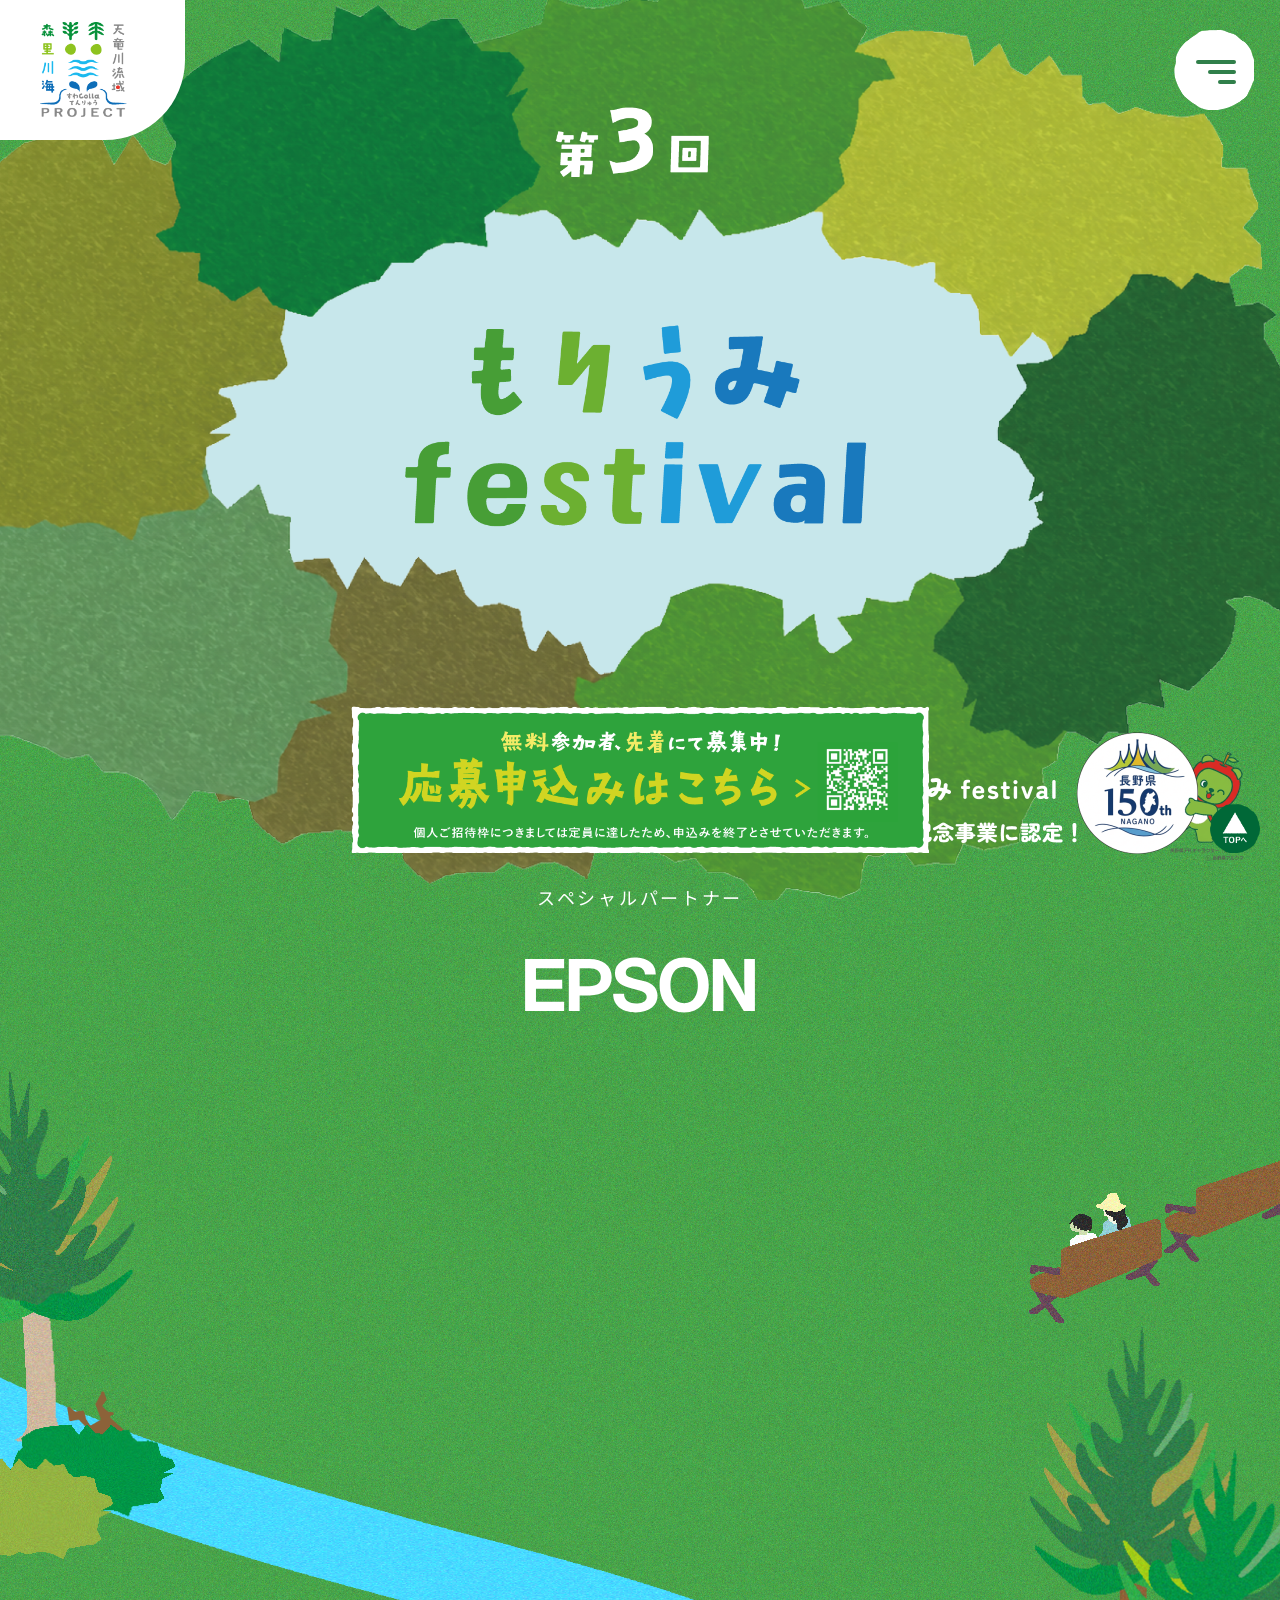
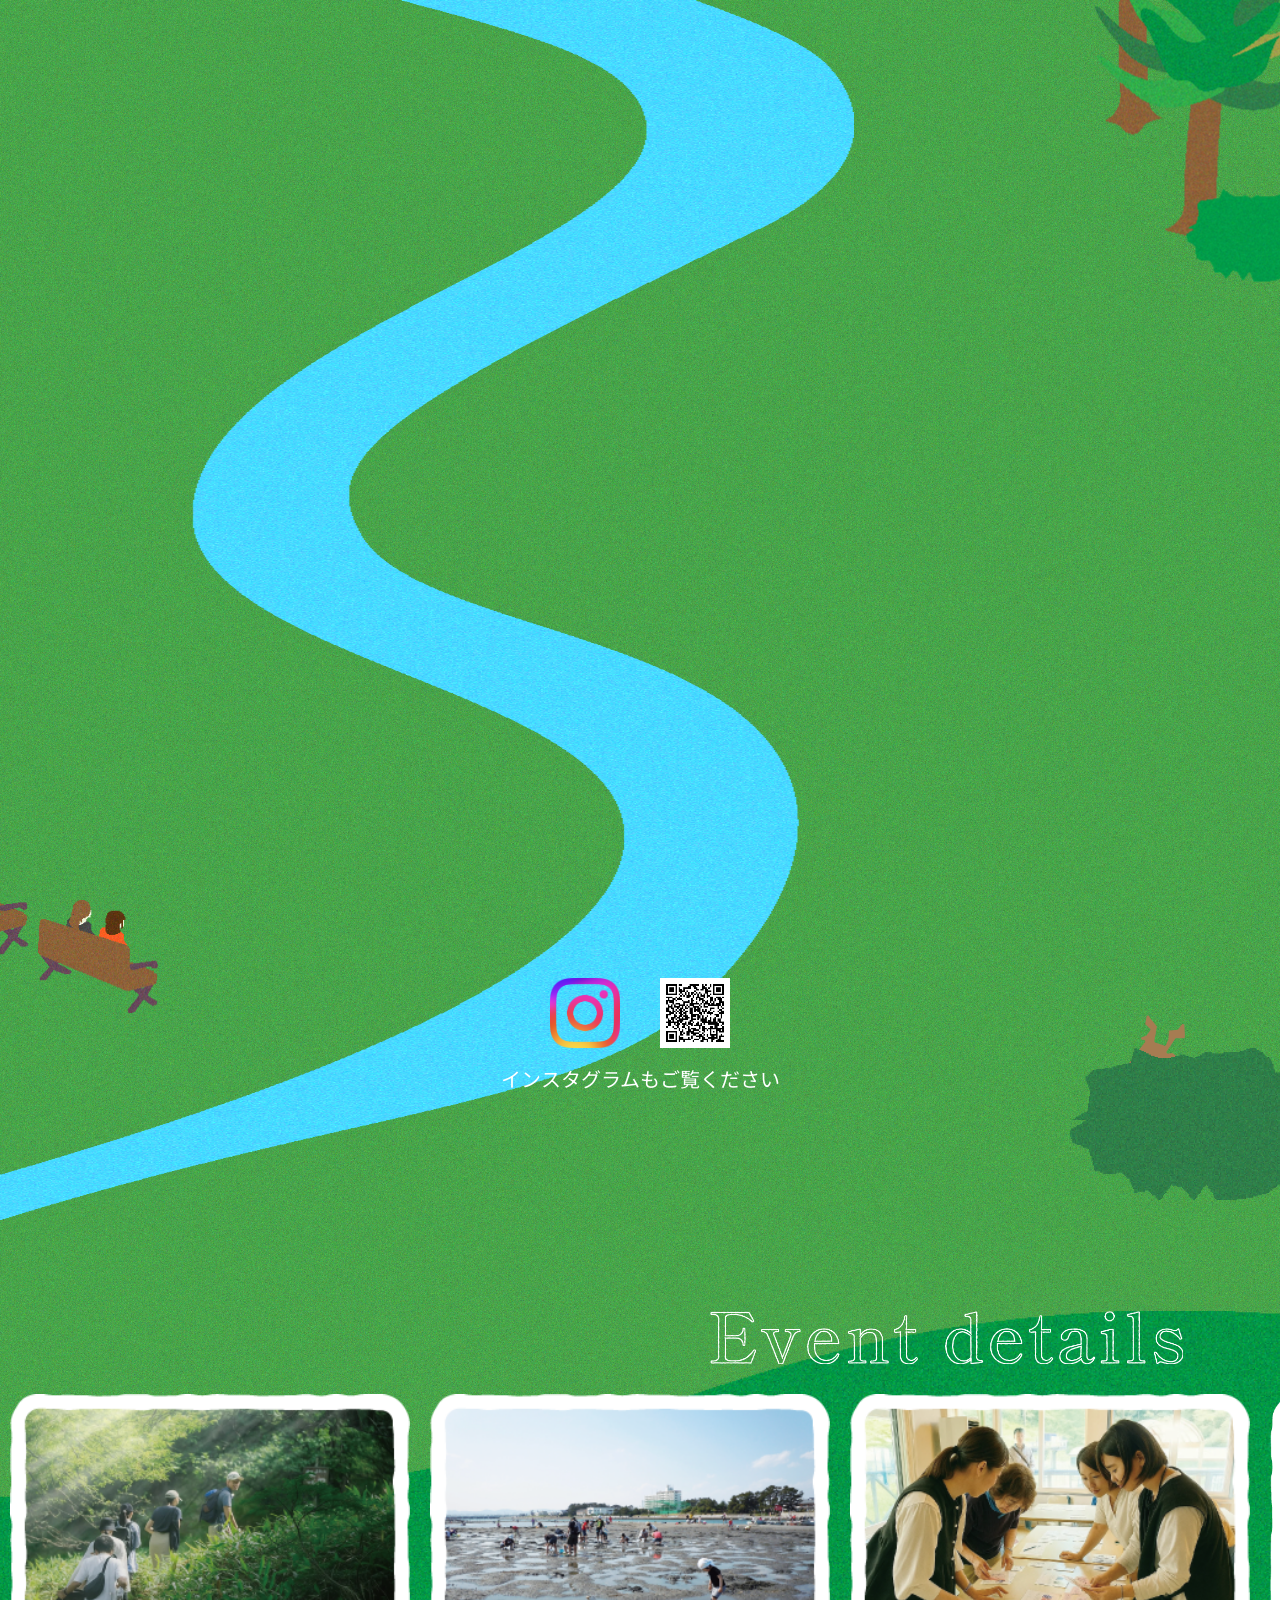
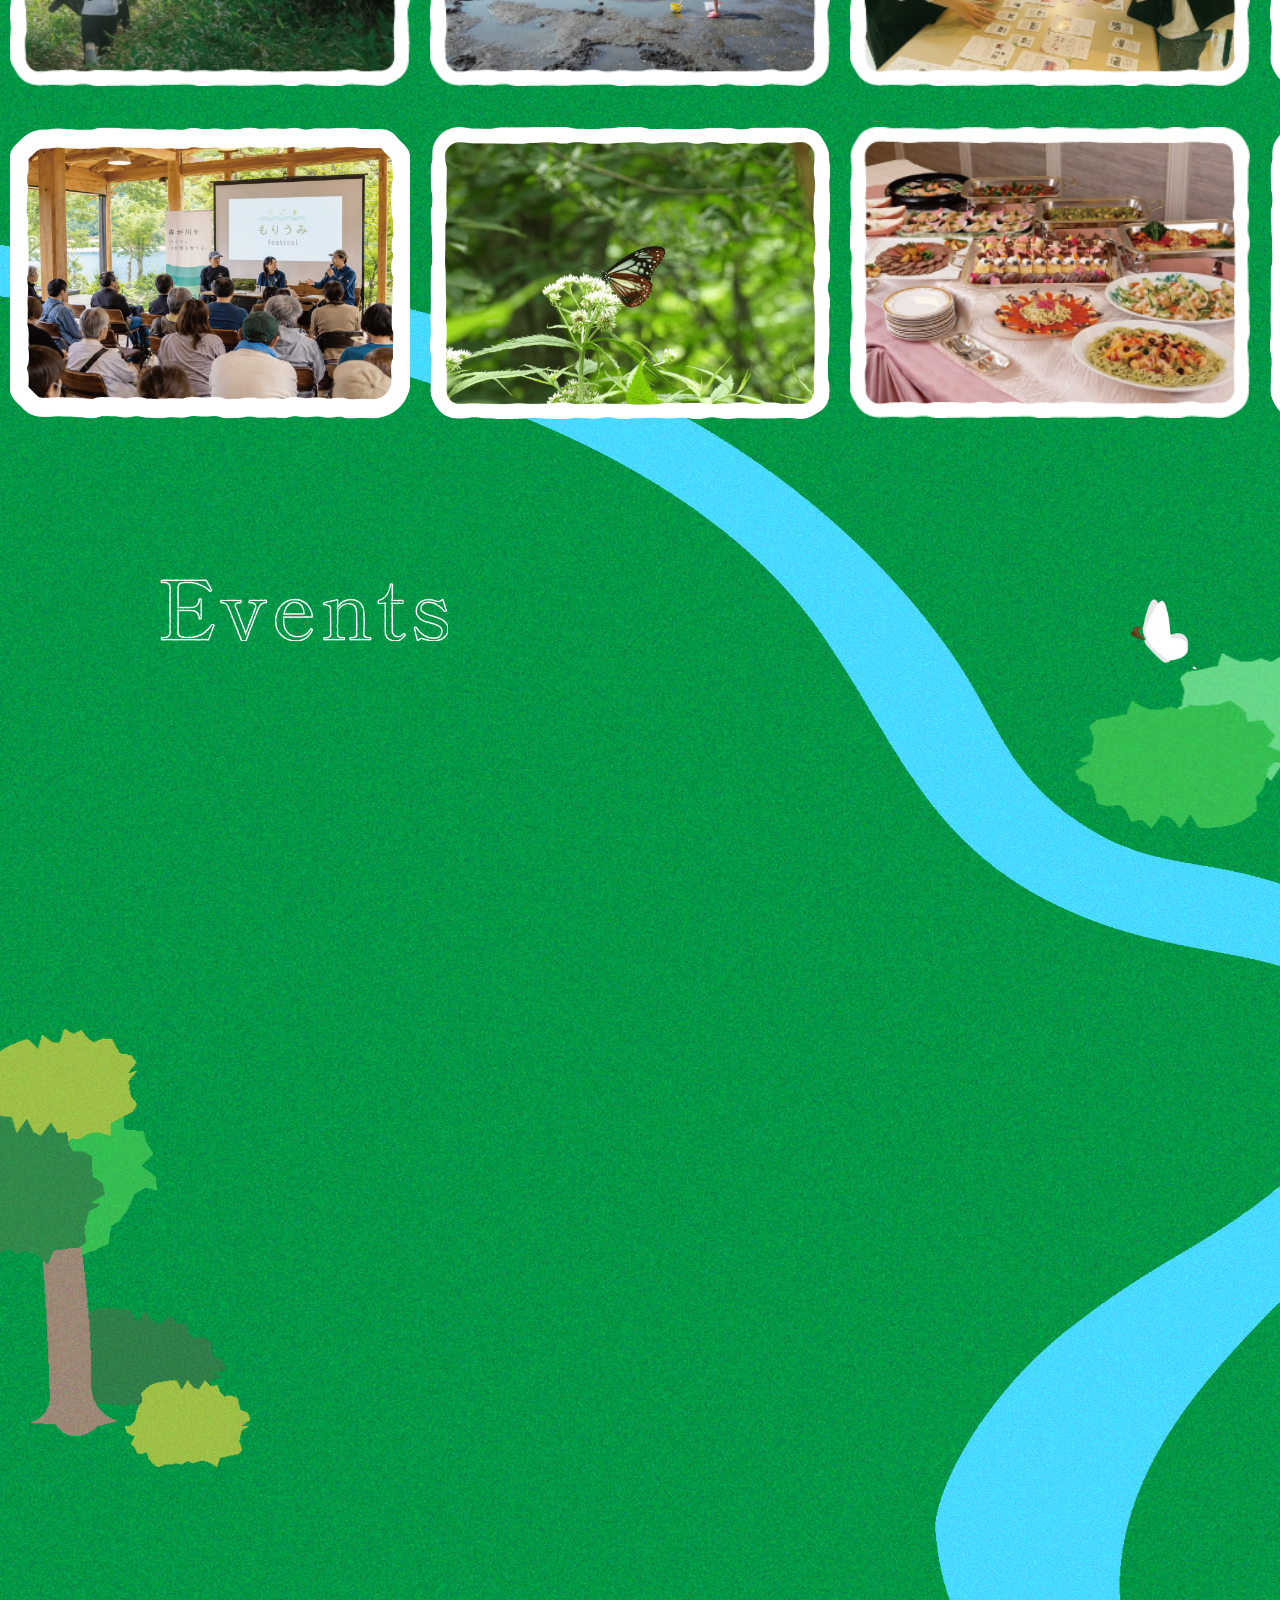
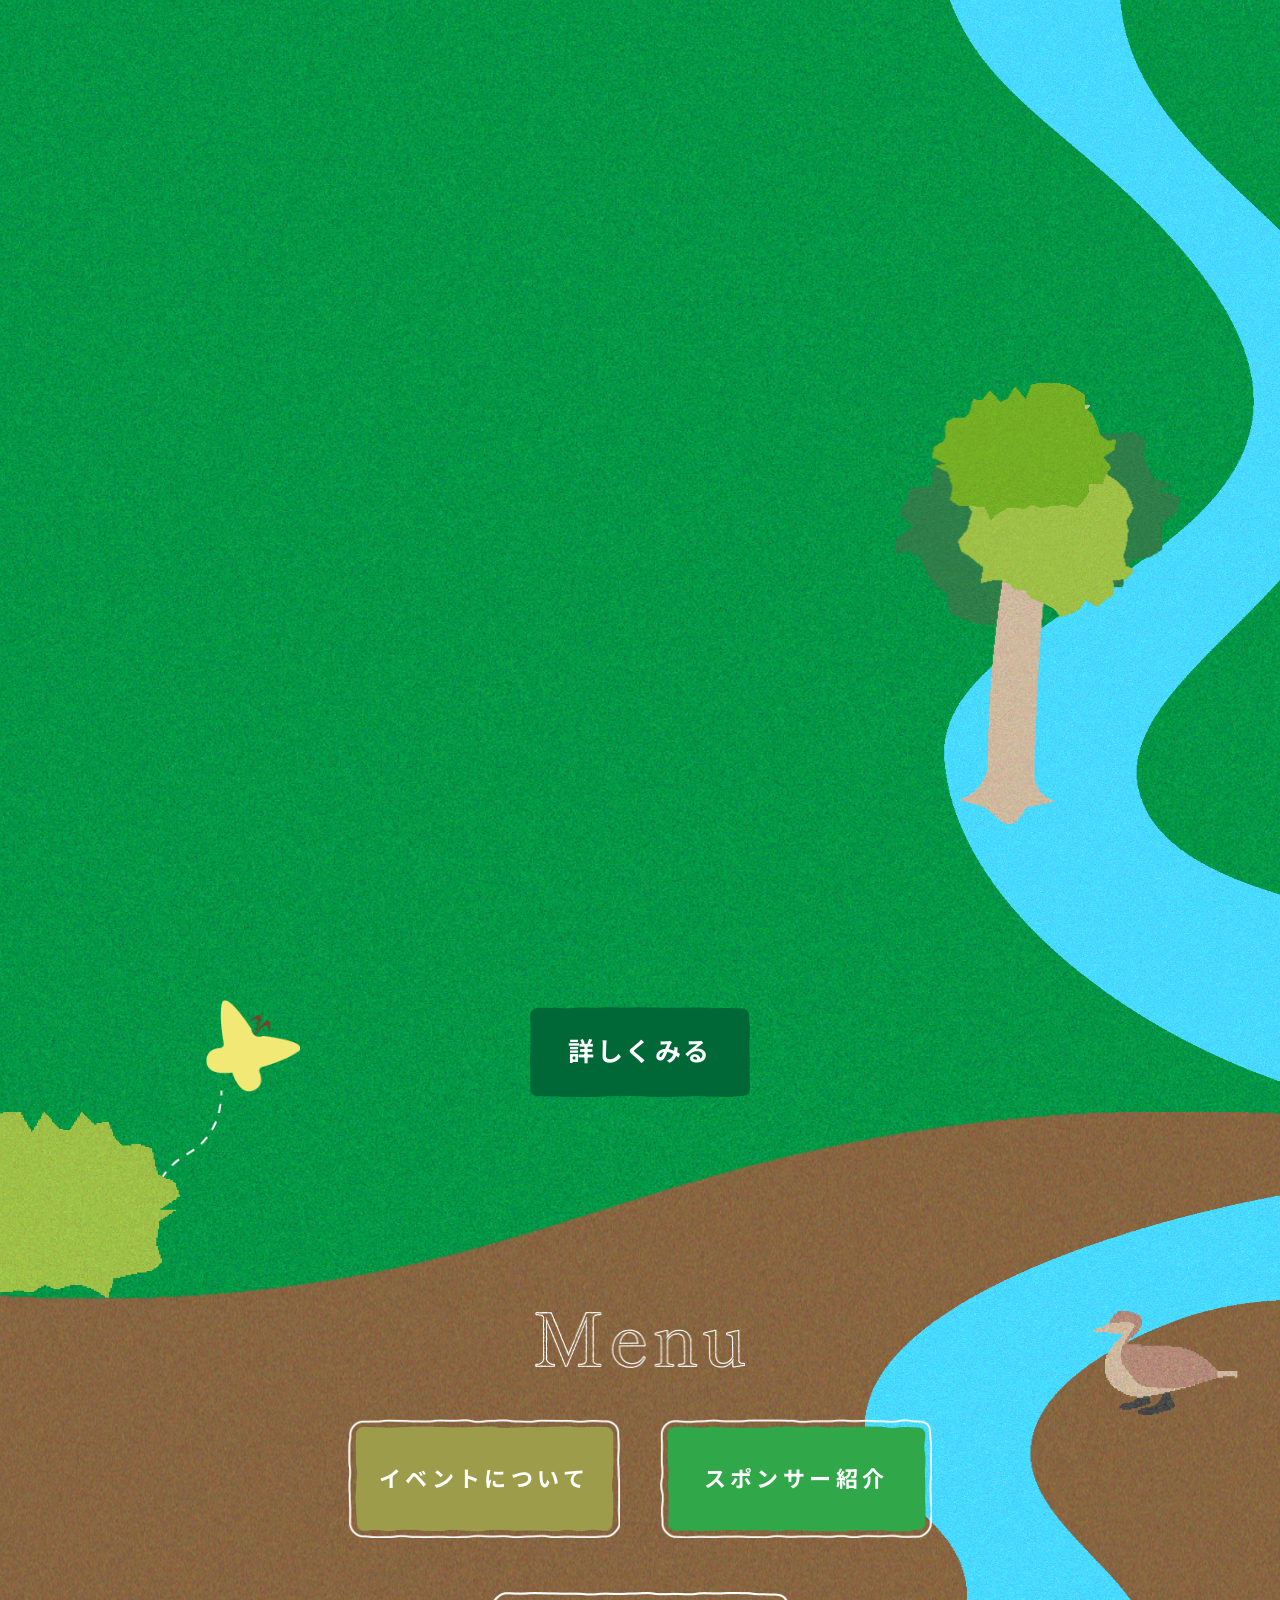
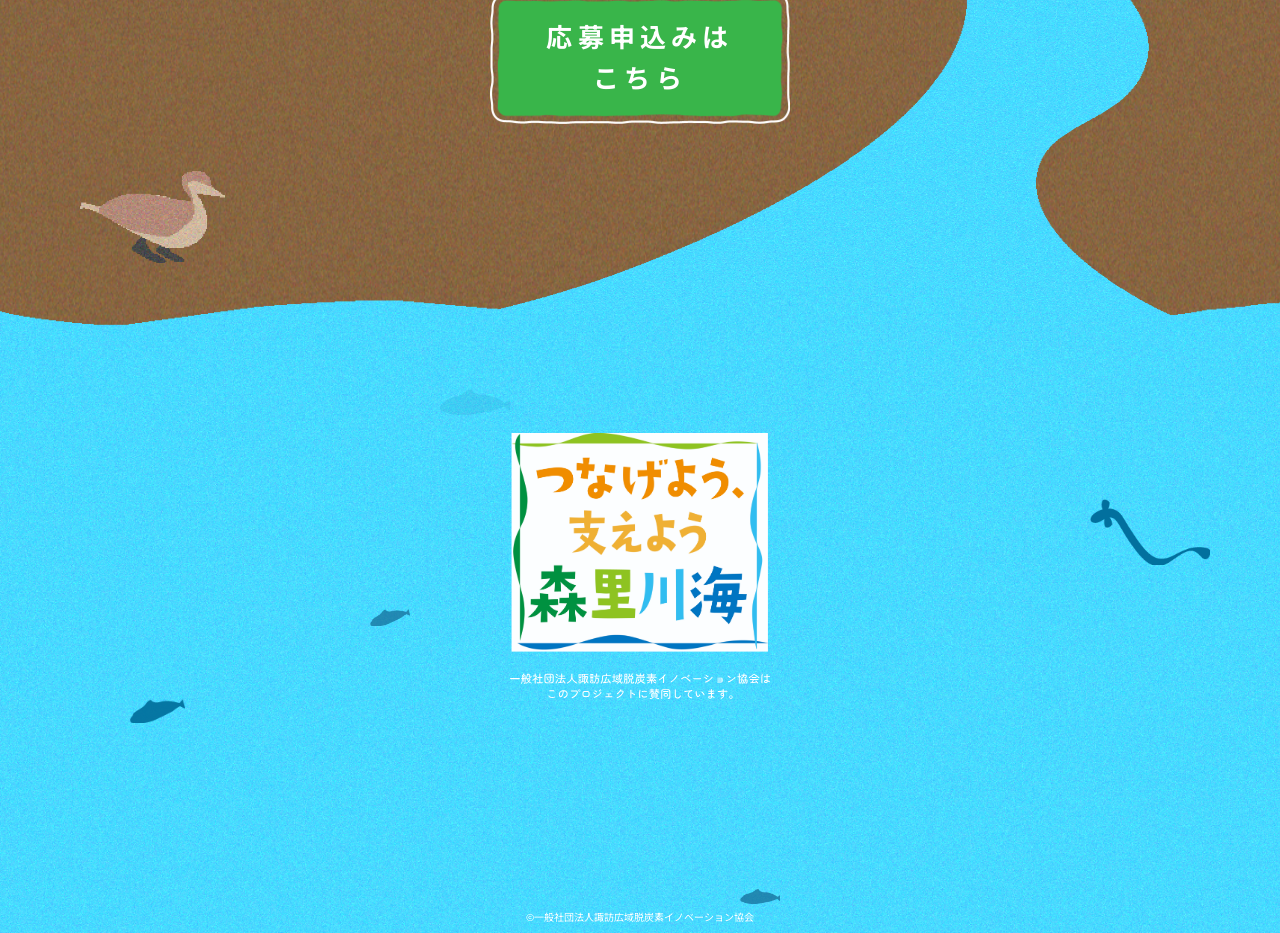
==== index.html @ 685cff35 "Add files via upload" ====
<!DOCTYPE html>
<html lang="ja">
  <head>
    <meta charset="UTF-8" />
    <meta name="viewport" content="width=device-width, initial-scale=1.0" />
    <link rel="icon" href="./img/top/favicon.png" type="image/png">
    <title>もりうみfestival｜森と海で遊び学ぶ2日間！</title>

    <meta
      name="description"
      content="私たちが日々接している天竜川には森を育んでくれている、里を守ってくれている、海を大切にしている誰かがいます。
森や里や川や海が実り豊で安全にふれあえる地域であり続けるために。
森の役割や海の恩恵、私たちがしらない森と海のあれこれを一緒にたのしく学んでみませんか？"
    />

    <meta name="keywords" content="天竜川流域,もりうみぐらし,森川里海" />

    <!-- css -->
    <link rel="stylesheet" href="./css/destyle.css" />
    <link rel="stylesheet" href="./css/common.css" />
    <link rel="stylesheet" href="./css/home_style.css" />

    <!-- aos -->
    <link href="https://unpkg.com/aos@2.3.1/dist/aos.css" rel="stylesheet" />

    <!-- google font -->
    <link rel="preconnect" href="https://fonts.googleapis.com" />
    <link rel="preconnect" href="https://fonts.gstatic.com" crossorigin />
    <link
      href="https://fonts.googleapis.com/css2?family=Noto+Sans+JP:wght@100..900&family=Open+Sans:ital,wght@0,300..800;1,300..800&display=swap"
      rel="stylesheet"
    />
  </head>

  <body>
    <!-- loading -->
    <div id="loading-screen" class="loading-overlay">
      <div class="col-md-4">
        <h3 class="loading__txt">loading...</h3>
        <div id="loading7" class="loading"></div>
      </div>
    </div>

    <!-- header -->
    <header class="header">
      <div class="header__wrapper">
        <a class="header-logo__link" href="index.html">
          <h1 class="header-logo">
            <img
              class="header-logo__img"
              src="./img/top/header-logo.png"
              alt="天竜川流域 森里川海プロジェクト"
            />
          </h1>
        </a>

        <button
          class="ham-btn"
          id="js-burger-menu"
          aria-label="メニューを開く"
          type="button"
        >
          <span class="bar bar-top"></span>
          <span class="bar bar-middle"></span>
          <span class="bar bar-bottom"></span>
        </button>

        <nav class="navigation">
          <ul class="navigation__list">
            <li class="navigation__list-item">
              <a class="navigation__link" href="index.html"> トップ </a>
            </li>

            <li class="navigation__list-item">
              <a class="navigation__link" href="event.html">
                イベントについて
              </a>
            </li>

            <li class="navigation__list-item">
              <a class="navigation__link" href="sponsor.html">
                スポンサー紹介
              </a>
            </li>

            <li class="navigation__list-item">
              <a
                class="navigation__link"
                href="https://peatix.com/event/5148029"
                target="_blank"
                rel="noopener noreferrer"
              >
                お申込み
              </a>
            </li>
          </ul>
        </nav>
      </div>
    </header>

    <main>
      <div class="green__bg">
        <!-- main visual -->
        <div class="main-visual">
          <div class="banner_150">
            <img src="./img/top/banner_150.png" alt="長野県150周年記念事業" />
          </div>
        </div>

        <!-- sponsor -->
        <h3 class="partner">スペシャルパートナー</h3>

        <div class="sponsor">
          <div class="sponsor-logo">
            <img
              class="sponsor-logo__img"
              src="./img/sponsor/epson-logo_white.svg"
              alt="EPSON"
            />
          </div>
        </div>

        <!-- overview -->
        <section class="top-overview">
          <!-- 背景装飾 -->
          <img
            class="top-overview__bg-left1-1"
            src="./img/top/image0-left.png"
            alt=""
          />

          <img
            class="top-overview__bg-left1"
            src="./img/top/image1-left.png"
            alt=""
          />

          <img
            class="top-overview__bg-left2"
            src="./img/top/image4-left-benth.png"
            alt=""
          />

          <img
            class="top-overview__bg-right-bench"
            src="./img/top/image2-right-bench.png"
            alt=""
          />

          <img
            class="top-overview__right-grass1"
            src="./img/top/image5-right.png"
            alt=""
          />

          <img
            class="top-overview__right-grass"
            src="./img/top/image6_overview-right.png"
            alt=""
          />

          <img
            class="top-overview__bg-right-tree"
            src="./img/top/image3-right.png"
            alt=""
          />

          <!-- overviewの内容 -->
          <div class="top-overview__wrapper" data-aos="fade-up">
            <img
              class="top-overview__title--img"
              src="./img/top/overview.png"
              alt=""
            />

            <img
              class="top-overview__subtitle--img1"
              src="./img/top/morigurashi-festival.png"
              alt="もりうみfestival"
            />

            <img
              class="top-overview__subtitle--img2"
              src="./img/top/overvier-copy.png"
              alt="森と海で遊び学ぶ2日間。"
            />

            <h2 class="catch">
              <span>「みずうみ」</span>で学ぶ、<br />
              わたしたちの責任と役割
            </h2>

            <ul class="event_gaiyo">
              <li>
                <h3>1日目</h3>
                10月17<span>(土)</span>
                13:00 〜 20:00
              </li>

              <li>
                <h3>2日目</h3>
                10月18<span>(日)</span>
                8:30 〜 16:30
              </li>

              <li>
                <h3>場所</h3>
                長野県諏訪郡
                <span> (ホテル紅や・下諏訪町・いずみ湖・諏訪湖周辺 他) </span>
              </li>

              <li>
                <h3>対象</h3>
                10歳以上
              </li>
            </ul>

            <p>
              第3回もりうみfestivalは、天竜川のみなもとである「みずうみ」のある諏訪湖地域で開催します。<br />
              森林環境が海洋環境に与える影響を学び森流域のつながりとその意味を体験を通して考えます。<br />
              「もり」から始まる活動が「うみ」へつながることを知り、私たち一人ひとりの責任と役割を一緒に見つめてみませんか？
            </p>
          </div>
        </section>

        <!-- instagram -->
        <div class="instagram">
          <div class="instagram-mark">
            <a
              class="link-instagram"
              href="https://www.instagram.com/suwacollatenryu_project?igsh=MzRlODBiNWFlZA=="
              target="_blank"
              rel="noopener noreferrer"
            >
              <img
                class="instagram-logo"
                src="./img/top/Instagram_Glyph_Gradient.png"
                alt="公式Instagram"
              />
            </a>

            <img
              class="instagram-logo"
              src="./img/top/instagram_QR.png"
              alt="公式InstagramのQRコード"
            />
          </div>

          <p class="instagram-txt">インスタグラムもご覧ください</p>
        </div>
      </div>

      <div class="deep-green__bg">
        <!-- event details -->
        <section class="event-details">
          <h2 class="event-details__title">
            <img
              class="event-details__title-img"
              src="./img/top/event-datails.png"
              alt="EVENT DETAILS"
            />
          </h2>

          <div class="event-details__wrapper">
            <!-- スライダー上段 -->
            <ul class="event-details__top-row">
              <li class="event-details__slide-left">
                <img
                  class="event-details__img"
                  src="./img/top-event/image1.png"
                  alt=""
                />
              </li>

              <li class="event-details__slide-left">
                <img
                  class="event-details__img"
                  src="./img/top-event/image2.png"
                  alt=""
                />
              </li>

              <li class="event-details__slide-left">
                <img
                  class="event-details__img"
                  src="./img/top-event/image3.png"
                  alt=""
                />
              </li>

              <li class="event-details__slide-left">
                <img
                  class="event-details__img"
                  src="./img/top-event/image4.png"
                  alt=""
                />
              </li>

              <li class="event-details__slide-left">
                <img
                  class="event-details__img"
                  src="./img/top-event/image5.png"
                  alt=""
                />
              </li>

              <!-- ループ用 -->
              <li class="event-details__slide-left">
                <img
                  class="event-details__img"
                  src="./img/top-event/image1.png"
                  alt=""
                />
              </li>

              <li class="event-details__slide-left">
                <img
                  class="event-details__img"
                  src="./img/top-event/image2.png"
                  alt=""
                />
              </li>

              <li class="event-details__slide-left">
                <img
                  class="event-details__img"
                  src="./img/top-event/image3.png"
                  alt=""
                />
              </li>

              <li class="event-details__slide-left">
                <img
                  class="event-details__img"
                  src="./img/top-event/image4.png"
                  alt=""
                />
              </li>
            </ul>

            <!-- スライダー下段 -->
            <ul class="event-details__bottom-row">
              <li class="event-details__slide-right">
                <img
                  class="event-details__img"
                  src="./img/top-event/image6.png"
                  alt=""
                />
              </li>

              <li class="event-details__slide-right">
                <img
                  class="event-details__img"
                  src="./img/top-event/image7.png"
                  alt=""
                />
              </li>

              <li class="event-details__slide-right">
                <img
                  class="event-details__img"
                  src="./img/top-event/image8.png"
                  alt=""
                />
              </li>

              <li class="event-details__slide-right">
                <img
                  class="event-details__img"
                  src="./img/top-event/image9.png"
                  alt=""
                />
              </li>

              <li class="event-details__slide-right">
                <img
                  class="event-details__img"
                  src="./img/top-event/image10.png"
                  alt=""
                />
              </li>

              <!-- ループ用 -->
              <li class="event-details__slide-right">
                <img
                  class="event-details__img"
                  src="./img/top-event/image6.png"
                  alt=""
                />
              </li>

              <li class="event-details__slide-right">
                <img
                  class="event-details__img"
                  src="./img/top-event/image7.png"
                  alt=""
                />
              </li>

              <li class="event-details__slide-right">
                <img
                  class="event-details__img"
                  src="./img/top-event/image8.png"
                  alt=""
                />
              </li>

              <li class="event-details__slide-right">
                <img
                  class="event-details__img"
                  src="./img/top-event/image9.png"
                  alt=""
                />
              </li>
            </ul>
          </div>
        </section>

        <!-- event -->
        <section class="event">
          <!-- 背景装飾 -->
          <img
            class="event__top-Butterfly"
            src="./img/top/image7_event-rght.png"
            alt=""
          />

          <img
            class="event__bg-right"
            src="./img/top-event/event-bg-right-image8.png"
            alt=""
          />

          <img
            class="event__bg-left"
            src="./img/top/image9-event-left.png"
            alt=""
          />

          <img
            class="event__bg-right2"
            src="./img/top/image10-event-right.png"
            alt=""
          />

          <img
            class="event__bottom-butterfly"
            src="./img/top/image11_menu-left.png"
            alt=""
          />

          <div class="event__wrapper">
            <h2 class="event-title">
              <img src="./img/top-event/events.png" class="event-title__img"
              alt="EVENT" />
            </h2>

            <!-- 体験1 -->
            <div class="experience experience-left" data-aos="fade-left">
              <div class="experience__container">
                <h3 class="experience__container--heading">
                  <img
                    class="heading__underbar"
                    src="./img/top-event/taiken1.png"
                    alt="体験1"
                  />
                </h3>

                <h4 class="experience__container--title">森の伐倒体験</h4>

                <p class="experience__container--text">
                  下諏訪町いずみ湖の森で、実際の伐倒を体験。森林に触れながら、森の役割や自然環境について学びます。
                </p>
              </div>

              <img
                class="experience__img"
                src="./img/top-event/taikenn-img1.png"
                alt=""
              />
            </div>

            <!-- 体験2 -->
            <div class="experience experience-right" data-aos="fade-right">
              <div class="experience__container">
                <h3 class="experience__container--heading">
                  <img
                    class="heading__underbar"
                    src="./img/top-event/taiken2.png"
                    alt="体験2"
                  />
                </h3>

                <h4 class="experience__container--title">
                  諏訪湖アクティビティ
                </h4>

                <p class="experience__container--text">
                  諏訪湖でカヤックやヒシ刈りを体験。湖の環境に直接触れながら、自然環境と資源循環について学びます。
                </p>
              </div>

              <img
                class="experience__img"
                src="./img/top-event/image11.png"
                alt=""
              />
            </div>

            <!-- 体験3 -->
            <div class="experience experience-left" data-aos="fade-left">
              <div class="experience__container">
                <h3 class="experience__container--heading">
                  <img
                    class="heading__underbar"
                    src="./img/top-event/taiken3.png"
                    alt="体験3"
                  />
                </h3>

                <h4 class="experience__container--title">
                  諏訪湖・釜口水門視察ツアー
                </h4>

                <p class="experience__container--text">
                  諏訪湖を遊覧し、釜口水門を巡るバスツアーを実施。諏訪湖と天竜川のつながりや資源循環について学びます。
                </p>
              </div>

              <img
                class="experience__img"
                src="./img/top-event/image12.png"
                alt=""
              />
            </div>

            <!-- 体験4 -->
            <div class="experience experience-right" data-aos="fade-right">
              <div class="experience__container">
                <h3 class="experience__container--heading">
                  <img
                    class="heading__underbar"
                    src="./img/top-event/taiken4.png"
                    alt="体験4"
                  />
                </h3>

                <h4 class="experience__container--title">脱炭素カードゲーム</h4>

                <p class="experience__container--text">
                  カードゲームを通して脱炭素について楽しく学ぶ体験型プログラム。参加者同士で考えながら、持続可能な未来への理解を深めます。
                </p>
              </div>

              <img
                class="experience__img"
                src="./img/top-event/taikenn-img4.png"
                alt=""
              />
            </div>

            <!-- 体験5 -->
            <div class="experience experience-left" data-aos="fade-left">
              <div class="experience__container">
                <h3 class="experience__container--heading">
                  <img
                    class="heading__underbar"
                    src="./img/top-event/taiken5.png"
                    alt="体験5"
                  />
                </h3>

                <h4 class="experience__container--title">
                  WaterScopeフォーラム
                </h4>

                <p class="experience__container--text">
                  「気候変動と治水」「フェーズフリー」「流域循環共生圏」をテーマに、これからの地域と水環境について考えるフォーラムです。
                </p>
              </div>

              <img
                class="experience__img"
                src="./img/top-event/image6.png"
                alt=""
              />
            </div>

            <a href="event.html" class="experience__btn">
              <span class="experience__btn-text"> 詳しくみる </span>
            </a>
          </div>
        </section>
      </div>

      <!-- menu -->
      <div class="brown__bg">
        <section class="menu">
          <div class="menu__wrapper">
            <!-- 背景装飾 -->
            <img
              class="menu__bg-left2"
              src="./img/top/image12-event-bottom-left.png"
              alt=""
            />

            <img
              class="menu__bg-right"
              src="./img/top/image13-menu-right.png"
              alt=""
            />

            <img
              class="menu__bg-left"
              src="./img/top/image14-menu-left.png"
              alt=""
            />

            <h2 class="menu-title">
              <img
                class="menu-title__img"
                src="./img/top/menu.png"
                alt="MENU"
              />
            </h2>

            <ul class="menu-list">
              <li class="menu__list-item menu-event">
                <a href="event.html"> イベントについて </a>
              </li>

              <li class="menu__list-item menu-sponsor">
                <a href="sponsor.html"> スポンサー紹介 </a>
              </li>

              <li class="menu__list-item menu-contact">
                <a
                  href="https://peatix.com/event/5148029"
                  target="_blank"
                  rel="noopener noreferrer"
                >
                  応募申込みは<br />
                  こちら
                </a>
              </li>
            </ul>
          </div>
        </section>
      </div>
    </main>

    <!-- footer -->
    <footer class="footer">
      <div class="footer__wrapper">
        <button id="js-pageTop" class="return-btn" type="button">
          <img
            class="return-btn__img"
            src="./img/top/top-botan.png"
            alt="ページ上部へ戻る"
          />
        </button>

        <div class="footer-logo">
          <img
            class="footer-logo__img"
            src="./img/top/footer-logo.svg"
            alt="つなげよう、支えよう 森里川海"
          />
        </div>

        <a
          id="js-cta"
          class="footer-cta"
          href="https://peatix.com/event/5148029"
          target="_blank"
          rel="noopener noreferrer"
        >
          <img
            class="footer-cta__img"
            src="./img/top/cta-2_end.png"
            alt="お申し込みページへ"
          />
        </a>
      </div>

      <p class="copyright">
        &copy;一般社団法人諏訪広域脱炭素イノベーション協会
      </p>

      <div class="footer-fish">
        <img
          class="footer-fish__img14"
          src="./img/top/footer-fish14.png"
          alt=""
        />

        <img
          class="footer-fish__img15"
          src="./img/top/footer-fish15.png"
          alt=""
        />

        <img
          class="footer-fish__img16"
          src="./img/top/footer-fish16.png"
          alt=""
        />

        <img
          class="footer-fish__img17"
          src="./img/top/footer-fish17.png"
          alt=""
        />

        <img
          class="footer-fish__img18"
          src="./img/top/footer-fish18.png"
          alt=""
        />
      </div>
    </footer>

    <!-- aos-CDN -->
    <script src="https://unpkg.com/aos@2.3.1/dist/aos.js"></script>

    <!-- jquery-CDN -->
    <script
      src="https://code.jquery.com/jquery-3.7.1.min.js"
      integrity="sha256-/JqT3SQfawRcv/BIHPThkBvs0OEvtFFmqPF/lYI/Cxo="
      crossorigin="anonymous"
    ></script>

    <!-- 自分のサイト用のJS -->
    <script src="./js/main.js"></script>
    <script src="./js/index.js"></script>

    <script>
      AOS.init({
        offset: 100,
        delay: 700,
        duration: 2000,
        easing: "ease-out",
        anchorPlacement: "bottom-top",
        once: false,
      });
    </script>
  </body>
</html>
---- css/destyle.css ----
/*! destyle.css v4.0.1 | MIT License | https://github.com/nicolas-cusan/destyle.css */

/* Reset box-model and set borders */
/* ============================================ */

*,
::before,
::after {
  box-sizing: border-box;
  border-style: solid;
  border-width: 0;
  min-width: 0;
}

/* Document */
/* ============================================ */

/**
 * 1. Correct the line height in all browsers.
 * 2. Prevent adjustments of font size after orientation changes in iOS.
 * 3. Remove gray overlay on links for iOS.
 */

html {
  line-height: 1.15; /* 1 */
  -webkit-text-size-adjust: 100%; /* 2 */
  -webkit-tap-highlight-color: transparent; /* 3*/
}

/* Sections */
/* ============================================ */

/**
 * Remove the margin in all browsers.
 */

body {
  margin: 0;
}

/**
 * Render the `main` element consistently in IE.
 */

main {
  display: block;
}

/* Vertical rhythm */
/* ============================================ */

p,
table,
blockquote,
address,
pre,
iframe,
form,
figure,
dl {
  margin: 0;
}

/* Headings */
/* ============================================ */

h1,
h2,
h3,
h4,
h5,
h6 {
  font-size: inherit;
  font-weight: inherit;
  margin: 0;
}

/* Lists (enumeration) */
/* ============================================ */

ul,
ol {
  margin: 0;
  padding: 0;
  list-style: none;
}

/* Lists (definition) */
/* ============================================ */

dt {
  font-weight: bold;
}

dd {
  margin-left: 0;
}

/* Grouping content */
/* ============================================ */

/**
 * 1. Add the correct box sizing in Firefox.
 * 2. Show the overflow in Edge and IE.
 */

hr {
  box-sizing: content-box; /* 1 */
  height: 0; /* 1 */
  overflow: visible; /* 2 */
  border-top-width: 1px;
  margin: 0;
  clear: both;
  color: inherit;
}

/**
 * 1. Correct the inheritance and scaling of font size in all browsers.
 * 2. Correct the odd `em` font sizing in all browsers.
 */

pre {
  font-family: monospace, monospace; /* 1 */
  font-size: inherit; /* 2 */
}

address {
  font-style: inherit;
}

/* Text-level semantics */
/* ============================================ */

/**
 * Remove the gray background on active links in IE 10.
 */

a {
  background-color: transparent;
  text-decoration: none;
  color: inherit;
}

/**
 * 1. Remove the bottom border in Chrome 57-
 * 2. Add the correct text decoration in Chrome, Edge, IE, Opera, and Safari.
 */

abbr[title] {
  text-decoration: underline dotted; /* 2 */
}

/**
 * Add the correct font weight in Chrome, Edge, and Safari.
 */

b,
strong {
  font-weight: bolder;
}

/**
 * 1. Correct the inheritance and scaling of font size in all browsers.
 * 2. Correct the odd `em` font sizing in all browsers.
 */

code,
kbd,
samp {
  font-family: monospace, monospace; /* 1 */
  font-size: inherit; /* 2 */
}

/**
 * Add the correct font size in all browsers.
 */

small {
  font-size: 80%;
}

/**
 * Prevent `sub` and `sup` elements from affecting the line height in
 * all browsers.
 */

sub,
sup {
  font-size: 75%;
  line-height: 0;
  position: relative;
  vertical-align: baseline;
}

sub {
  bottom: -0.25em;
}

sup {
  top: -0.5em;
}

/* Replaced content */
/* ============================================ */

/**
 * Prevent vertical alignment issues.
 */

svg,
img,
embed,
object,
iframe {
  vertical-align: bottom;
}

/* Forms */
/* ============================================ */

/**
 * Reset form fields to make them styleable.
 * 1. Make form elements stylable across systems iOS especially.
 * 2. Inherit text-transform from parent.
 */

button,
input,
optgroup,
select,
textarea {
  -webkit-appearance: none; /* 1 */
  appearance: none;
  vertical-align: middle;
  color: inherit;
  font: inherit;
  background: transparent;
  padding: 0;
  margin: 0;
  border-radius: 0;
  text-align: inherit;
  text-transform: inherit; /* 2 */
}

/**
 * Correct cursors for clickable elements.
 */

button,
[type="button"],
[type="reset"],
[type="submit"] {
  cursor: pointer;
}

button:disabled,
[type="button"]:disabled,
[type="reset"]:disabled,
[type="submit"]:disabled {
  cursor: default;
}

/**
 * Improve outlines for Firefox and unify style with input elements & buttons.
 */

:-moz-focusring {
  outline: auto;
}

select:disabled {
  opacity: inherit;
}

/**
 * Remove padding
 */

option {
  padding: 0;
}

/**
 * Reset to invisible
 */

fieldset {
  margin: 0;
  padding: 0;
  min-width: 0;
}

legend {
  padding: 0;
}

/**
 * Add the correct vertical alignment in Chrome, Firefox, and Opera.
 */

progress {
  vertical-align: baseline;
}

/**
 * Remove the default vertical scrollbar in IE 10+.
 */

textarea {
  overflow: auto;
}

/**
 * Correct the cursor style of increment and decrement buttons in Chrome.
 */

[type="number"]::-webkit-inner-spin-button,
[type="number"]::-webkit-outer-spin-button {
  height: auto;
}

/**
 * Correct the outline style in Safari.
 */

[type="search"] {
  outline-offset: -2px; /* 1 */
}

/**
 * Remove the inner padding in Chrome and Safari on macOS.
 */

[type="search"]::-webkit-search-decoration {
  -webkit-appearance: none;
}

/**
 * 1. Correct the inability to style clickable types in iOS and Safari.
 * 2. Fix font inheritance.
 */

::-webkit-file-upload-button {
  -webkit-appearance: button; /* 1 */
  font: inherit; /* 2 */
}

/**
 * Fix appearance for Firefox
 */
[type="number"] {
  -moz-appearance: textfield;
}

/**
 * Clickable labels
 */

label[for] {
  cursor: pointer;
}

/* Interactive */
/* ============================================ */

/*
 * Add the correct display in Edge, IE 10+, and Firefox.
 */

details {
  display: block;
}

/*
 * Add the correct display in all browsers.
 */

summary {
  display: list-item;
}

/*
 * Remove outline for editable content.
 */

[contenteditable]:focus {
  outline: auto;
}

/* Tables */
/* ============================================ */

/**
1. Correct table border color inheritance in all Chrome and Safari.
*/

table {
  border-color: inherit; /* 1 */
  border-collapse: collapse;
}

caption {
  text-align: left;
}

td,
th {
  vertical-align: top;
  padding: 0;
}

th {
  text-align: left;
  font-weight: bold;
}
---- css/common.css ----
@charset "utf-8";

/* =====================================
全ページ基本のスタイル
=======================================*/

body {
  font-family: "Open Sans", "Noto Sans JP", sans-serif;
  font-size: 16px;
  color: #fff;
}
a {
  text-decoration: none;
}
a:hover {
  opacity: 0.7;
}
img {
  width: 50%;
}

@media (max-width: 767px) {
  body {
    font-size: 14px;
  }
}

/* ==================================================
header
====================================================*/
.header {
  width: 100%;
  position: fixed;
  z-index: 9999;
  padding-right: 26px;
}
.header__wrapper {
  height: 140px;
  display: flex;
  justify-content: space-between;
  align-items: center;
}

/* logo */
.header-logo {
  width: 185px;
  height: 100%;
  background-color: #fff;
  border-radius: 0 0 80px 0;
  padding: 22px 0 0 40px;
}
.header-logo__link {
  height: 100%;
}

.header-logo__img {
  width: 87px;
}
@media (max-width: 767px) {
  .header {
    padding-right: 15px;
  }

  .header__wrapper {
    height: 79px;
  }
  /* logo */
  .header-logo {
    width: 86px;
    border-radius: 0 0 40px 0;
    padding: 10px 0 0 10px;
  }

  .header-logo__img {
    width: 53px;
  }
}

/* ハンバーガーメニュー ボタン */
.ham-btn {
  width: 80px;
  height: 80px;
  background: url(../img/top/hamburger.png);
  background-size: cover;
  position: relative;
}

/* メニュー閉じている時の3本線 */
.ham-btn .bar {
  background: #307f4a;
  display: inline-block;
  transition: all 0.5s;
  position: absolute;
  height: 4px;
  right: 18px;
  border-radius: 2px;
}
.ham-btn .bar-top {
  width: 40px;
  top: 30px;
}
.ham-btn .bar-middle {
  width: 28px;
}
.ham-btn .bar-bottom {
  width: 18px;
  bottom: 26px;
}

/* activeクラスが付与されると線× */
.ham-btn.active .bar {
  background: #307f4a;
}
.ham-btn.active .bar-top {
  width: 30px;
  top: 35px;
  left: 35px;
  transform: translate(-32%, 3px) rotate(-45deg);
}
.ham-btn.active .bar-middle {
  opacity: 0;
}
.ham-btn.active .bar-bottom {
  width: 30px;
  top: 35px;
  left: 36px;
  transform: translate(-32%, 3px) rotate(45deg);
}
.ham-btn.active .bar::before {
  display: none;
}

/* navigation menuの挙動 */
.navigation {
  width: 205px;
  height: 450px;
  display: none;
  background: #006837;
  border-radius: 0 0 0 70px;
  position: fixed;
  top: 0;
  right: 0;
  padding-top: 125px;
  z-index: -1;
}
.navigation__list {
  text-align: left;
  padding-left: 30px;
}
.navigation__link {
  font-size: 17px;
  font-weight: 700;
  display: block;
  padding: 24px 0;
  transition: 0.8s;
}

@media (max-width: 767px) {
  /* ハンバーガーメニュー ボタン */
  .ham-btn {
    width: 50px;
    height: 50px;
  }
  /* メニュー閉じている時の3本線 */
  .ham-btn .bar {
    right: 10px;
  }
  .ham-btn .bar-top {
    width: 28px;
    top: 17px;
  }
  .ham-btn .bar-middle {
    width: 23px;
  }
  .ham-btn .bar-bottom {
    width: 16px;
    bottom: 13px;
  }
  /* activeクラスが付与されると線× */
  .ham-btn.active .bar-top {
    top: 21px;
    left: 20px;
  }
  .ham-btn.active .bar-bottom {
    top: 21px;
    left: 20px;
  }
  /* navigation menuの挙動 */
  .navigation {
    width: 184px;
  }
}

/* ==================================================
footer
====================================================*/
.footer {
  width: 100%;
  height: 700px;
  background: url(../img/top/bg_blue.png);
  background-repeat: no-repeat;
  background-size: cover;
  overflow: hidden;
  position: relative;
  margin: -200px auto 0;
}

.footer-logo {
  max-width: 260px;
  width: 100%;
  position: relative;
  bottom: -200px;
  left: 50%;
  transform: translateX(-50%);
  z-index: 1;
}
.footer-logo__img {
  width: 100%;
}

/* 申し込みページのリンク */
.footer-cta {
  max-width: 890px;
  width: 80%;
  position: fixed;
  bottom: 47px;
  left: 50%;
  transform: translateX(-50%);
  padding: 0 20px;
  z-index: 999;
}
.footer-cta__img {
  width: 68%;
  margin: 0 auto;
}

/* 戻るボタン */
.return-btn {
  width: 50px;
  position: fixed;
  right: 20px;
  bottom: 47px;
  z-index: 999;
}
.return-btn__img {
  width: 100%;
}

.copyright {
  font-size: 10px;
  position: absolute;
  left: 50%;
  bottom: 10px;
  transform: translateX(-50%);
}
.footer-fish {
  position: relative;
  margin-left: 130px;
}
.footer-fish__img14 {
  width: 70px;
  position: absolute;
  top: -110px;
  left: 30%;
  transform: translateX(-50%);
}
.footer-fish__img15 {
  width: 55px;
  position: absolute;
  top: 200px;
}
.footer-fish__img16,
.footer-fish__img17 {
  width: 40px;
}
.footer-fish__img16 {
  position: absolute;
  left: 240px;
  top: 110px;
}
.footer-fish__img17 {
  position: absolute;
  right: 500px;
  top: 390px;
}
.footer-fish__img18 {
  width: 120px;
  position: absolute;
  right: 70px;
  top: 0;
}

@media (max-width: 768px) {
  .footer {
    height: 500px;
  }
  .footer__wrapper {
    margin: 0 0 100px 0;
  }
  .footer-logo {
    width: 180px;
    bottom: -150px;
  }

.footer-cta {
    width: 100%;
  }
  .footer-cta__img {
    width: 100%;
  }
  .copyright {
    font-size: 8px;
  }
  .return-btn {
    width: 40px;
    right: 10px;
    bottom: 10px;
  }
  .footer-fish {
    margin-left: 20px;
  }
  .footer-fish__img14 {
    width: 11%;
    top: 30px;
    left: 15%;
  }
  .footer-fish__img15 {
    display: none;
  }
  .footer-fish__img16,
  .footer-fish__img17 {
    width: 40px;
  }
  .footer-fish__img16 {
    left: 75%;
    top: -150px;
  }
  .footer-fish__img17 {
    display: none;
  }
  .footer-fish__img18 {
    width: 90px;
    right: 30px;
    top: 19px;
  }
}

@media (max-width: 470px) {
  .footer-logo {
    width: 140px;
    bottom: -240px;
  }
  .footer-fish__img14 {
    width: 11%;
    top: 95px;
    left: 15%;
  }
  .footer-fish__img16 {
    left: 10%;
    top: -130px;
  }
  .footer-fish__img18 {
    width: 90px;
    right: 37px;
    top: -78px;
  }
}

/* ==================================================
SHARED PAGE COMPONENTS
TOP / EVENT / SPONSOR 共通
==================================================== */

/* EVENT TOP -------------------------------------------------- */
.event-top {
  max-width: 100%;
  padding-top: 140px;
}

.event-top__title {
  max-width: 440px;
  width: 100%;
  margin: 0 auto;
}

.event-top__title--img {
  width: 100%;
}

.event-top__subtitle {
  padding-top: 50px;
  margin-bottom: 100px;
  font-size: 30px;
  font-weight: bold;
  text-align: center;
}

/* SPECIAL PARTNER -------------------------------------------------- */
.partner {
  font-size: 18px;
  letter-spacing: 0.15em;
  text-align: center;
}

.sponsor {
  max-width: 1400px;
  width: 100%;
  display: flex;
  justify-content: center;
  gap: 50px;
  padding: 0 20px;
}

.sponsor-logo {
  max-width: 400px;
  display: flex;
  align-items: center;
  justify-content: center;
}

.sponsor-logo__img {
  width: 100%;
}

/* EVENT OVERVIEW -------------------------------------------------- */
.event_gaiyo {
  width: 100%;
  margin-bottom: 45px;
  padding: 45px;
  box-sizing: border-box;
  background-color: #7f8047;
  border-radius: 32px;
  color: #fff;
  font-size: 21px;
  font-weight: 500;
  line-height: 2;
  letter-spacing: 2px;
  text-align: left;
}

.event_gaiyo h3 {
  display: inline-block;
  padding: 3px 12px;
  margin-bottom: 20px;
  background-color: #f7f7ef;
  border-radius: 3px;
  color: #544c05;
  font-size: 21px;
  font-weight: 700;
  line-height: 1.6;
}

.event_gaiyo span {
  font-size: small;
}

/* MENU -------------------------------------------------- */
.menu__wrapper {
  width: 100%;
  position: relative;
  margin: 0 auto;
}

.menu-list {
  max-width: 680px;
  width: 100%;
  display: flex;
  flex-wrap: wrap;
  justify-content: center;
  gap: 40px;
  margin: 0 auto;
  text-align: center;
}

.menu__list-item {
  max-width: 300px;
  width: 40%;
  height: 130px;
  display: flex;
  flex-wrap: wrap;
  align-content: center;
  justify-content: center;
  color: #fff;
  font-size: 22px;
  font-weight: bold;
  letter-spacing: 0.2em;
}

.menu-event,
.menu-sponsor,
.menu-contact {
  background-repeat: no-repeat;
  background-position: center;
  background-size: contain;
}

.menu-event {
  background-image: url(../img/top/menu-botan-bg1.png);
}

.menu-sponsor {
  background-image: url(../img/top/menu-botan-bg2.png);
}

.menu-contact {
  width: 50%;
  height: 150px;
  background-image: url(../img/top/menu-botan-bg3.png);
  font-size: 26px;
  line-height: 1.6;
}

@media (max-width: 768px) {
  .event-top__title {
    width: 90%;
  }

  .event-top__subtitle {
    margin-bottom: 80px;
    font-size: 26px;
  }

  .partner {
    font-size: 14px;
  }

  .sponsor {
    gap: 10px;
  }

  .sponsor-logo {
    width: 250px;
  }

  .event_gaiyo {
    width: 100%;
    margin-bottom: 30px;
    padding: 0;
    background-color: transparent;
    font-size: 18px;
    line-height: 1.6;
    letter-spacing: 1px;
  }

  .event_gaiyo h3 {
    display: block;
    padding: 6px 12px;
    margin-top: 8px;
    margin-bottom: 8px;
    background-color: #7f8047;
    color: #fff;
    font-size: 18px;
    font-weight: 700;
    line-height: 1.6;
    letter-spacing: 3px;
  }

  .event_gaiyo p {
    line-height: 1.8;
  }

  .menu-list {
    column-gap: 40px;
    row-gap: 20px;
  }

  .menu-contact {
    height: 120px;
    font-size: 20px;
  }
}
---- css/home_style.css ----
@charset "utf-8";

/* ==================================================
BASE
==================================================== */
body {
  display: flex;
  flex-direction: column;
  position: relative;
  background-color: #06570d;
}


/* ==================================================
LOADING
==================================================== */
.loading-overlay {
  position: fixed;
  inset: 0;
  display: flex;
  align-items: center;
  justify-content: center;
  background-color: #06570d;
  z-index: 1000;
  transition: opacity 1s ease;
}

.col-md-4 {
  min-height: 10em;
  position: relative;
  padding: 0;
  text-align: center;
  transform: translateZ(1px);
}

.loading__txt {
  position: absolute;
  left: 50%;
  bottom: 0;
  font-size: 20px;
  color: #31a031;
  text-transform: uppercase;
  transform: translateX(-50%);
}

.loading {
  position: absolute;
  top: 50%;
  left: 50%;
  background: #b5e2fa;
  transform: translate(-50%, -50%);
  transform-origin: center;
}

#loading7 {
  width: 0;
  height: 0;
  top: 60%;
  border: 0 solid rgba(15, 163, 177, 0.5);
  border-radius: 2em;
  transform: translate(-50%, -50%) rotateX(60deg);
  transform-origin: center;
  transform-style: preserve-3d;
  animation: loading7ripple 2s infinite;
}

#loading7::before,
#loading7::after {
  content: "";
  position: absolute;
  left: 50%;
}

#loading7::before {
  top: 50%;
  width: 0.1em;
  height: 0.1em;
  background: #b5e2fa;
  border: 0 solid rgba(15, 163, 177, 0.5);
  border-radius: 2em;
  transform: translate(-50%, -50%);
  animation: loading7ripple2 2s infinite;
}

#loading7::after {
  top: 0;
  width: 0.5em;
  height: 0.5em;
  opacity: 0;
  background: #b5e2fa;
  border-radius: 1em;
  transform: rotateX(-60deg) translate(-50%, 3em) rotateZ(45deg);
  animation: loading7drop 2s infinite;
}


/* ==================================================
LOADING ANIMATION
==================================================== */
@keyframes loading7drop {
  0% {
    opacity: 0;
    transform: rotateX(-60deg) translate(-50%, -4em) rotateZ(45deg);
    animation-timing-function: cubic-bezier(0.55, 0.055, 0.675, 0.19);
  }

  15% {
    opacity: 1;
  }

  35% {
    opacity: 1;
    transform: rotateX(-60deg) translate(-50%, -0.5em) rotateZ(45deg);
  }

  36%,
  100% {
    opacity: 0;
    transform: rotateX(-60deg) translate(-50%, -0.5em) rotateZ(45deg);
  }
}

@keyframes loading7ripple {
  0%,
  35% {
    width: 0;
    height: 0;
    border-width: 0;
  }

  65% {
    background: rgba(15, 163, 177, 0.5);
    border-width: 0.3em;
  }

  85%,
  100% {
    width: 3.5em;
    height: 3.5em;
    background: rgba(5, 83, 90, 0);
    border-width: 0;
  }
}

@keyframes loading7ripple2 {
  0%,
  45% {
    width: 0;
    height: 0;
    border-width: 0;
  }

  70% {
    background: #b5e2fa;
    border-width: 0.5em;
  }

  90%,
  100% {
    width: 2em;
    height: 2em;
    background: rgba(5, 83, 90, 0);
    border-width: 0;
  }
}


/* ==================================================
MAIN VISUAL
==================================================== */
.green__bg {
  width: 100%;
  overflow: hidden;
  background:
    url(../img/top/bg_river_new1.png) no-repeat 137% 975px / 190% 67%,
    url(../img/top/bg_green1-new.png) repeat center / cover;
}


/* ==================================================
SPONSOR - HOME OVERRIDE
==================================================== */
.partner {
  position: relative;
  margin: -12px auto 24px;
  z-index: 100;
}

.sponsor {
  margin: 0 auto 200px;
}

/* ==================================================
OVERVIEW
==================================================== */
.top-overview {
  width: 100%;
  position: relative;
  display: flex;
  justify-content: center;
  padding: 0 20px;
  margin: 0 auto;
  text-align: center;
}


/* Decoration
-------------------------------------------------- */
.top-overview__bg-left1 {
  width: 250px;
  position: absolute;
  top: -166px;
  left: -75px;
}

.top-overview__bg-left1-1 {
  width: 150px;
  position: absolute;
  top: 154px;
  left: -9px;
  transition: all 1s ease;
}

.top-overview__bg-left2 {
  width: 250px;
  position: absolute;
  left: -92px;
  bottom: -95px;
}

.top-overview__bg-right-bench {
  max-width: 268px;
  position: absolute;
  top: -79px;
  right: -17px;
}

.top-overview__bg-right-tree {
  width: 300px;
  position: absolute;
  top: 90px;
  right: -50px;
}

.top-overview__right-grass {
  width: 250px;
  position: absolute;
  right: -40px;
  bottom: -282px;
}

.top-overview__right-grass1 {
  width: 150px;
  position: absolute;
  right: 10px;
  bottom: -194px;
  transition: all 1s ease;
}


/* Content
-------------------------------------------------- */
.top-overview__wrapper {
  max-width: 900px;
  width: 100%;
  padding: 128px 88px;
  background: url(../img/top/overview_bg.png) no-repeat top / 100% 100%;
  font-size: 1.3rem;
  text-align: center;
}

.top-overview__wrapper p {
  line-height: 2.5;
  letter-spacing: 3px;
  text-align: left;
}

.top-overview__title--img {
  position: absolute;
  top: -30px;
  left: -17px;
  width: 50%;
}

.top-overview__subtitle--img1,
.top-overview__subtitle--img2 {
  margin-bottom: 20px;
  width: 85%;
}


/* Instagram
-------------------------------------------------- */
.instagram {
  position: relative;
  padding: 20px 0;
  margin: 40px 0 500px;
  text-align: center;
}

.instagram-mark {
  display: flex;
  justify-content: center;
  gap: 40px;
  margin-bottom: 20px;
}

.instagram-logo {
  width: 70px;
}

.instagram-txt {
  font-size: 20px;
}


/* ==================================================
EVENT DETAILS
==================================================== */
.deep-green__bg {
  width: 100%;
  padding-bottom: 500px;
  margin-top: -300px;
  background:
    url(../img/top/pc_river_2_0.png) no-repeat 74% 500px / 200% 2500px,
    url(../img/top/bg_green2.png) repeat top / cover;
}

.event-details__title {
  max-width: 570px;
  width: 100%;
  display: block;
  margin-left: auto;
}

.event-details__title-img {
  width: 90%;
  padding-right: 40px;
  margin-bottom: 30px;
}

.event-details__wrapper {
  width: 100%;
  overflow: hidden;
}

.event-details__top-row,
.event-details__bottom-row {
  display: flex;
  width: calc(2 * (400px * 6 + 10px * 12));
}

.event-details__top-row {
  margin-bottom: 40px;
  animation: scroll-left 50s infinite linear 0.5s;
}

.event-details__bottom-row {
  animation: scroll-right 50s infinite linear 0.5s both;
}

.event-details__slide-left,
.event-details__slide-right {
  width: 400px;
  margin: 0 10px;
}

.event-details__img {
  width: 100%;
}

@keyframes scroll-left {
  from {
    transform: translateX(0);
  }

  to {
    transform: translateX(calc(-1 * (400px * 6 + 10px * 12)));
  }
}

@keyframes scroll-right {
  from {
    transform: translateX(calc(-1 * (400px * 6 + 10px * 12)));
  }

  to {
    transform: translateX(0);
  }
}


/* ==================================================
EVENT
==================================================== */
.event {
  width: 100%;
  position: relative;
  overflow: hidden;
}


/* Decoration
-------------------------------------------------- */
.event__top-Butterfly {
  width: 150px;
  position: absolute;
  top: 180px;
  right: 0;
  transition: transform 2s ease;
}

.float {
  top: 80px;
  right: 100px;
  animation: float 2s infinite ease-in-out;
}

.event__bg-right {
  width: 300px;
  position: absolute;
  top: 233px;
  right: -95px;
}

.event__bg-left {
  width: 350px;
  position: absolute;
  top: 610px;
  left: -100px;
}

.event__bg-right2 {
  width: 285px;
  position: absolute;
  right: 100px;
  bottom: 353px;
}

.event__bottom-butterfly {
  width: 150px;
  position: absolute;
  bottom: -150px;
  left: 50px;
  transition: transform 2s ease;
}

.moved {
  transform: translate(100px, -100px);
}

.butterfly {
  bottom: -50px;
  left: 150px;
  animation: yellow-float 2s infinite ease-in-out;
}

@keyframes float {
  0%,
  100% {
    transform: translateY(0);
  }

  50% {
    transform: translateY(-10px);
  }
}

@keyframes yellow-float {
  0%,
  100% {
    transform: translateY(0);
  }

  50% {
    transform: translateY(-10px);
  }
}


/* Content
-------------------------------------------------- */
.event__wrapper {
  max-width: 1000px;
  padding: 0 20px;
  margin: 160px auto 80px;
}

.event-title {
  margin-bottom: 30px;
}

.event-title__img {
  width: 30%;
}

.experience-left,
.experience-right {
  display: flex;
  justify-content: center;
  align-items: flex-start;
}

.experience-left {
  flex-direction: row-reverse;
  margin-bottom: 100px;
}

.experience-right {
  flex-direction: row;
  margin-bottom: 70px;
}

.experience__img {
  width: 45%;
  height: auto;
  display: block;
  object-fit: contain;
  object-position: center;
}

.experience__container {
  width: 60%;
  padding: 0 40px;
}

.experience__container--title {
  margin: 20px auto 20px 0;
  color: #fff;
  font-size: 28px;
  font-weight: bold;
  letter-spacing: 0.15em;
}

.experience__container--text {
  color: #fff;
  font-size: 20px;
  line-height: 1.6;
  letter-spacing: 0.15em;
}

.experience__btn {
  max-width: 220px;
  width: 80%;
  height: 90px;
  display: flex;
  flex-wrap: wrap;
  align-content: center;
  justify-content: center;
  margin: 0 auto;
  background: url(../img/top-event/botan-kuwasiku.png) no-repeat center / contain;
  color: #fff;
  font-size: 26px;
  font-weight: bold;
  letter-spacing: 0.1em;
}


/* ==================================================
MENU
==================================================== */
.brown__bg {
  width: 100%;
  height: 100%;
  margin-top: -565px;
  overflow: hidden;
  background:
    url(../img/top/pc_river_3_0.png) no-repeat 372px 62px / 97% 800px,
    url(../img/top/menu-bg_brown.png) no-repeat top / cover;
}

.menu__wrapper {
  padding: 200px 20px 300px;
}

.menu__bg-right {
  width: 145px;
  position: absolute;
  top: 199px;
  right: 42px;
}

.menu__bg-left2 {
  width: 270px;
  position: absolute;
  top: 0;
  left: -90px;
}

.menu__bg-left {
  width: 145px;
  position: absolute;
  left: 80px;
  bottom: 170px;
}

.menu-title {
  width: 210px;
  height: 55px;
  display: block;
  margin: 0 auto 46px;
}

.menu-title__img {
  width: 100%;
}


/* ==================================================
RESPONSIVE
Tablet / Smartphone
768px以下
==================================================== */
@media (max-width: 768px) {

  /* Main Visual
  ------------------------------------------------ */
  .green__bg {
    background:
      url(../img/top/sp_river_1_0.png) no-repeat center 520px / 130% auto,
      url(../img/top/bg_green1-new.png) repeat center / cover;
  }

  .main-visual {
    height: 80svh;
    margin-top: -60px;
  }

/* Sponsor
  ------------------------------------------------ */
  .sponsor {
    margin-bottom: 164px;
  }


  /* Overview
  ------------------------------------------------ */
  .top-overview__bg-left1,
  .top-overview__bg-left1-1 {
    display: none;
  }

  .top-overview__bg-left2 {
    width: 200px;
    top: -176px;
  }

  .top-overview__bg-right-bench {
    width: 190px;
    top: -73px;
    right: -70px;
  }

  .top-overview__bg-right-tree {
    width: 160px;
  }

  .top-overview__right-grass {
    width: 150px;
    right: -40px;
    bottom: -350px;
  }

  .top-overview__right-grass1 {
    width: 100px;
    right: -16px;
    bottom: -320px;
  }

  .top-overview__wrapper {
    max-width: 700px;
    padding: 88px 32px;
    text-align: center;
    
  }

  .top-overview__wrapper p {
    line-height: 1.8;
    font-size: 18px;
  }

  .top-overview__title--img {
    width: 65%;
  }

.top-overview__subtitle--img1,
  .top-overview__subtitle--img2 {
 
  }

/* Event Details
  ------------------------------------------------ */
  .deep-green__bg {
    background:
      url(../img/top/sp_river_2_0.png) no-repeat 81% 500px / 200% 78%,
      url(../img/top/sp_bg_darkgreen.png) repeat top / cover;
  }

  .event-details__title {
    width: 80%;
    padding: 0 20px;
    margin: 0 auto;
    text-align: center;
  }

  .event-details__title-img {
    padding-right: 0;
  }

  .event-details__top-row,
  .event-details__bottom-row {
    width: calc(2 * (200px * 6 + 10px * 12));
  }

  .event-details__slide-left,
  .event-details__slide-right {
    width: 200px;
  }

  @keyframes scroll-left {
    from {
      transform: translateX(0);
    }

    to {
      transform: translateX(calc(-1 * (200px * 6 + 10px * 12)));
    }
  }

  @keyframes scroll-right {
    from {
      transform: translateX(calc(-1 * (200px * 6 + 10px * 12)));
    }

    to {
      transform: translateX(0);
    }
  }


  /* Event
  ------------------------------------------------ */
  .event__bg-left {
    display: none;
  }

  .event__bg-right {
    width: 200px;
    top: 130px;
    right: -100px;
  }

  .event__top-Butterfly {
    width: 80px;
    right: -80px;
    transition-duration: 3s;
  }

  .float {
    top: 80px;
    right: 20px;
  }

  .event__bottom-butterfly {
    width: 70px;
    left: -65px;
  }

  .butterfly {
    left: 35px;
  }

  .event__wrapper {
    position: relative;
    padding-bottom: 50px;
    margin: 160px 20px 80px;
    background: url(../img/top-event/event-sp_bg.png) no-repeat top / 100% 100%;
    z-index: 1;
  }


  .event-title__img {
    width: 65%;
  }

  .experience-left,
  .experience-right {
    display: grid;
    grid-template-columns: 1fr;
    grid-template-areas:
      "heading"
      "title"
      "image"
      "text";
  }

  .experience__container {
    display: contents;
  }

  .experience__container--heading {
    grid-area: heading;
    max-width: 200px;
    width: 50%;
    margin: 0 auto;
    text-align: center;
  }

  .heading__underbar {
    width: 100%;
    padding-bottom: 10px;
    border-bottom: 2px solid #fff;
  }

  .experience__container--title {
    grid-area: title;
    width: 100%;
    margin: 20px 0;
    font-size: 22px;
    letter-spacing: 0.2em;
    text-align: center;
  }

  .experience__img {
    grid-area: image;
    width: 100%;
    height: auto;
    display: block;
  }

  .experience__container--text {
    grid-area: text;
    width: 100%;
    margin-top: 20px;
    font-size: 18px;
  }

  .experience__btn {
    max-width: 180px;
    font-size: 18px;
  }


  /* Menu
  ------------------------------------------------ */
  .brown__bg {
    background:
      url(../img/top/sp_river_3_0.png) no-repeat 211px 62px / 91% 972px,
      url(../img/top/menu-bg_brown.png) no-repeat top / cover;
  }

  .menu__bg-right {
    display: none;
  }

  .menu__bg-left {
    width: 100px;
    left: 24px;
  }

  .menu__bg-left2 {
    width: 150px;
    top: 80px;
    left: -50px;
  }

  .menu__list-item {
    font-size: 18px;
    letter-spacing: 0.05em;
  }
}


/* ==================================================
RESPONSIVE
Small Smartphone
480px以下
==================================================== */
@media (max-width: 480px) {

  /* Main Visual
  ------------------------------------------------ */
  .green__bg {
    background-position: center 460px, center;
    background-size: 135% auto, cover;
  }


  /* Overview
  ------------------------------------------------ */
  .top-overview__bg-right-bench {
    display: none;
  }

/* Menu
  ------------------------------------------------ */
  .menu-title {
    width: 36%;
    height: auto;
    display: flex;
    justify-content: center;
    margin: 0 auto 50px;
  }

  .menu-list {
    row-gap: 0;
  }

  .menu__list-item {
    height: 80px;
    margin-bottom: 20px;
    font-size: 12px;
  }

  .menu-contact {
    font-size: 18px;
  }
}

/* ==================================================
HOME COMMON CONTENT
旧 style.css からTOPページ固有分を統合
==================================================== */
.catch {
  padding: 30px;
  color: #fff;
  font-size: 1.8rem;
  font-weight: 800;
  line-height: 1.6;
  letter-spacing: 2px;
}

.main-visual {
  width: 100vw;
  height: 100vh;
  position: relative;
  background: url(../img/top/yatsugatake.png) no-repeat center / cover;
}

.banner_150 {
  position: absolute;
  right: 30px;
  bottom: 30px;
  text-align: right;
}

@media (max-width: 768px) {
  .catch {
    font-size: 1.2rem;
    text-align: center;
  }

  .banner_150 {
    width: 90vw;
    max-width: none;
    right: auto;
    bottom: 20px;
    left: 50%;
    transform: translateX(-50%);
  }

  .banner_150 img {
    width: 100%;
    height: auto;
    display: block;
  }
}
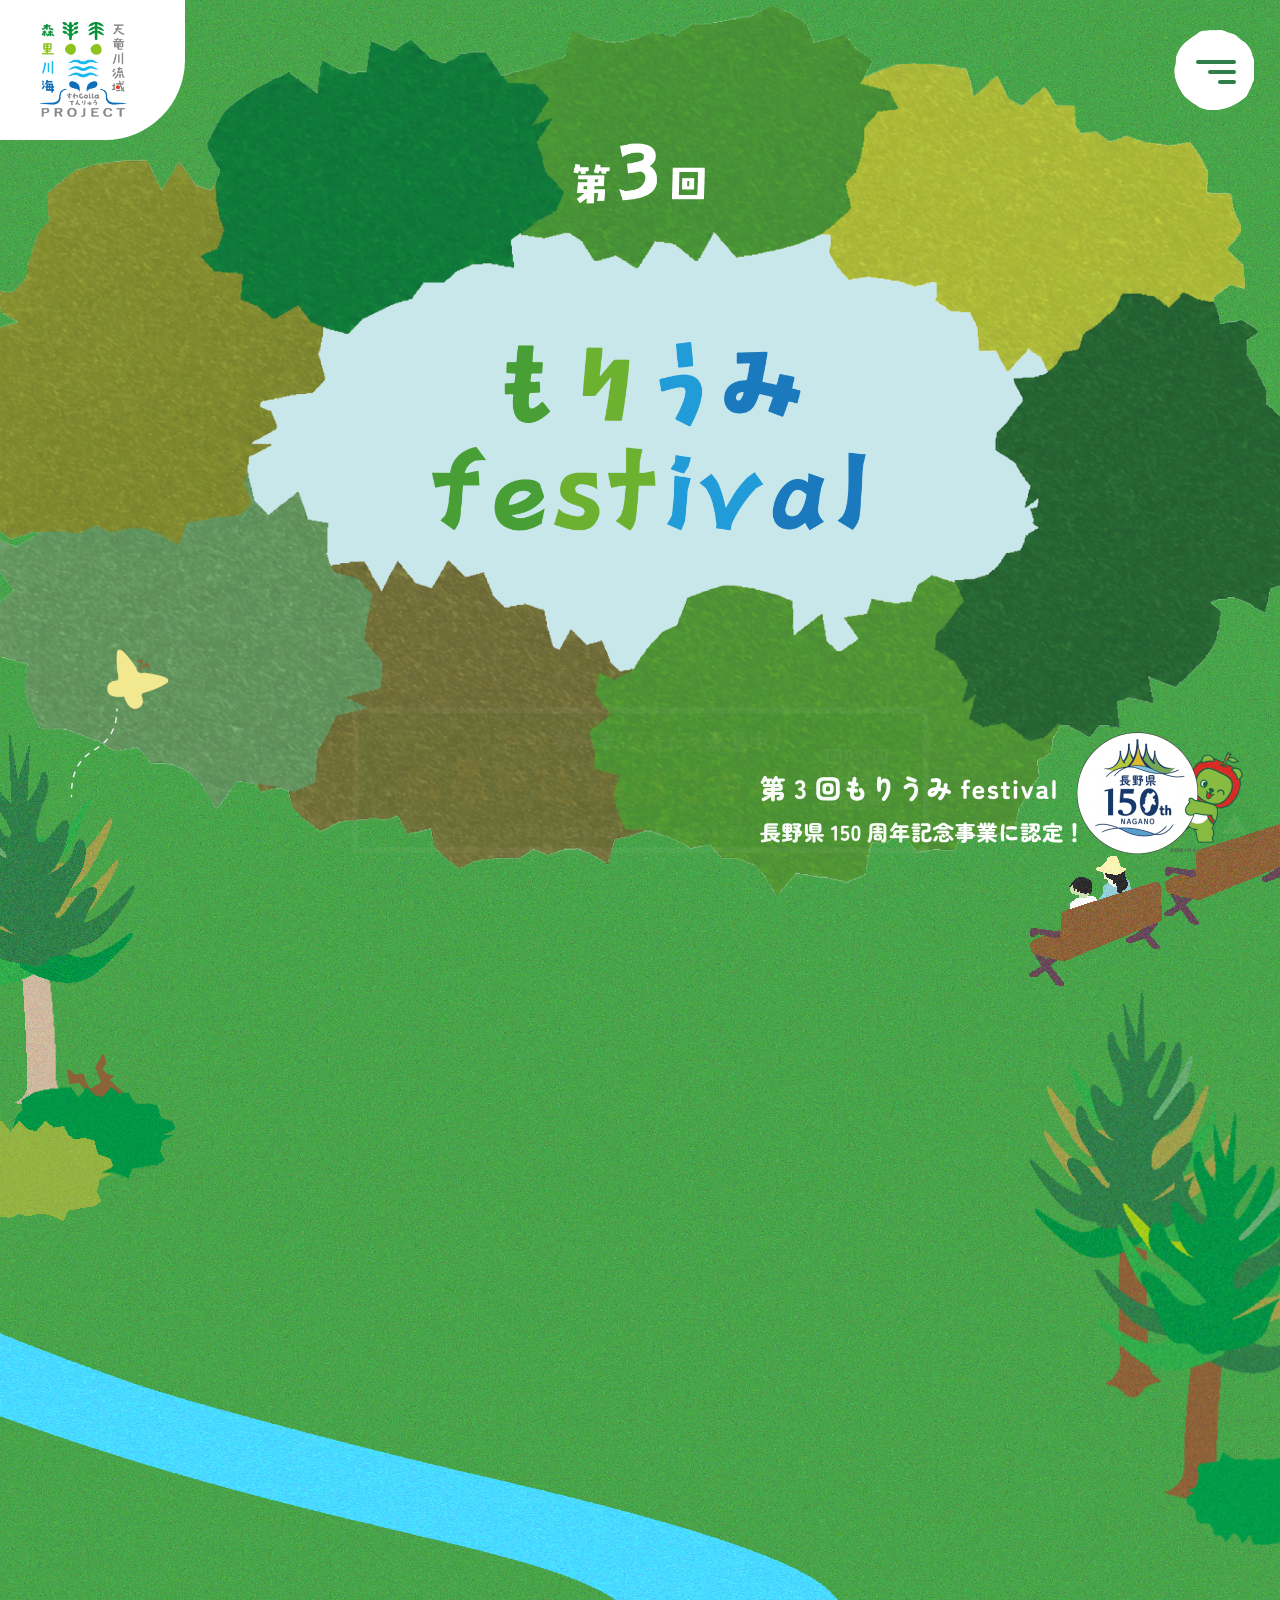
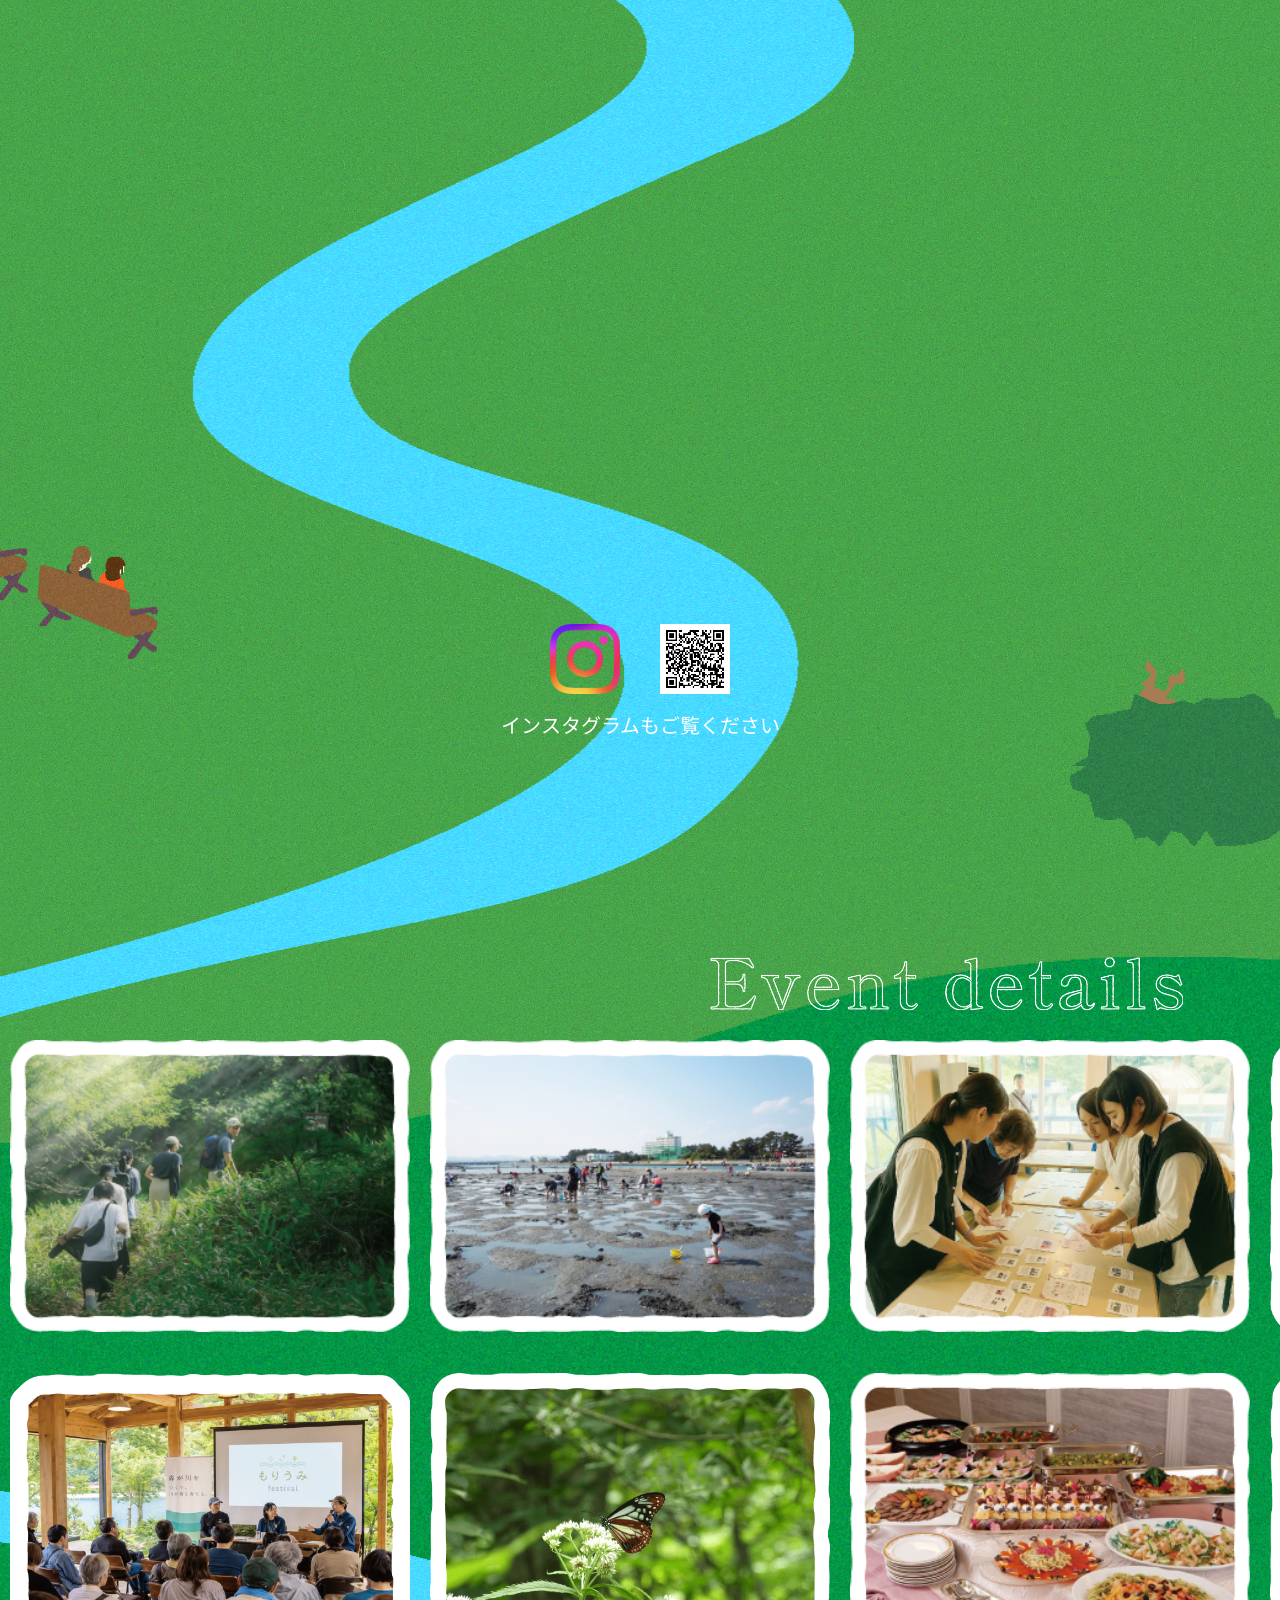
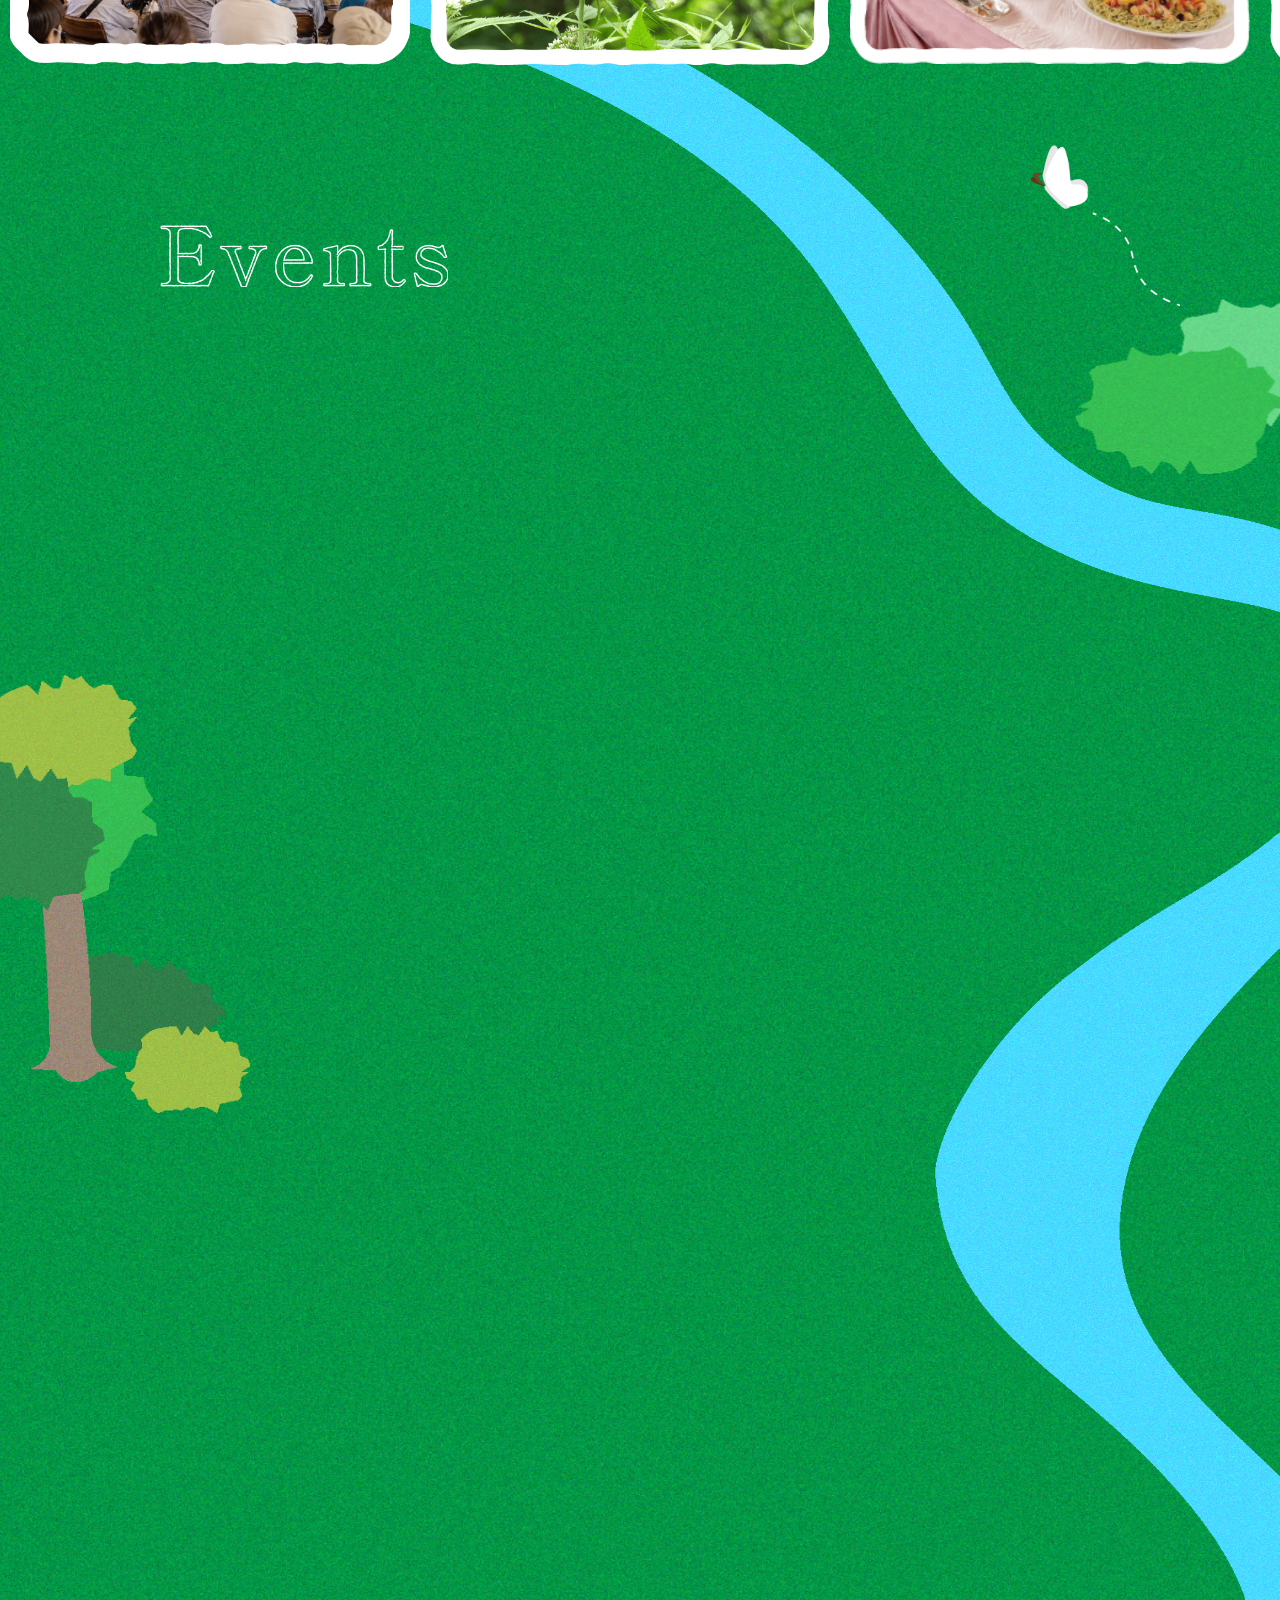
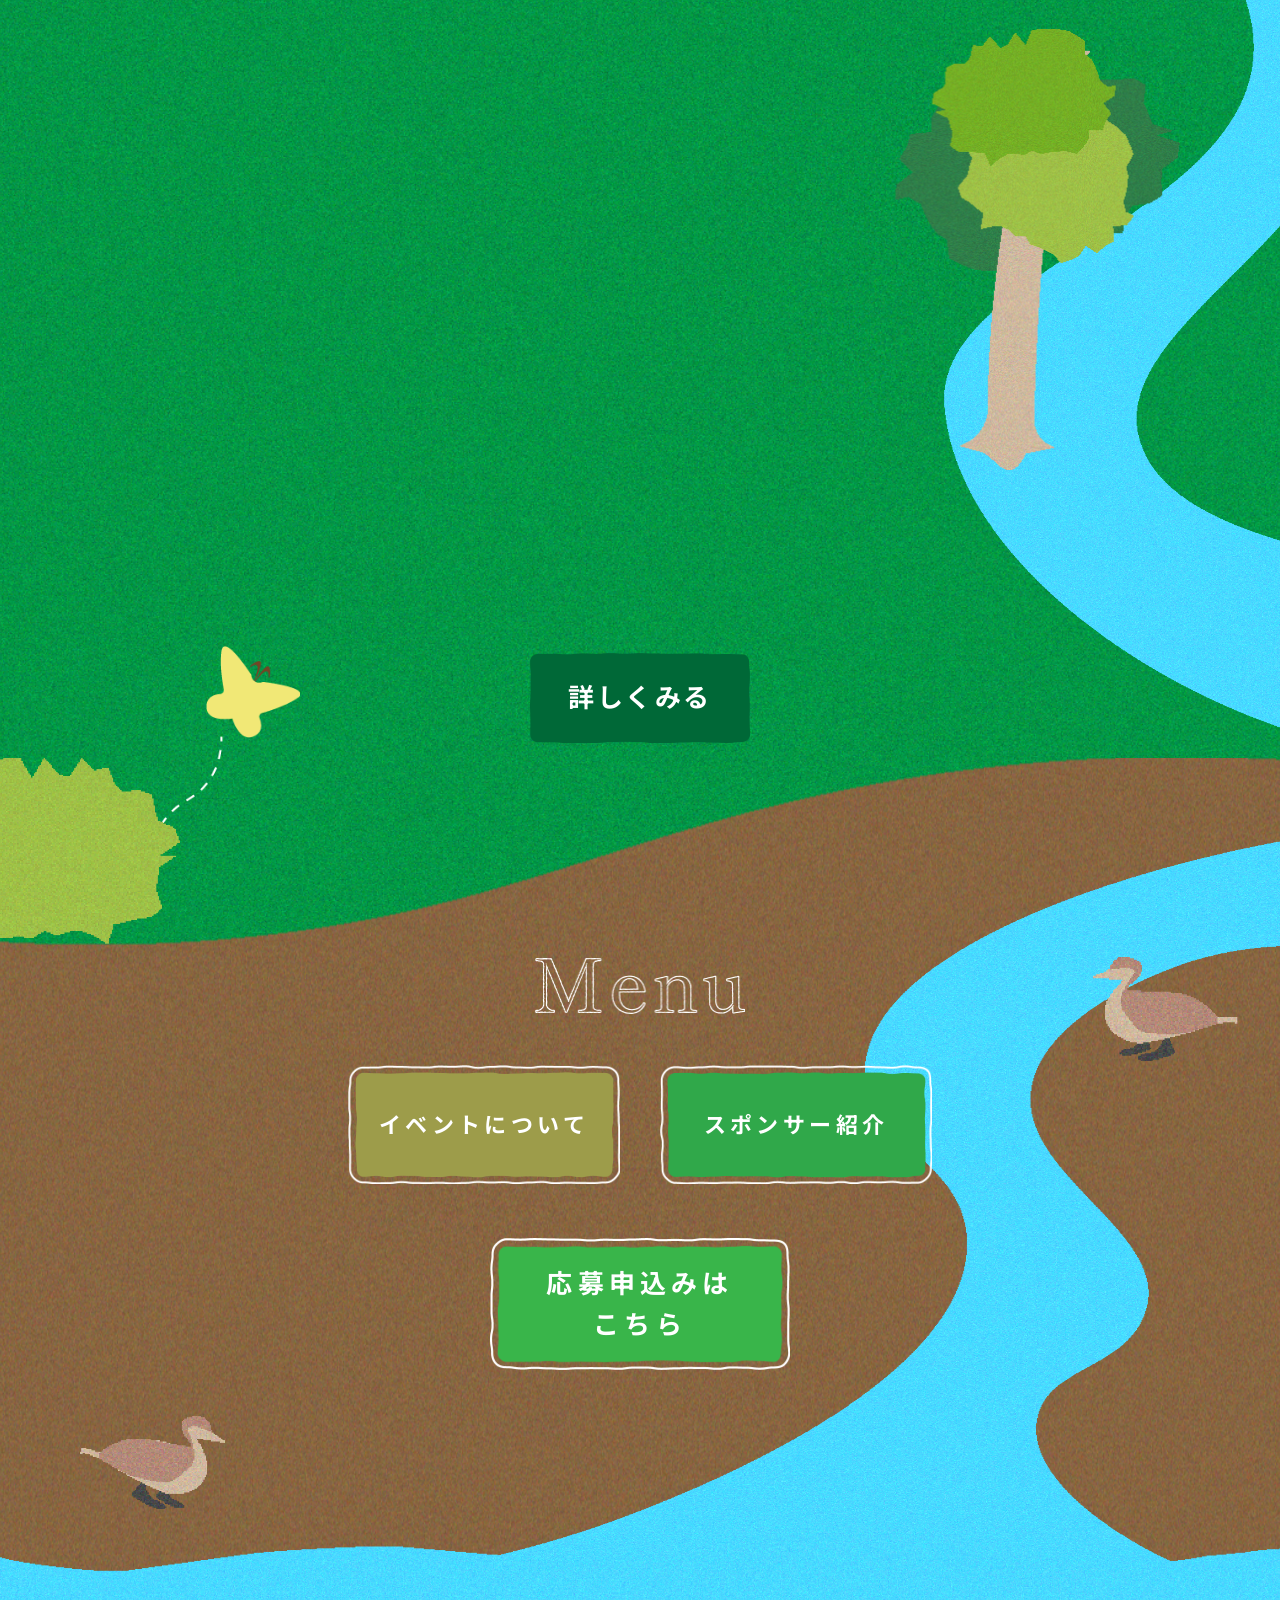
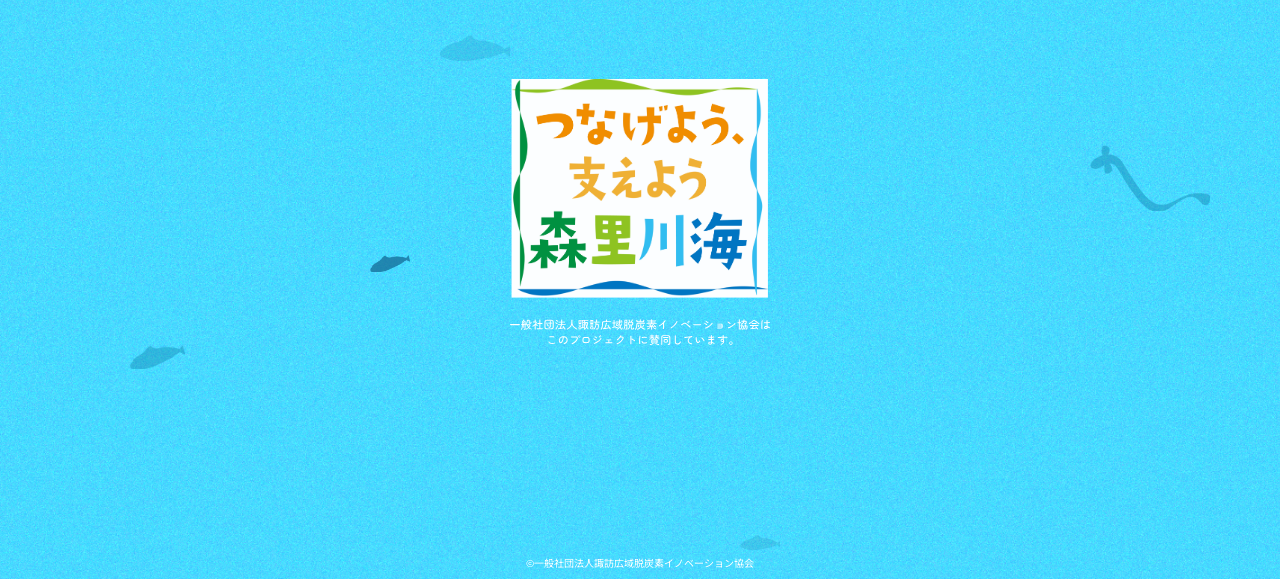
==== commit 2da52dc9: "Add files via upload" ====
--- a/index.html
+++ b/index.html
@@ -107,7 +107,7 @@
           </div>
         </div>
 
-        <!-- sponsor -->
+        <!-- sponsor
         <h3 class="partner">スペシャルパートナー</h3>
 
         <div class="sponsor">
@@ -118,7 +118,7 @@
               alt="EPSON"
             />
           </div>
-        </div>
+        </div>-->
 
         <!-- overview -->
         <section class="top-overview">
--- a/css/home_style.css
+++ b/css/home_style.css
@@ -277,15 +277,21 @@
 
 .top-overview__title--img {
   position: absolute;
-  top: -30px;
-  left: -17px;
+  top: 0px;
+  left: 0px;
   width: 50%;
 }
 
-.top-overview__subtitle--img1,
-.top-overview__subtitle--img2 {
+.top-overview__subtitle--img1
+ {
   margin-bottom: 20px;
   width: 85%;
+}
+
+.top-overview__subtitle--img2
+{
+  margin-bottom: 20px;
+  width: 65%;
 }
 
 
@@ -685,6 +691,7 @@
 
 .top-overview__subtitle--img1,
   .top-overview__subtitle--img2 {
+    width:90%;
  
   }
 
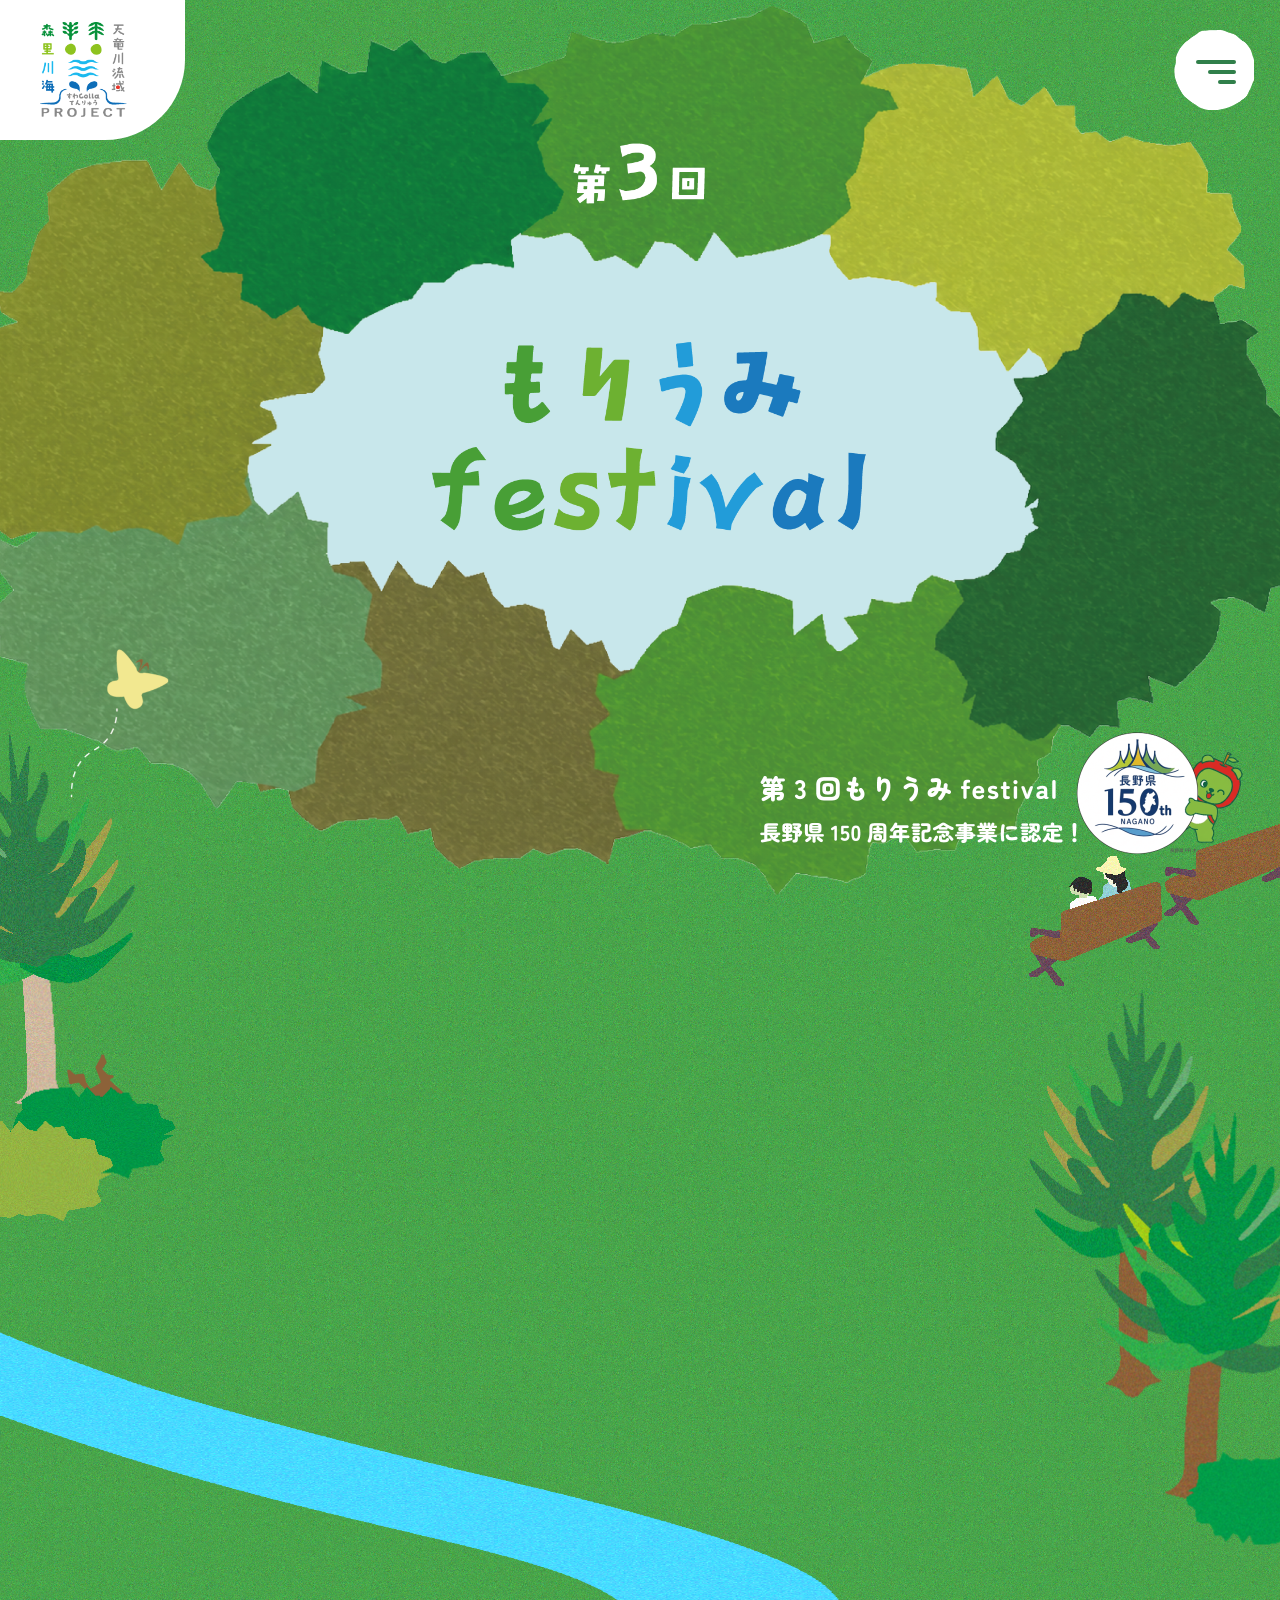
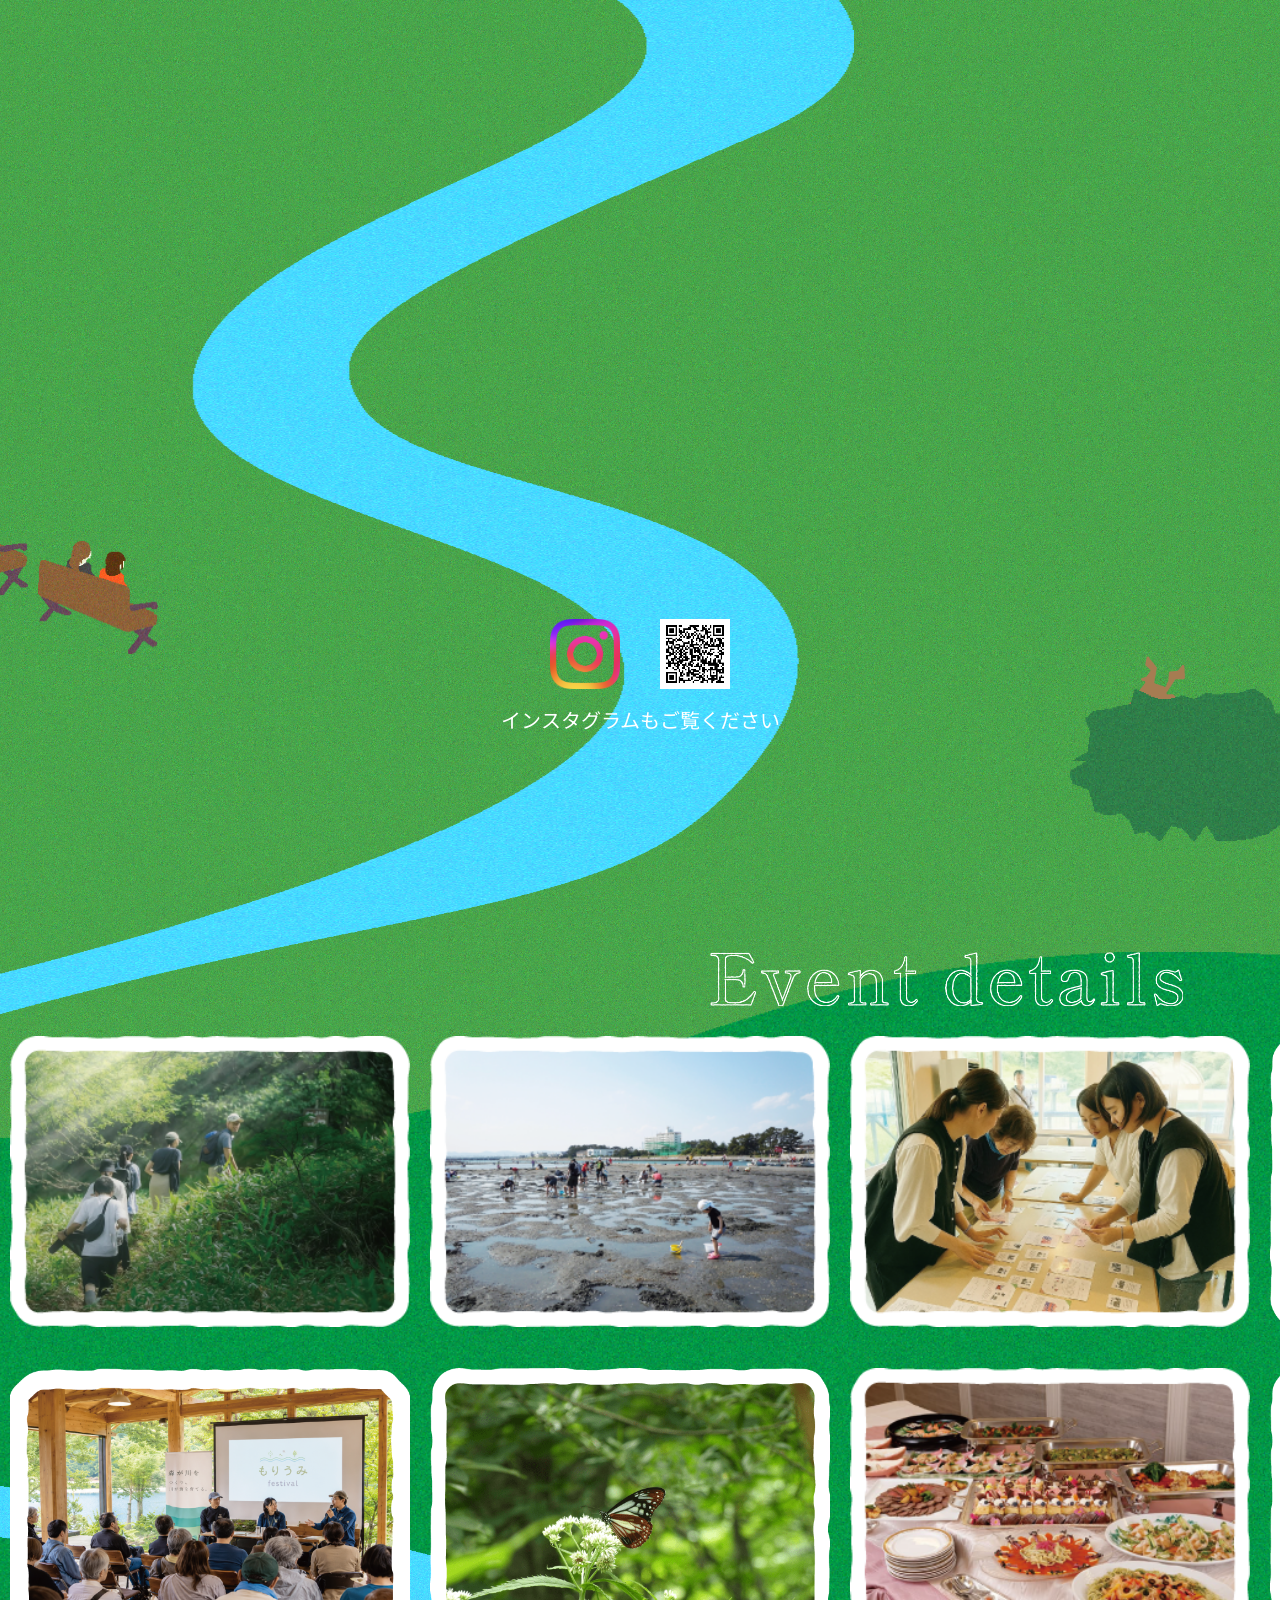
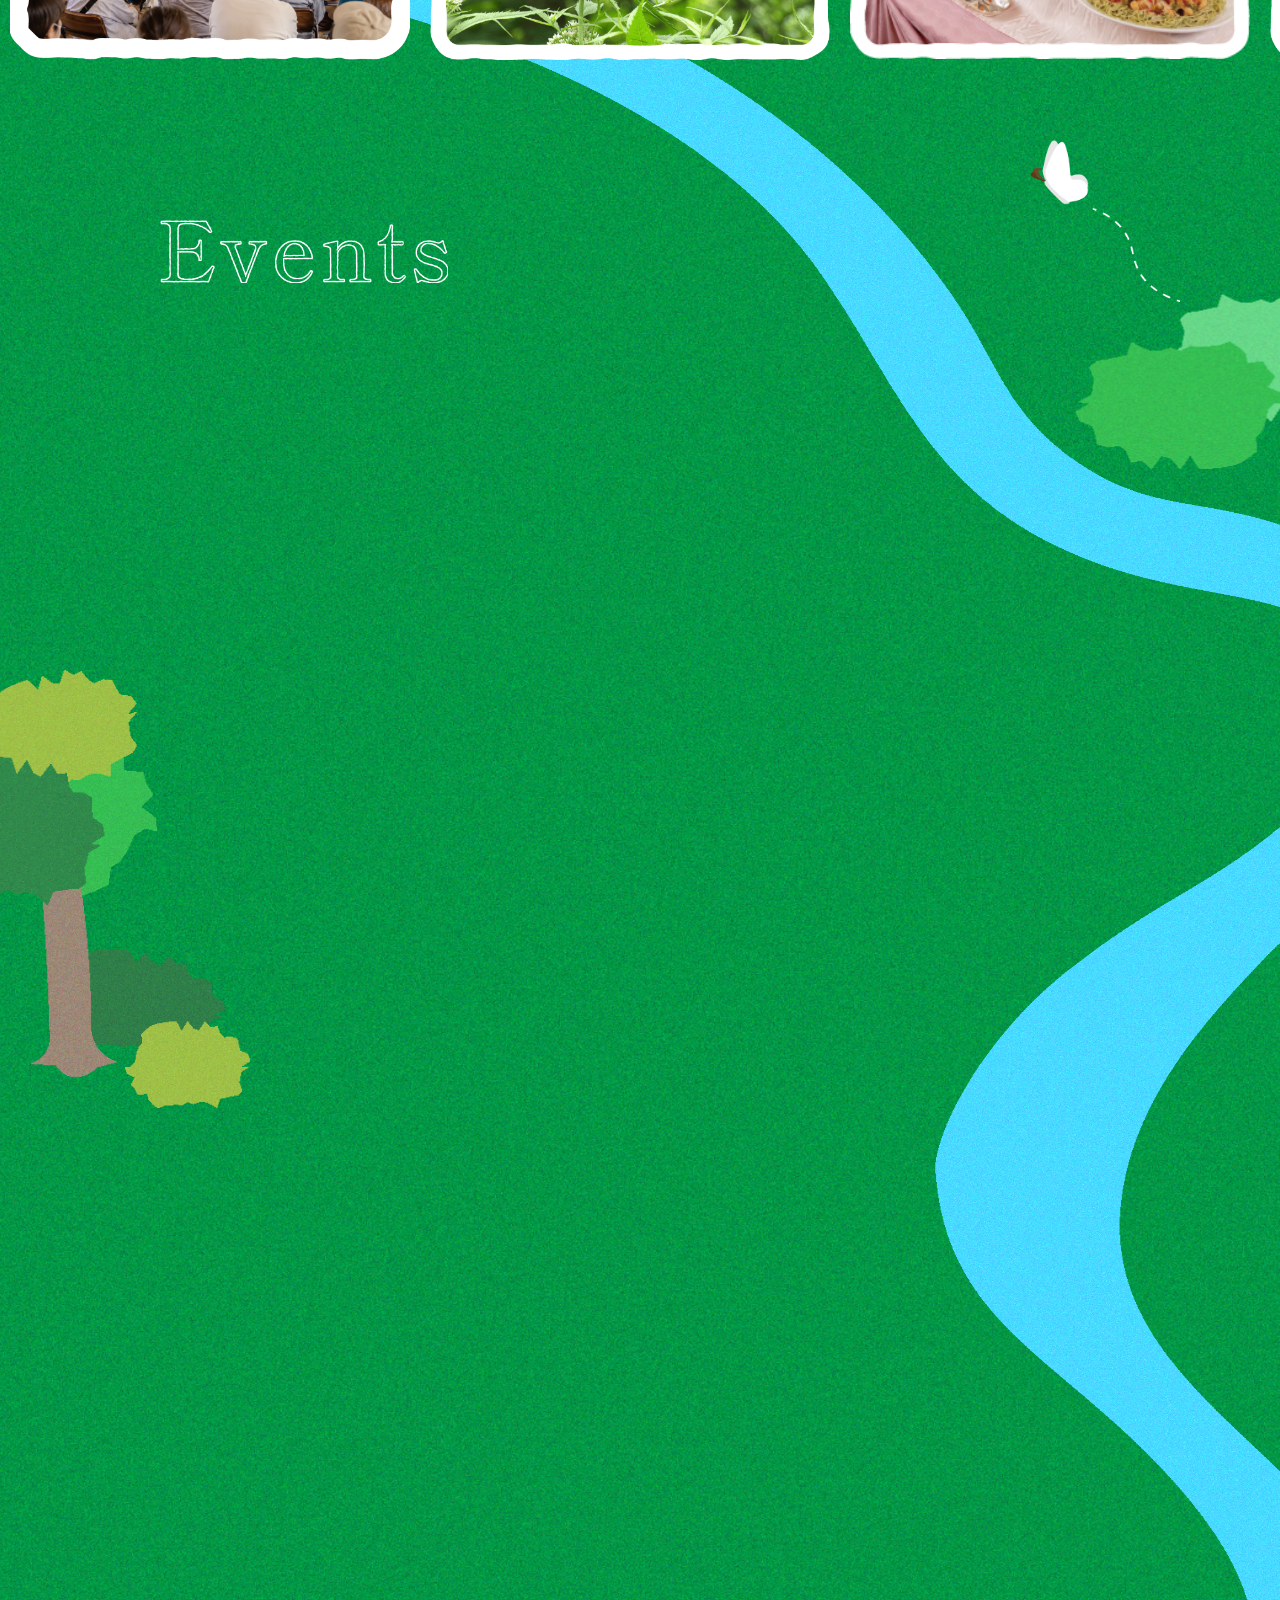
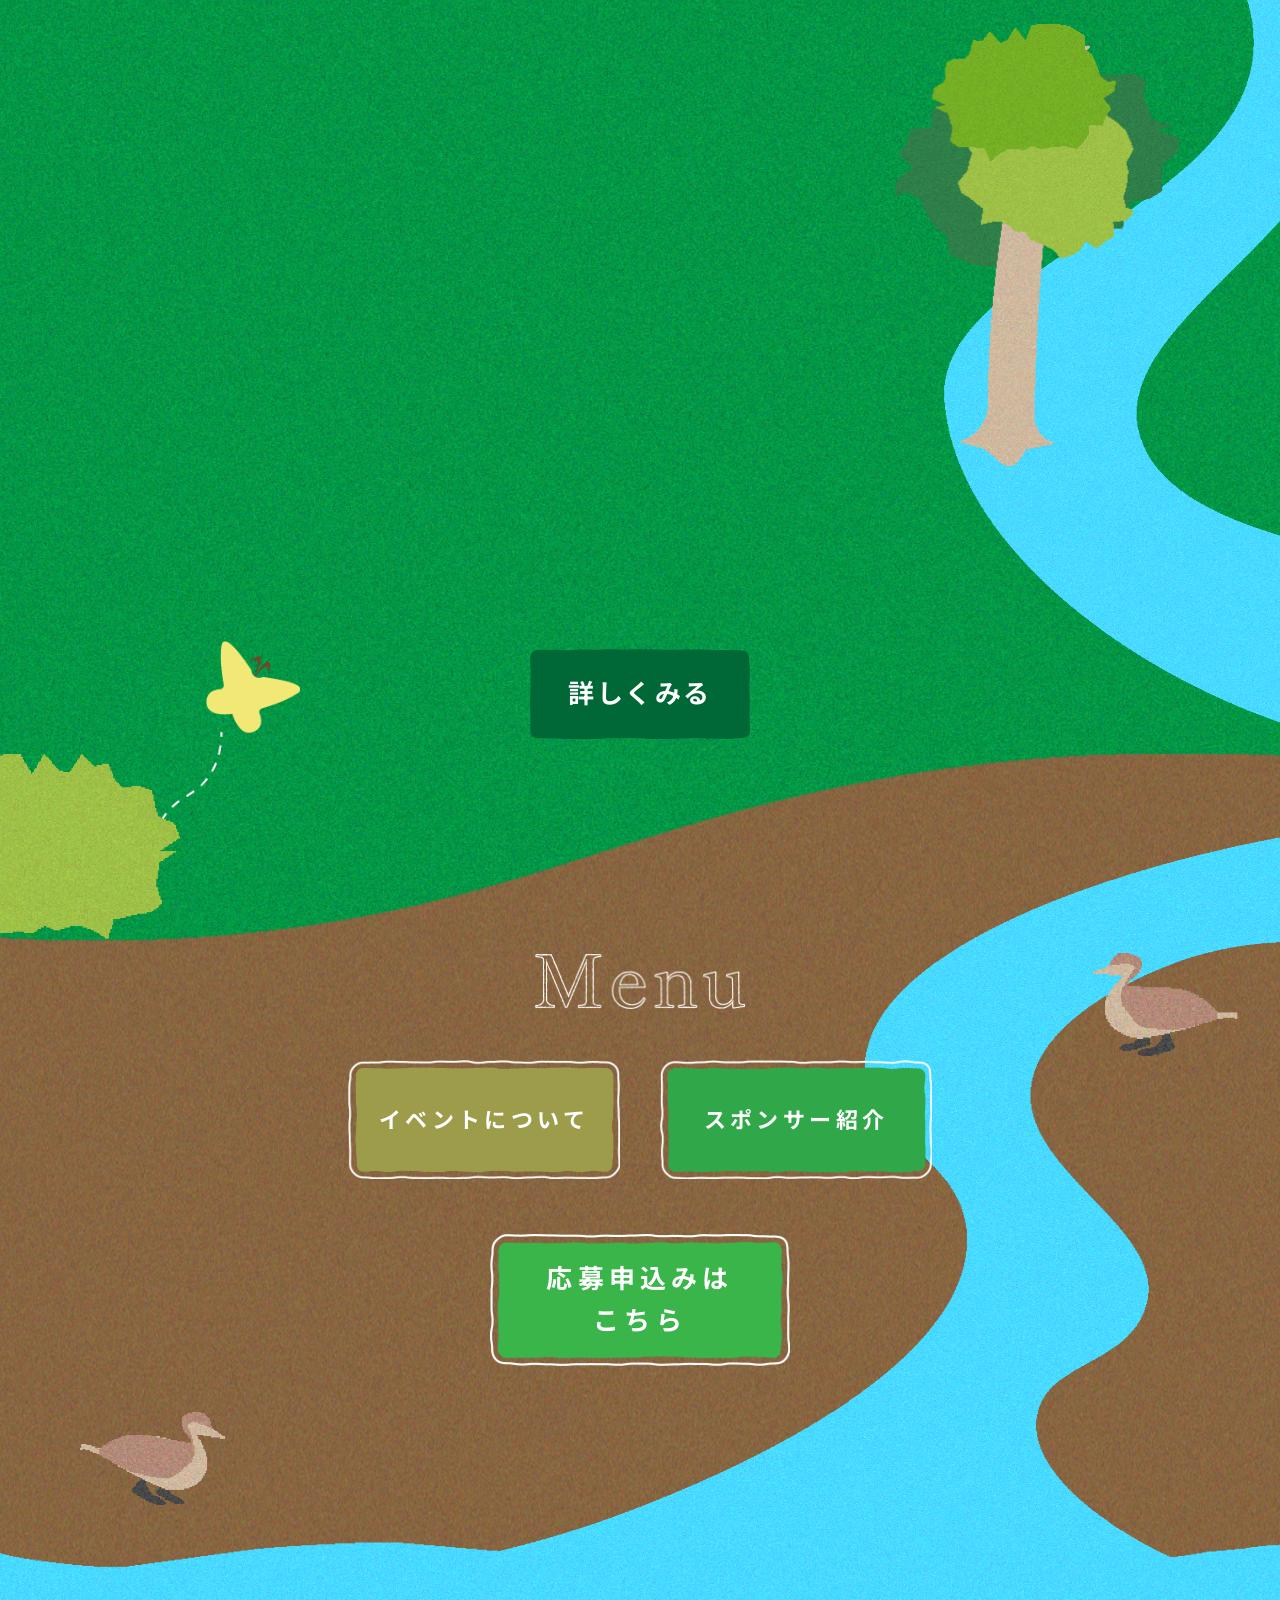
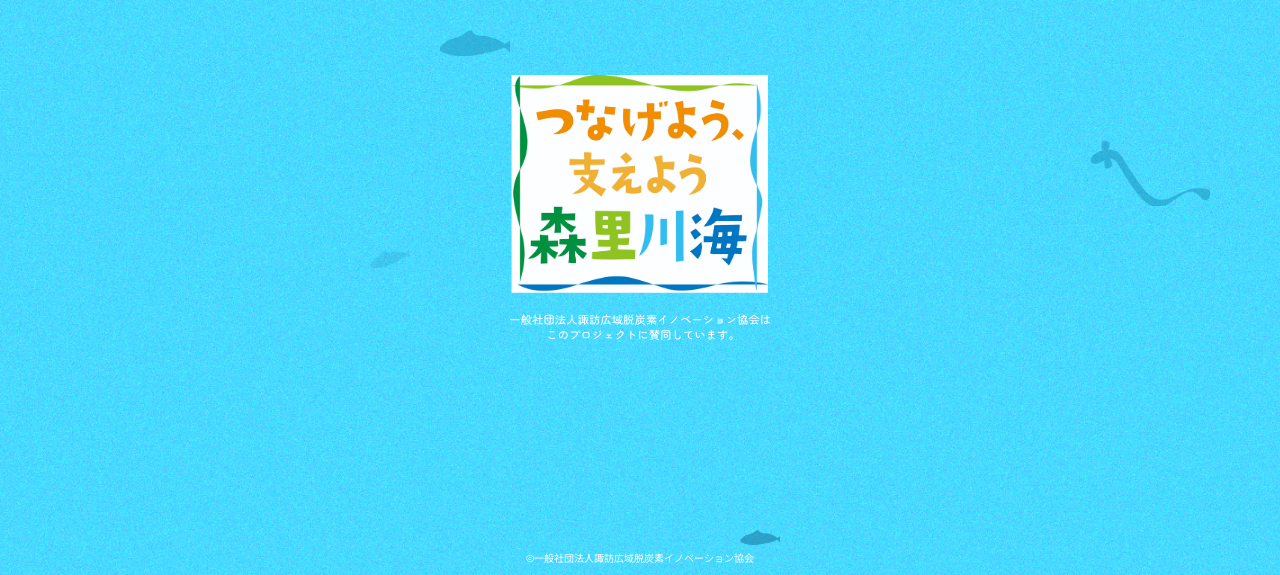
==== commit e7af8fc6: "Add files via upload" ====
--- a/index.html
+++ b/index.html
@@ -577,6 +577,27 @@
                 <p class="experience__container--text">
                   「気候変動と治水」「フェーズフリー」「流域循環共生圏」をテーマに、これからの地域と水環境について考えるフォーラムです。
                 </p>
+                <div class="download-wrap">
+                  <a href=" waterscoop.pdf" download class="download-btn">
+                    資料はこちら
+                    <svg
+                      width="20"
+                      height="20"
+                      viewBox="0 0 24 24"
+                      fill="none"
+                      stroke="currentColor"
+                      stroke-width="2"
+                      stroke-linecap="round"
+                      stroke-linejoin="round"
+                      aria-hidden="true"
+                    >
+                      <path d="M12 3v12"></path>
+                      <path d="m7 10 5 5 5-5"></path>
+                      <path d="M5 21h14"></path>
+                    </svg>
+                  </a>
+                </div>
+
               </div>
 
               <img
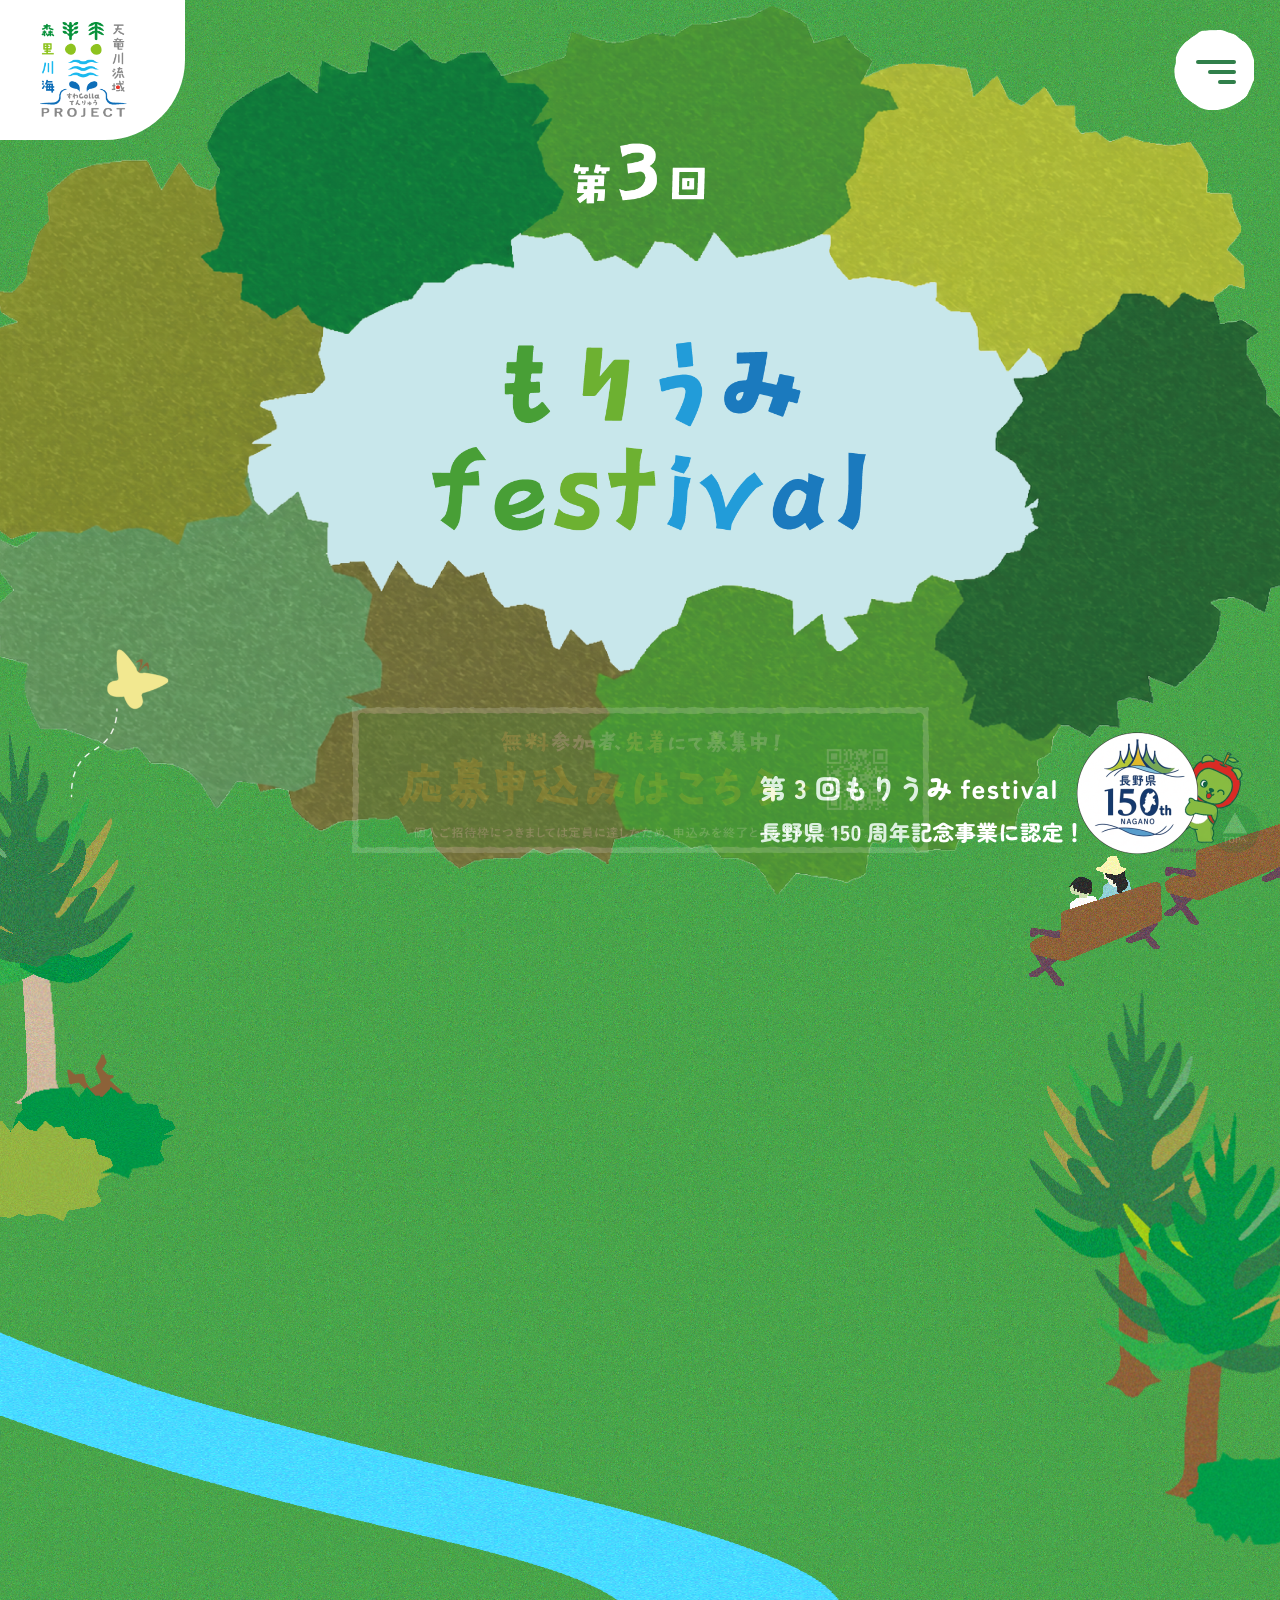
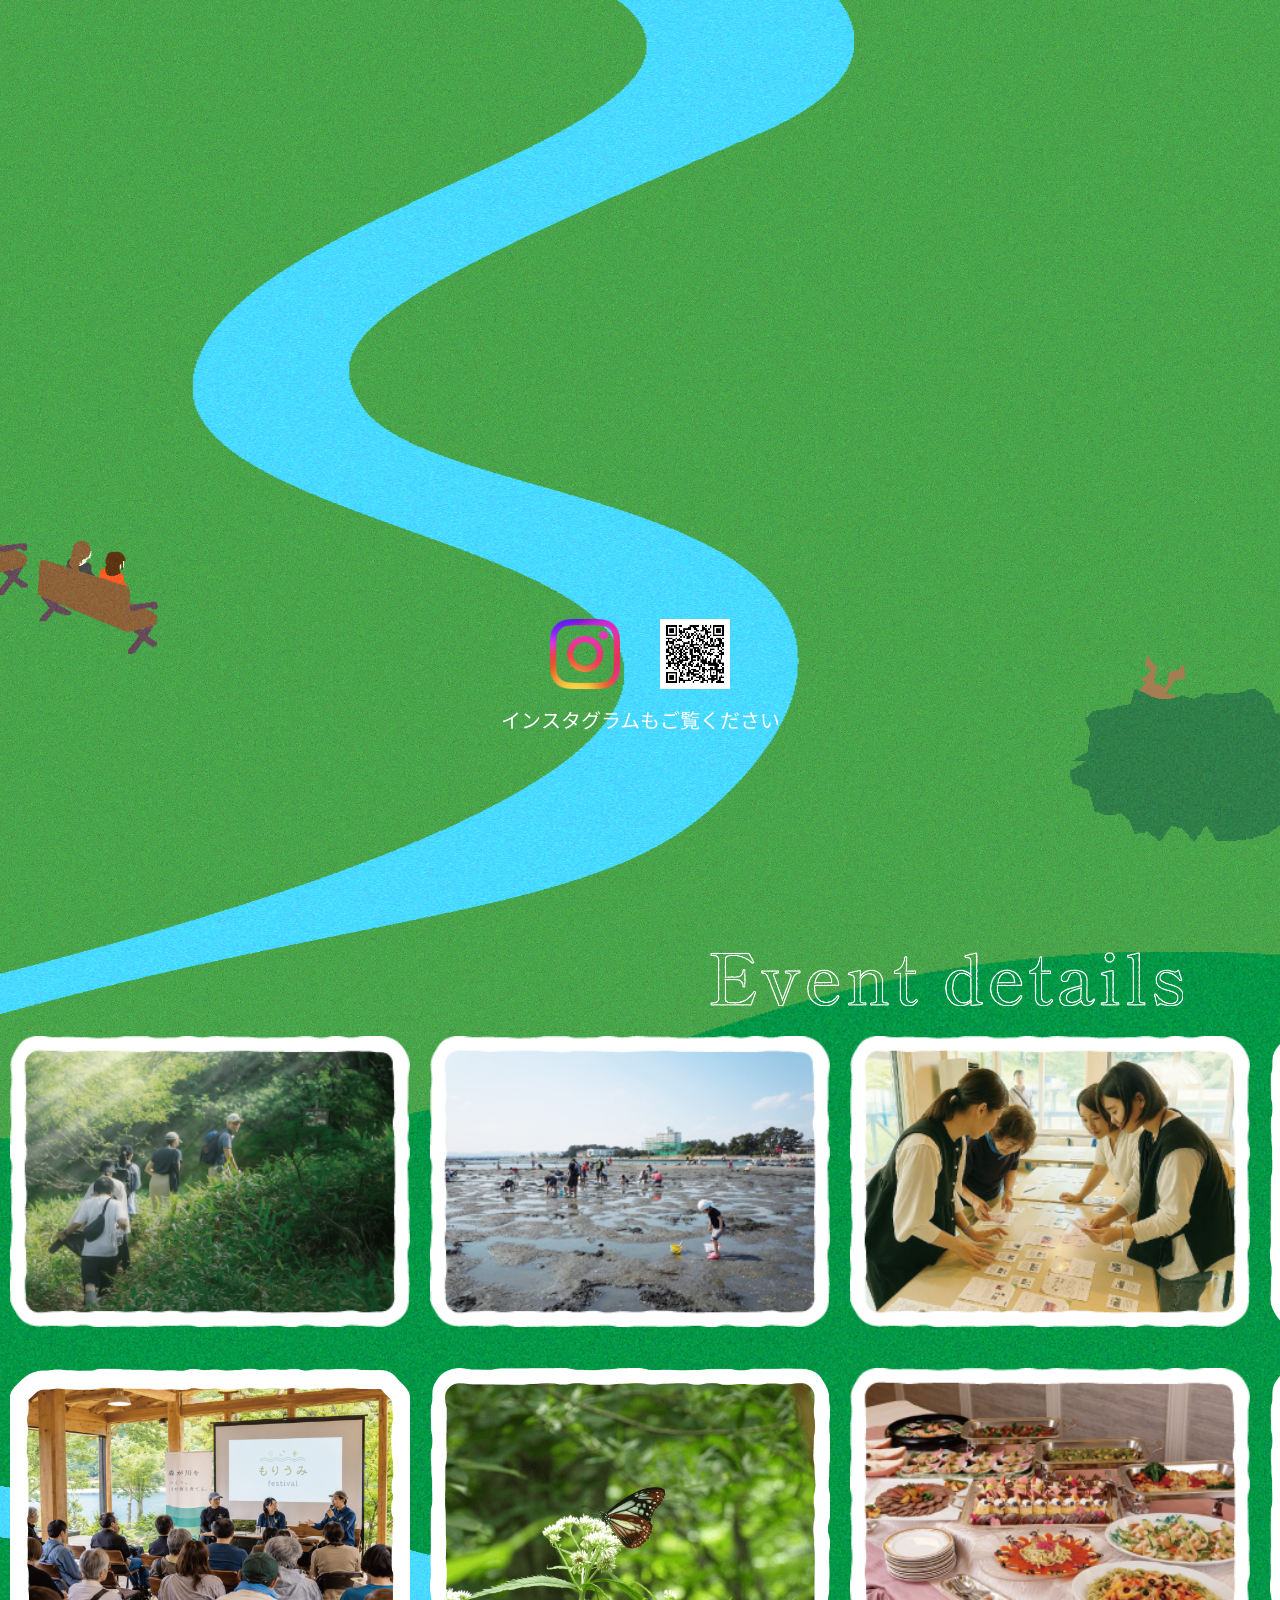
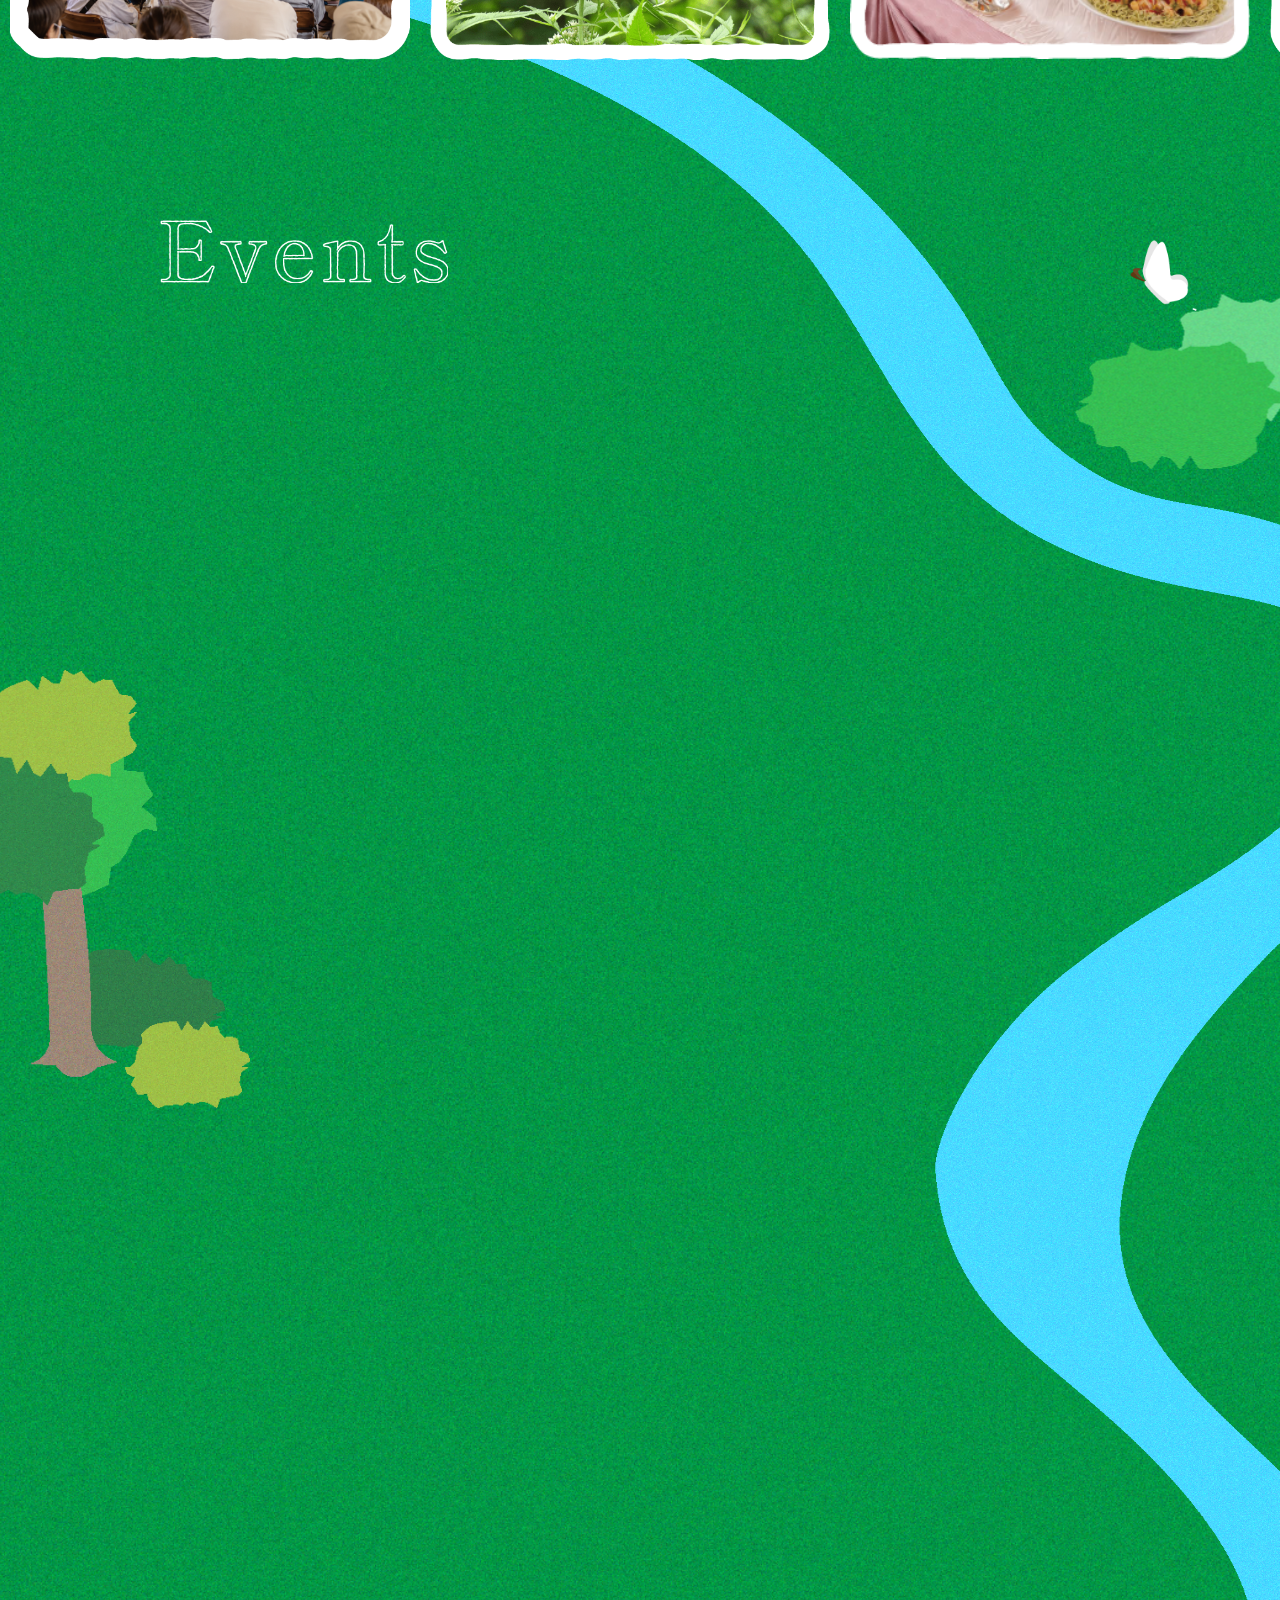
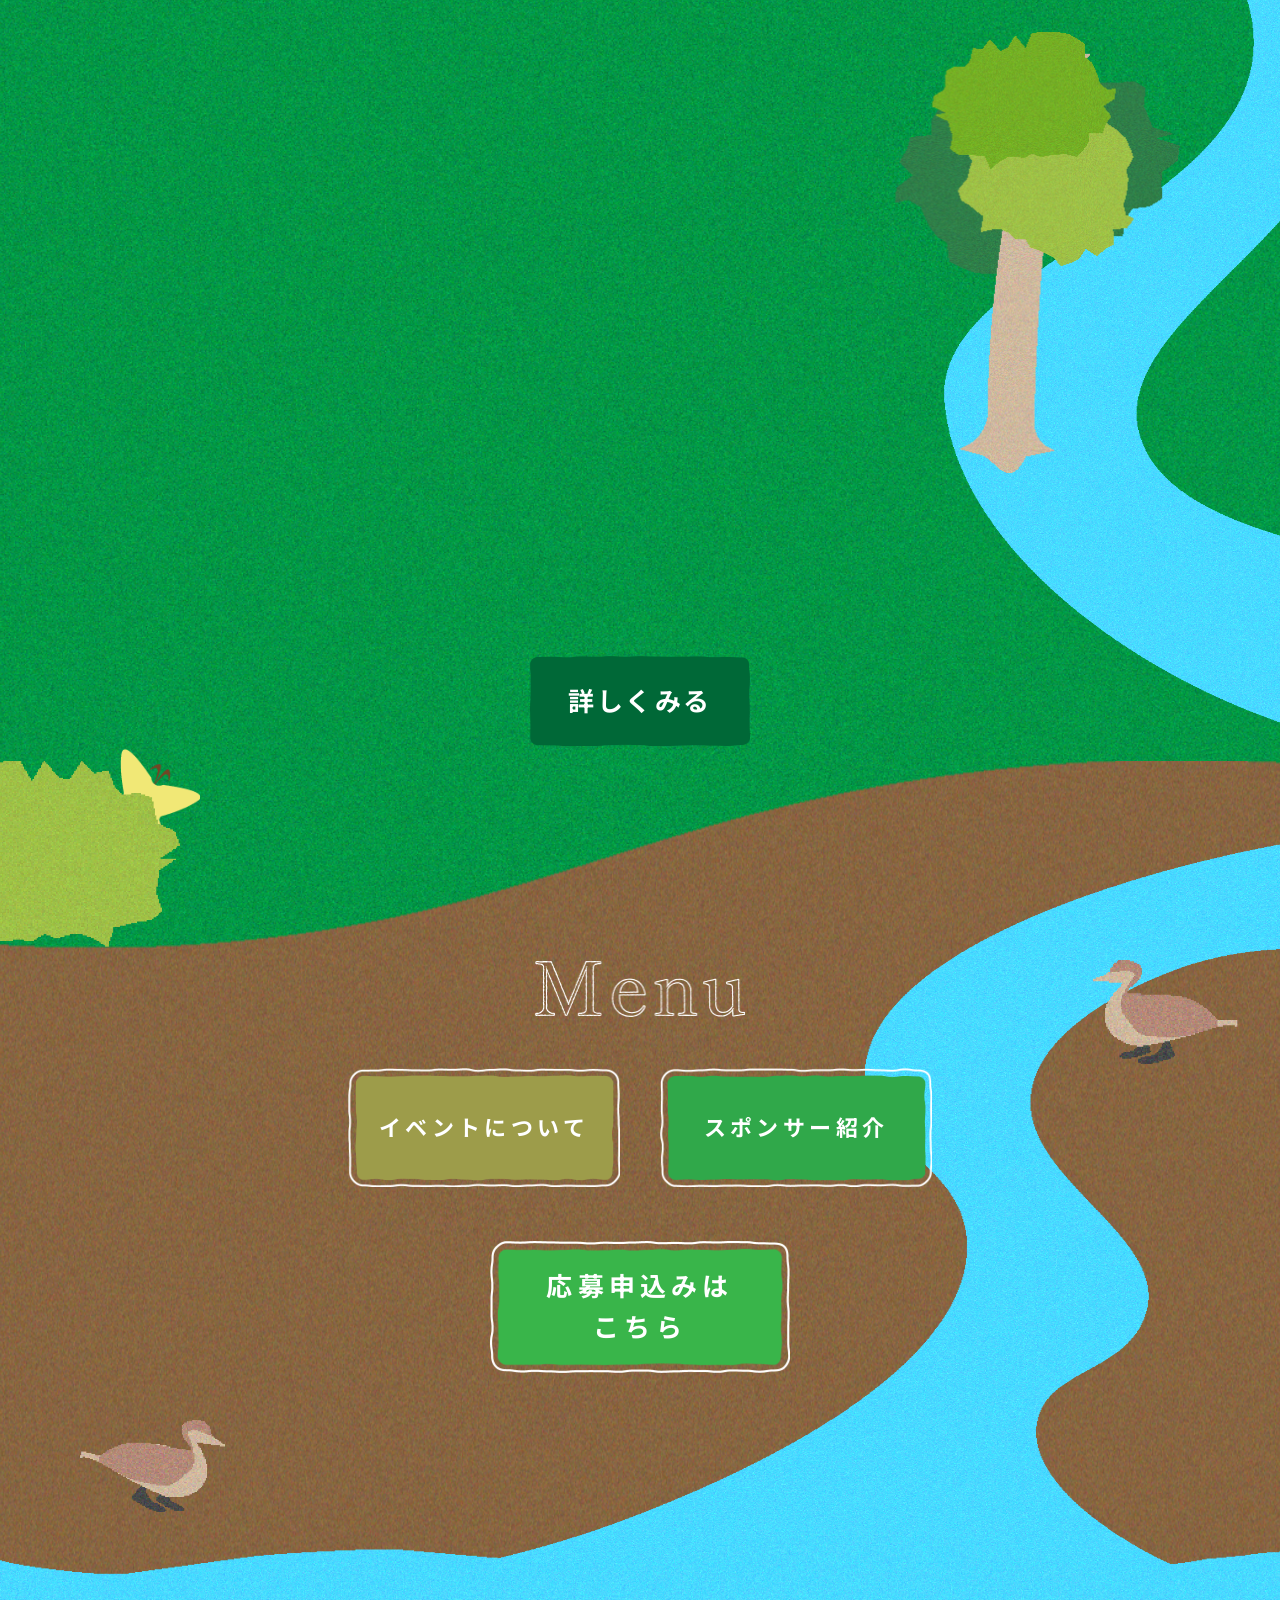
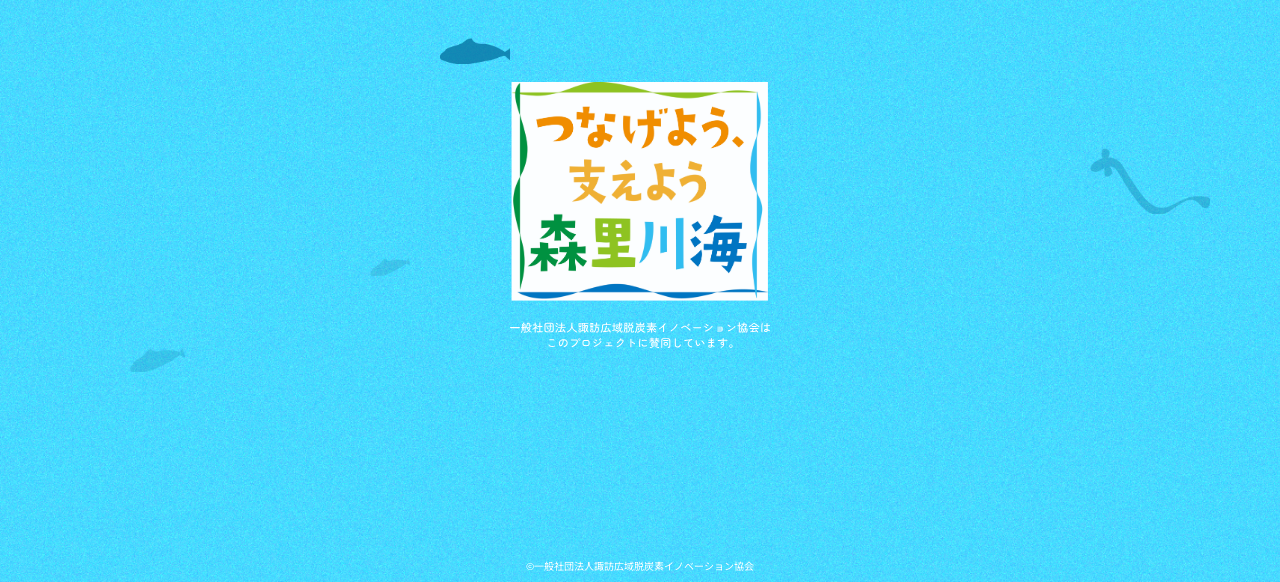
==== commit 62f96eca: "Add files via upload" ====
--- a/index.html
+++ b/index.html
@@ -578,7 +578,7 @@
                   「気候変動と治水」「フェーズフリー」「流域循環共生圏」をテーマに、これからの地域と水環境について考えるフォーラムです。
                 </p>
                 <div class="download-wrap">
-                  <a href=" waterscoop.pdf" download class="download-btn">
+                  <a href="pdf/waterscoop.pdf" download class="download-btn">
                     資料はこちら
                     <svg
                       width="20"
--- a/css/home_style.css
+++ b/css/home_style.css
@@ -562,6 +562,19 @@
 }
 
 
+.download-wrap {
+  display: flex;
+  justify-content: flex-end;
+}
+
+.download-btn {
+  display: inline-flex;
+  align-items: center;
+  gap: 8px;
+  padding: 16px 0;
+  text-decoration: none;
+}
+
 /* ==================================================
 MENU
 ==================================================== */
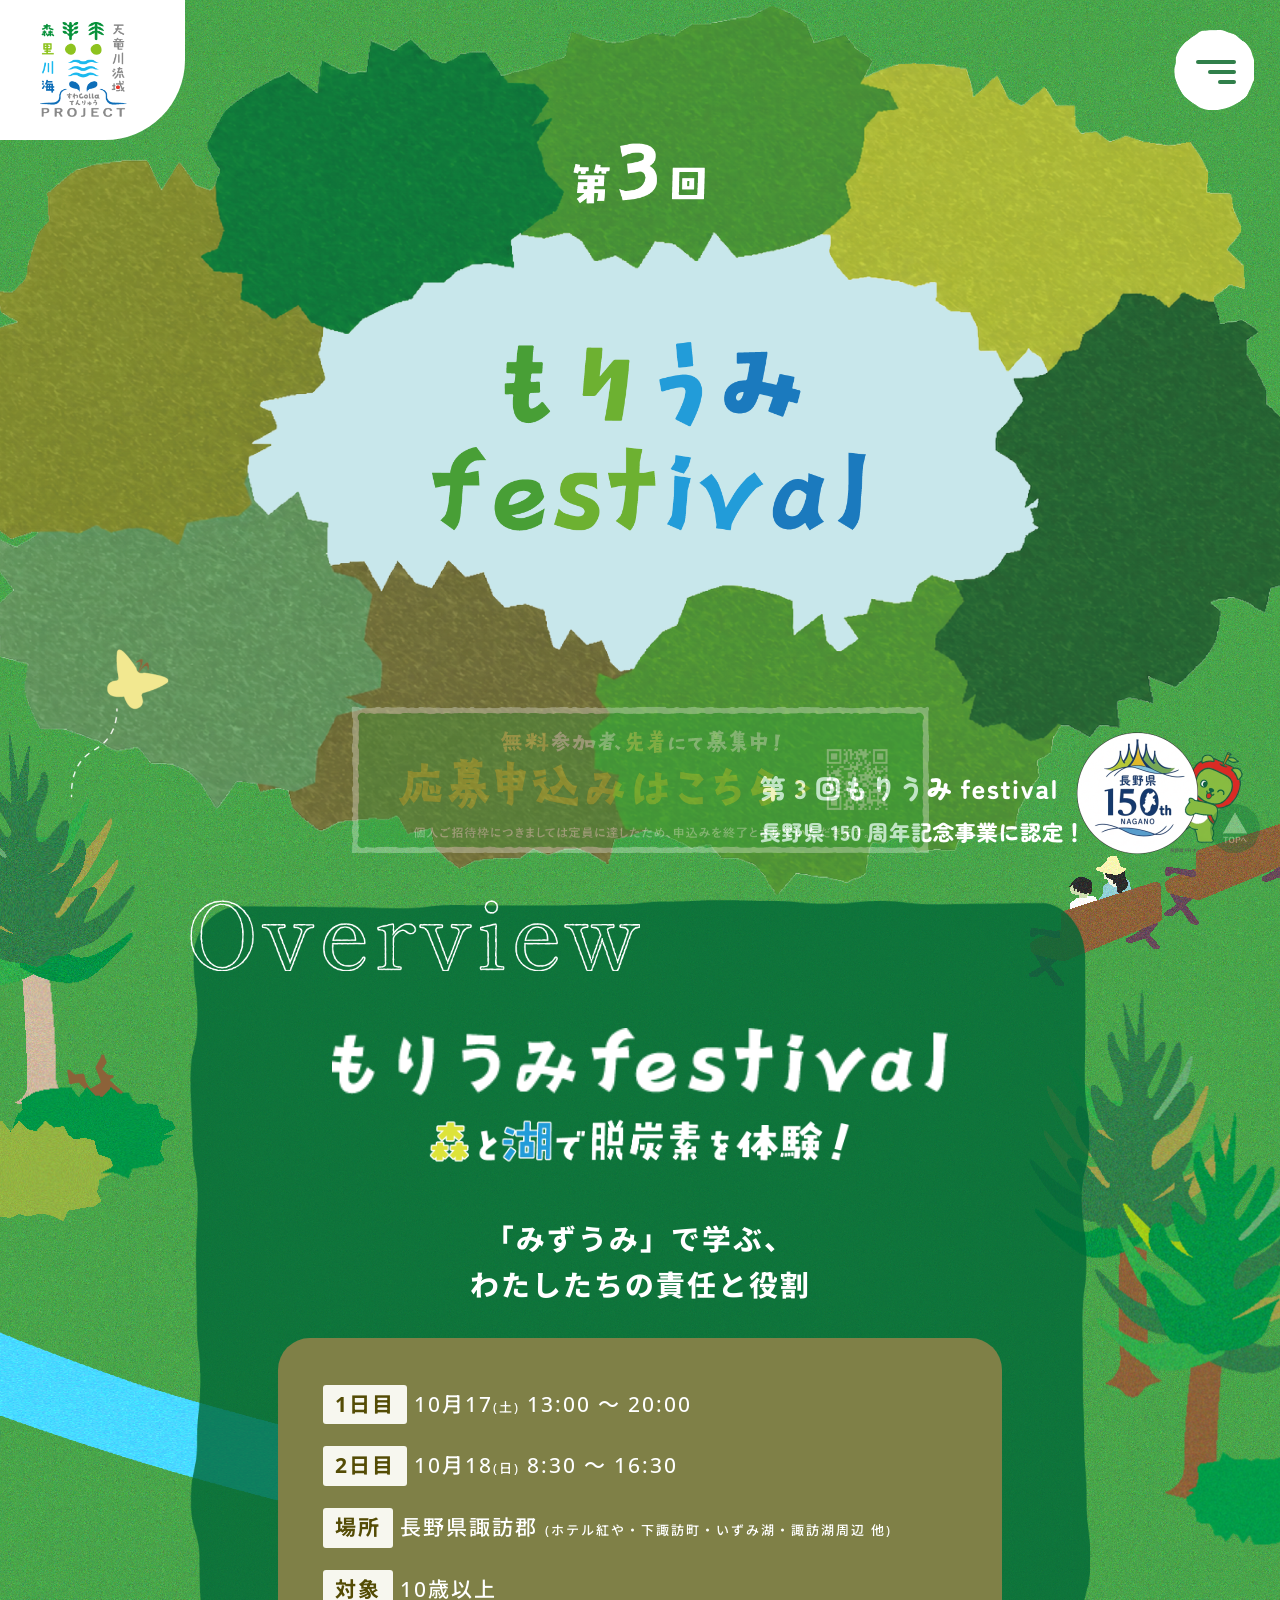
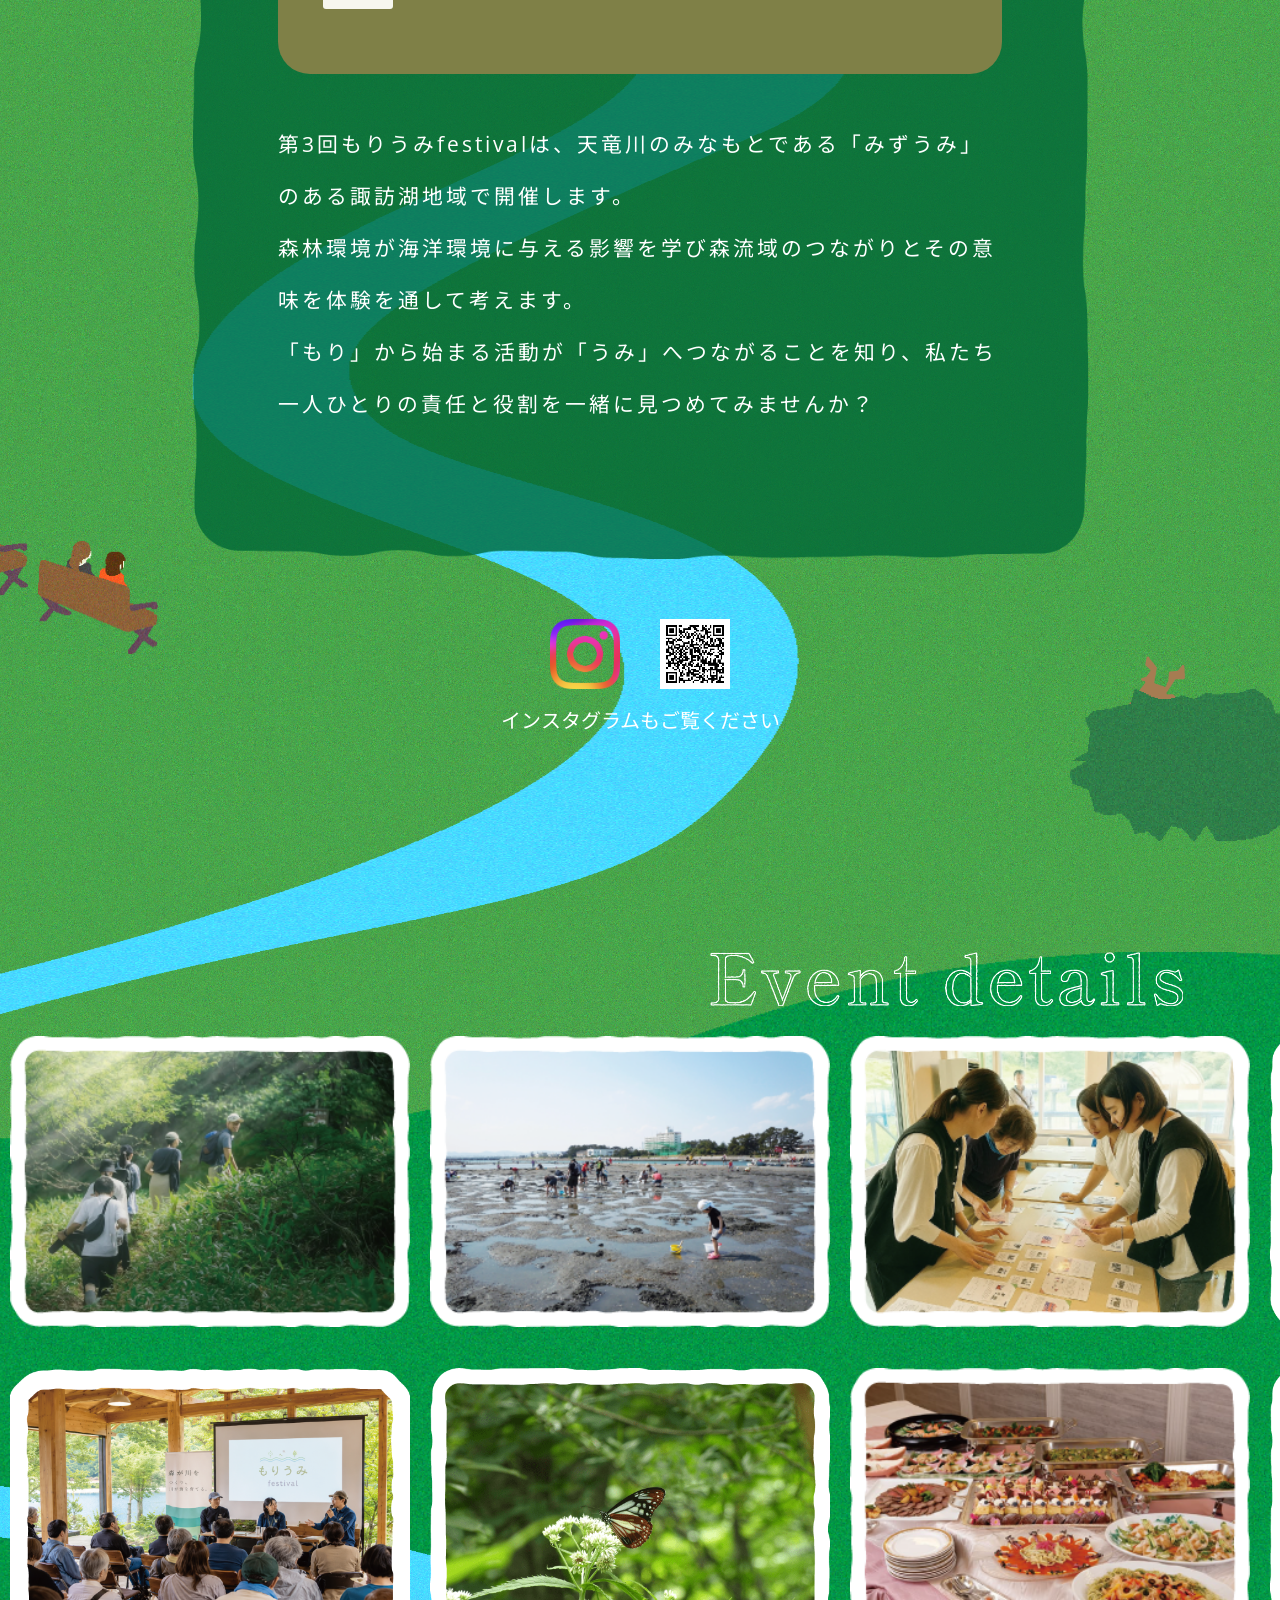
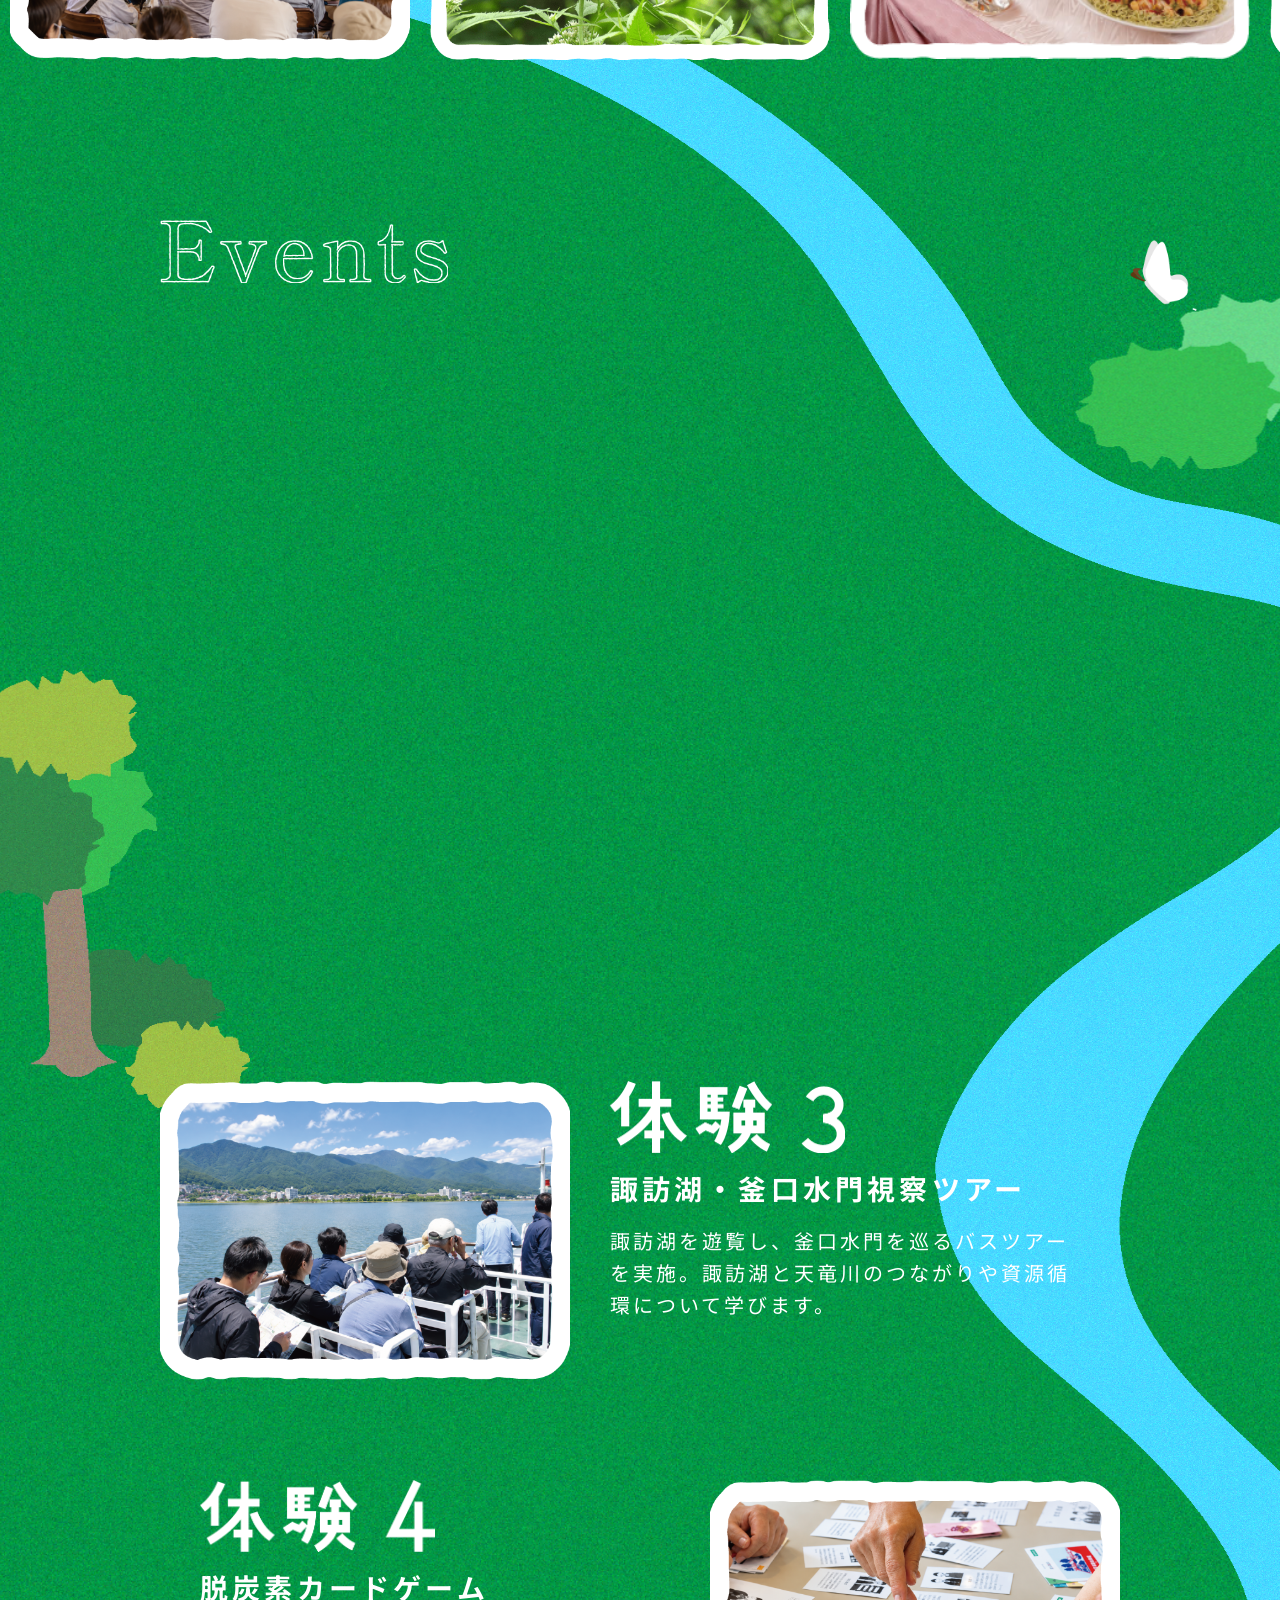
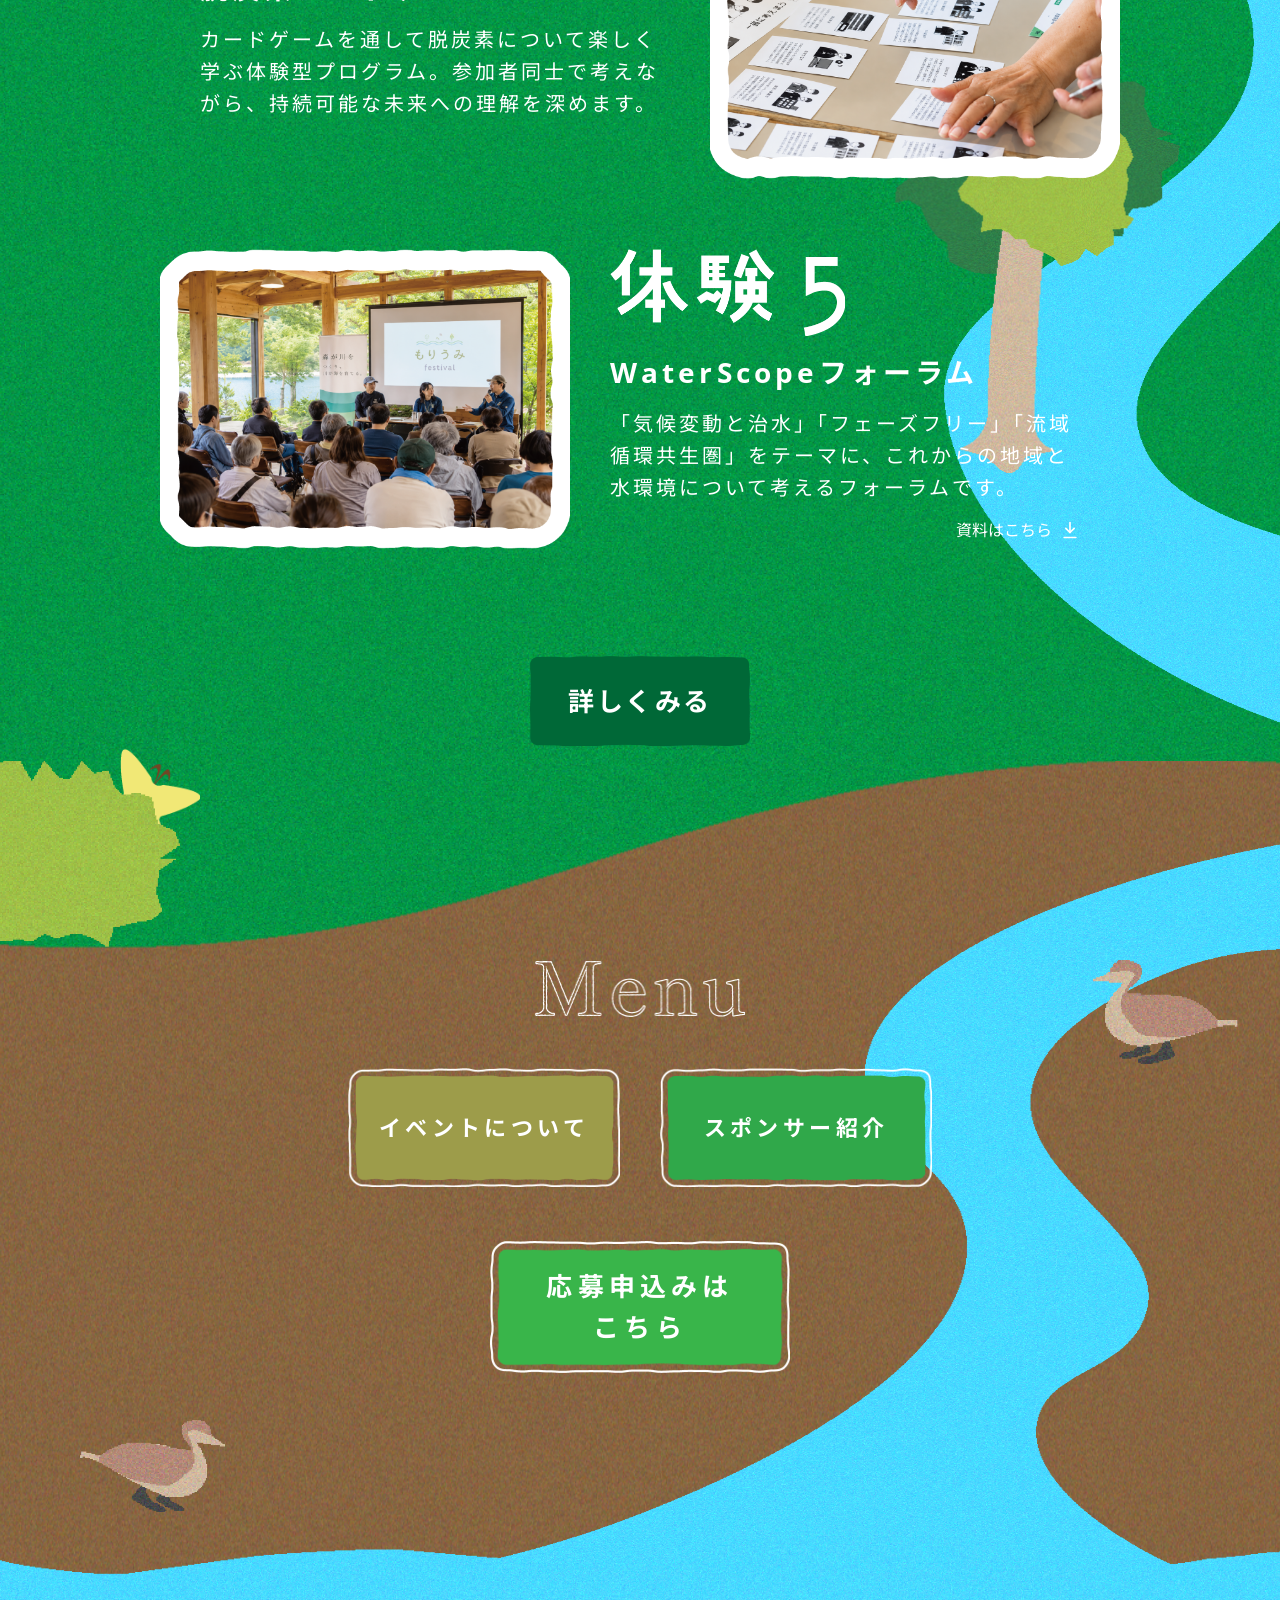
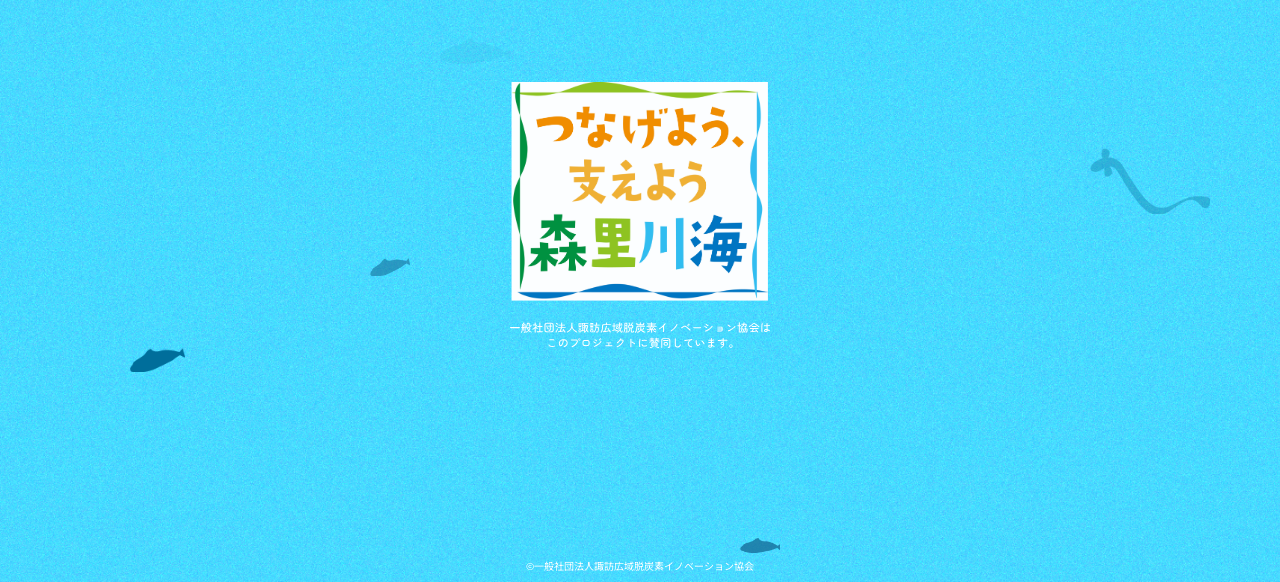
==== commit c55c04ee: "Update PDF link to relative path" ====
--- a/index.html
+++ b/index.html
@@ -578,7 +578,7 @@
                   「気候変動と治水」「フェーズフリー」「流域循環共生圏」をテーマに、これからの地域と水環境について考えるフォーラムです。
                 </p>
                 <div class="download-wrap">
-                  <a href="pdf/waterscoop.pdf" download class="download-btn">
+                  <a href="./pdf/waterscoop.pdf" download class="download-btn">
                     資料はこちら
                     <svg
                       width="20"
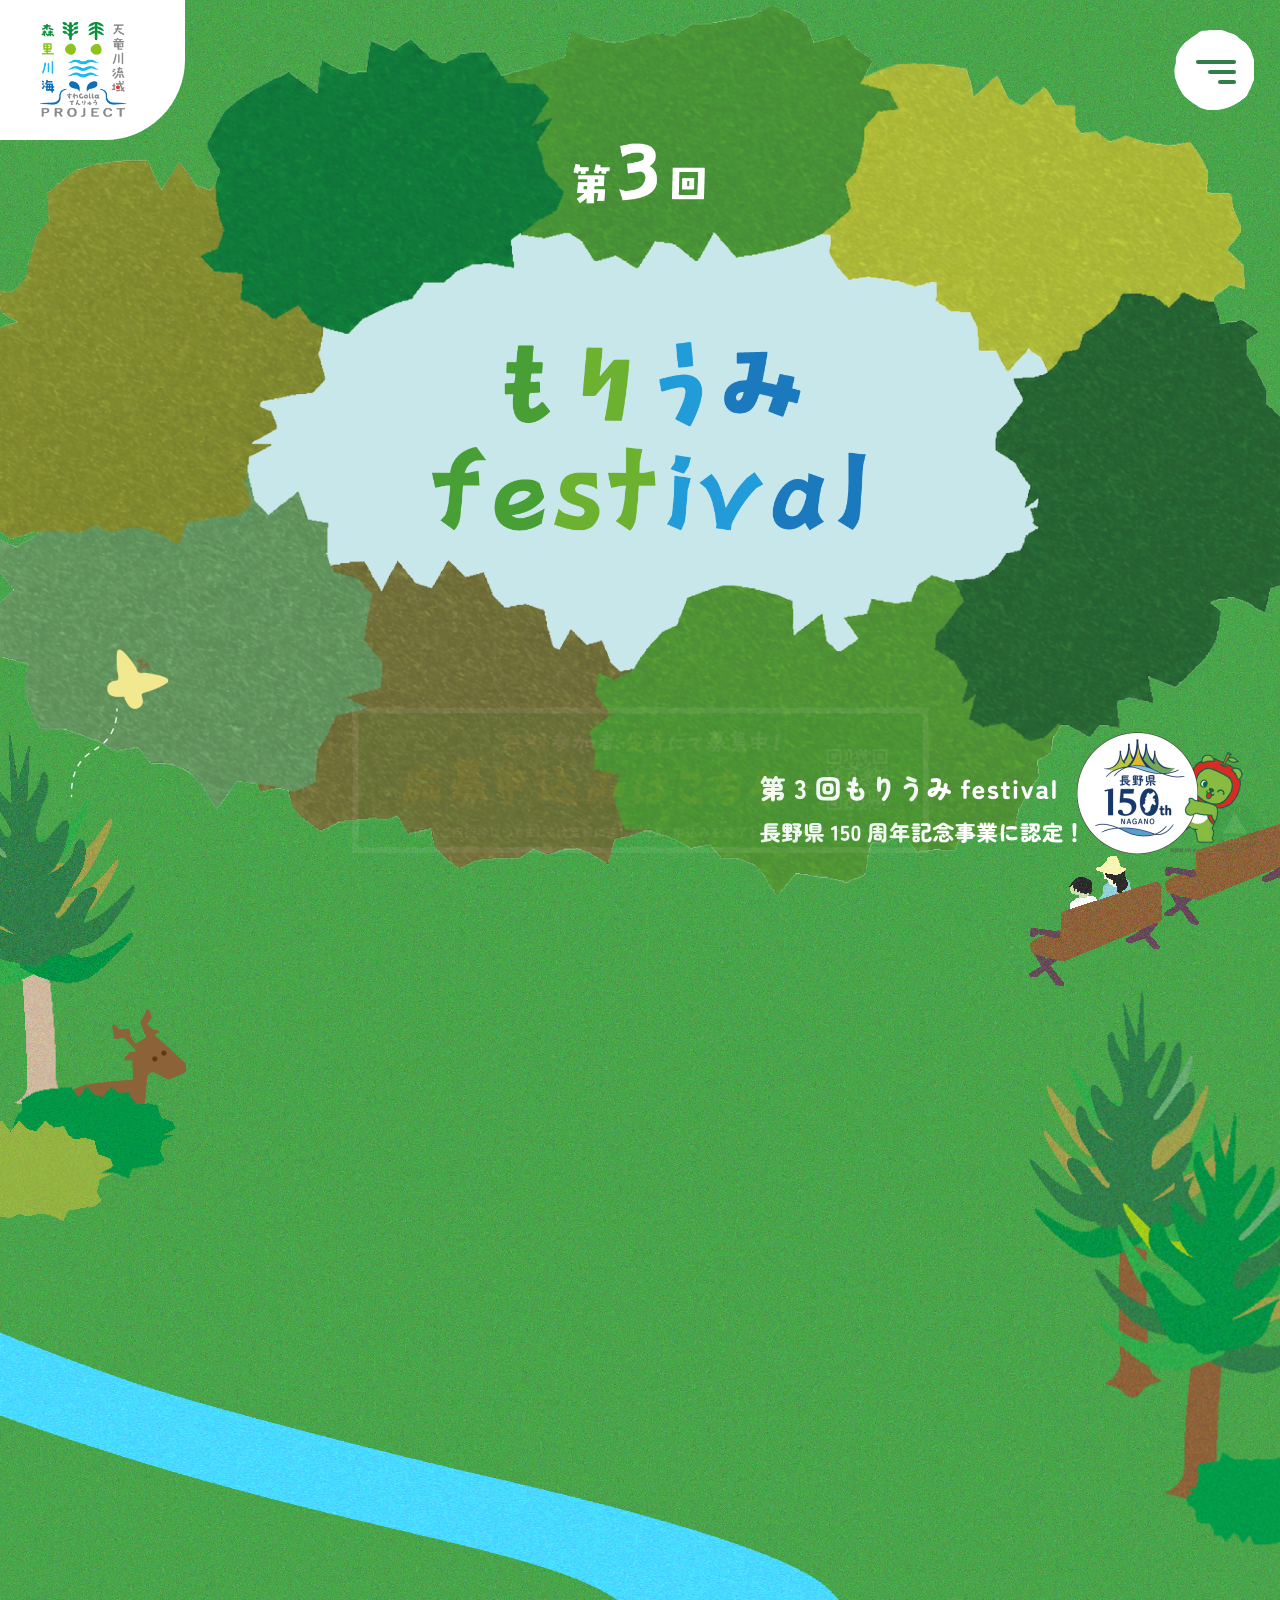
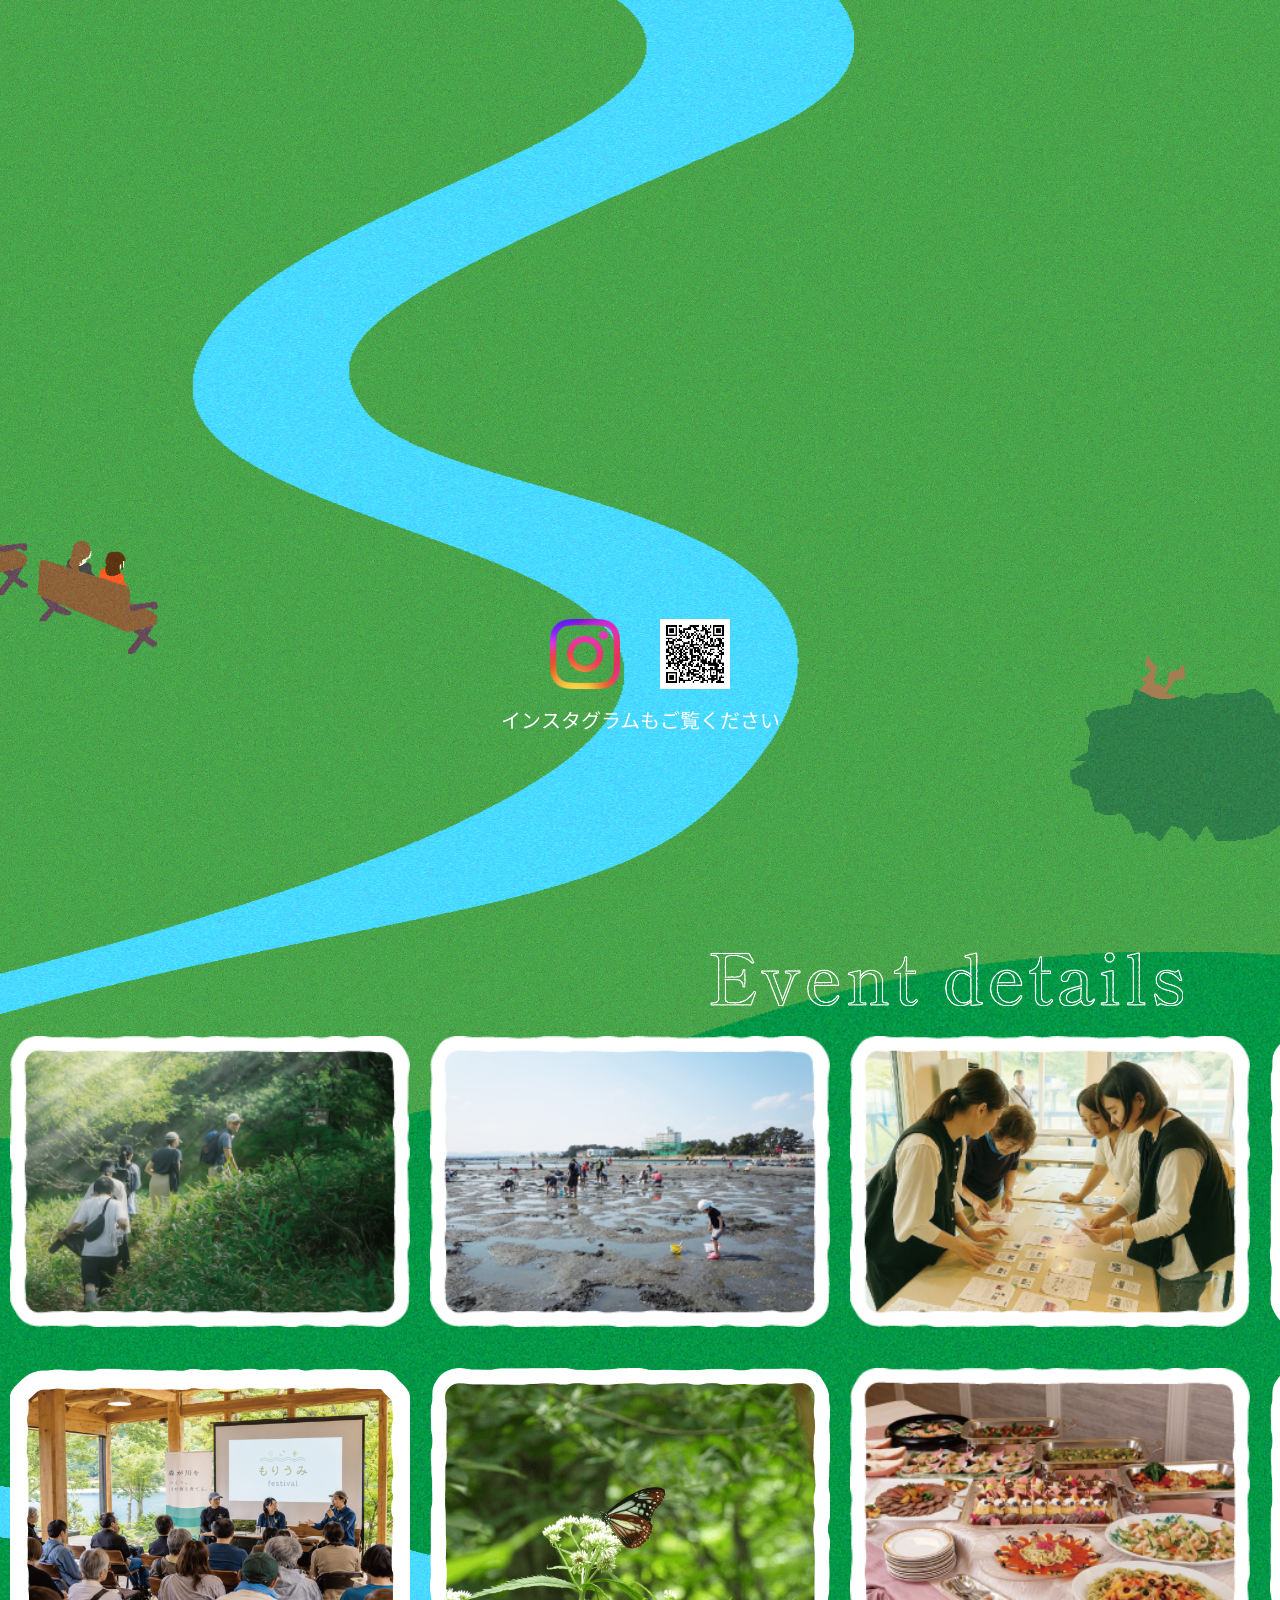
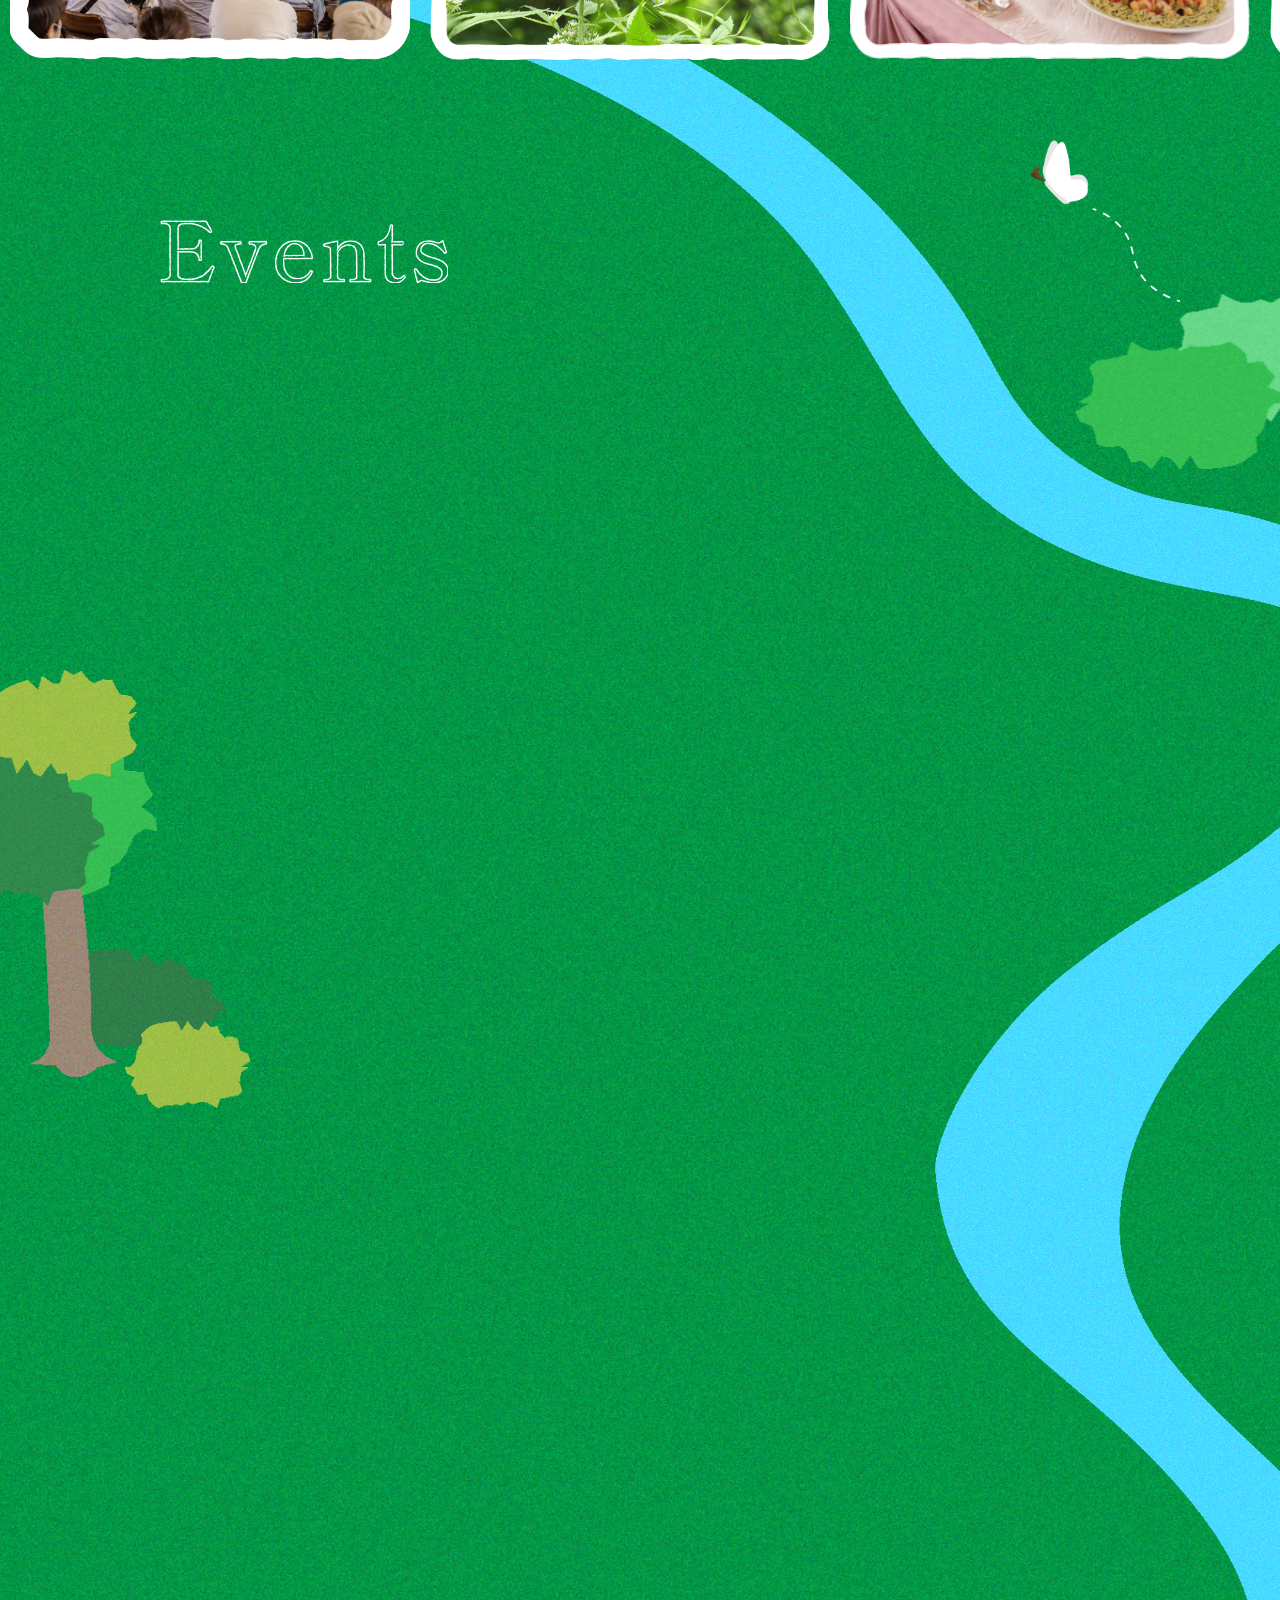
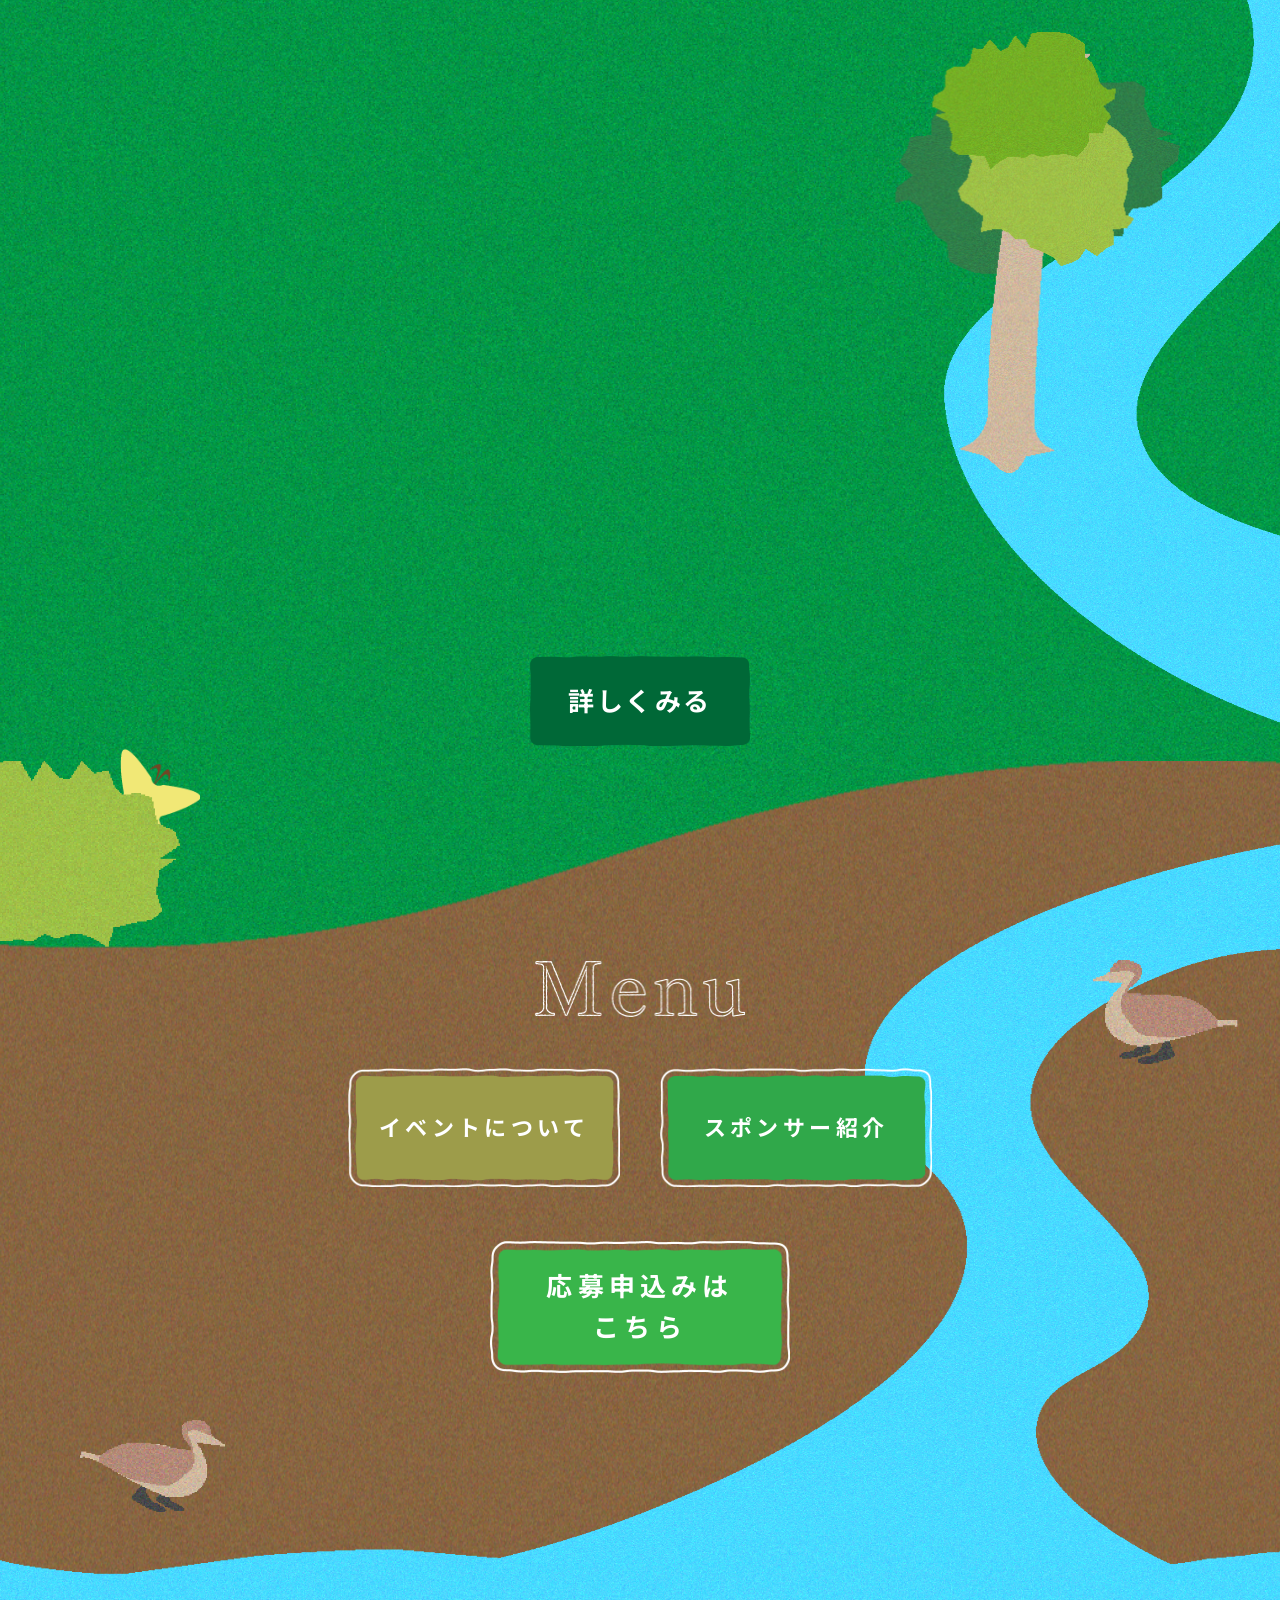
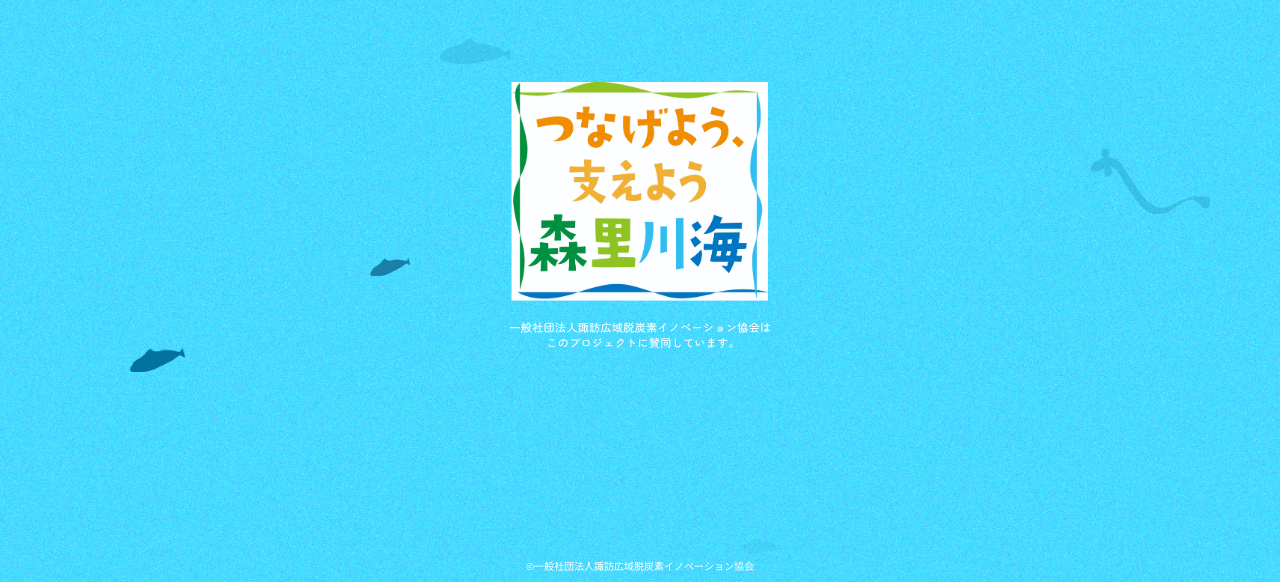
==== commit ce65d40e: "2114" ====
--- a/index.html
+++ b/index.html
@@ -578,7 +578,7 @@
                   「気候変動と治水」「フェーズフリー」「流域循環共生圏」をテーマに、これからの地域と水環境について考えるフォーラムです。
                 </p>
                 <div class="download-wrap">
-                  <a href="./pdf/waterscoop.pdf" download class="download-btn">
+                  <a href="./pdf/waterscoop.pdf" class="download-btn">
                     資料はこちら
                     <svg
                       width="20"
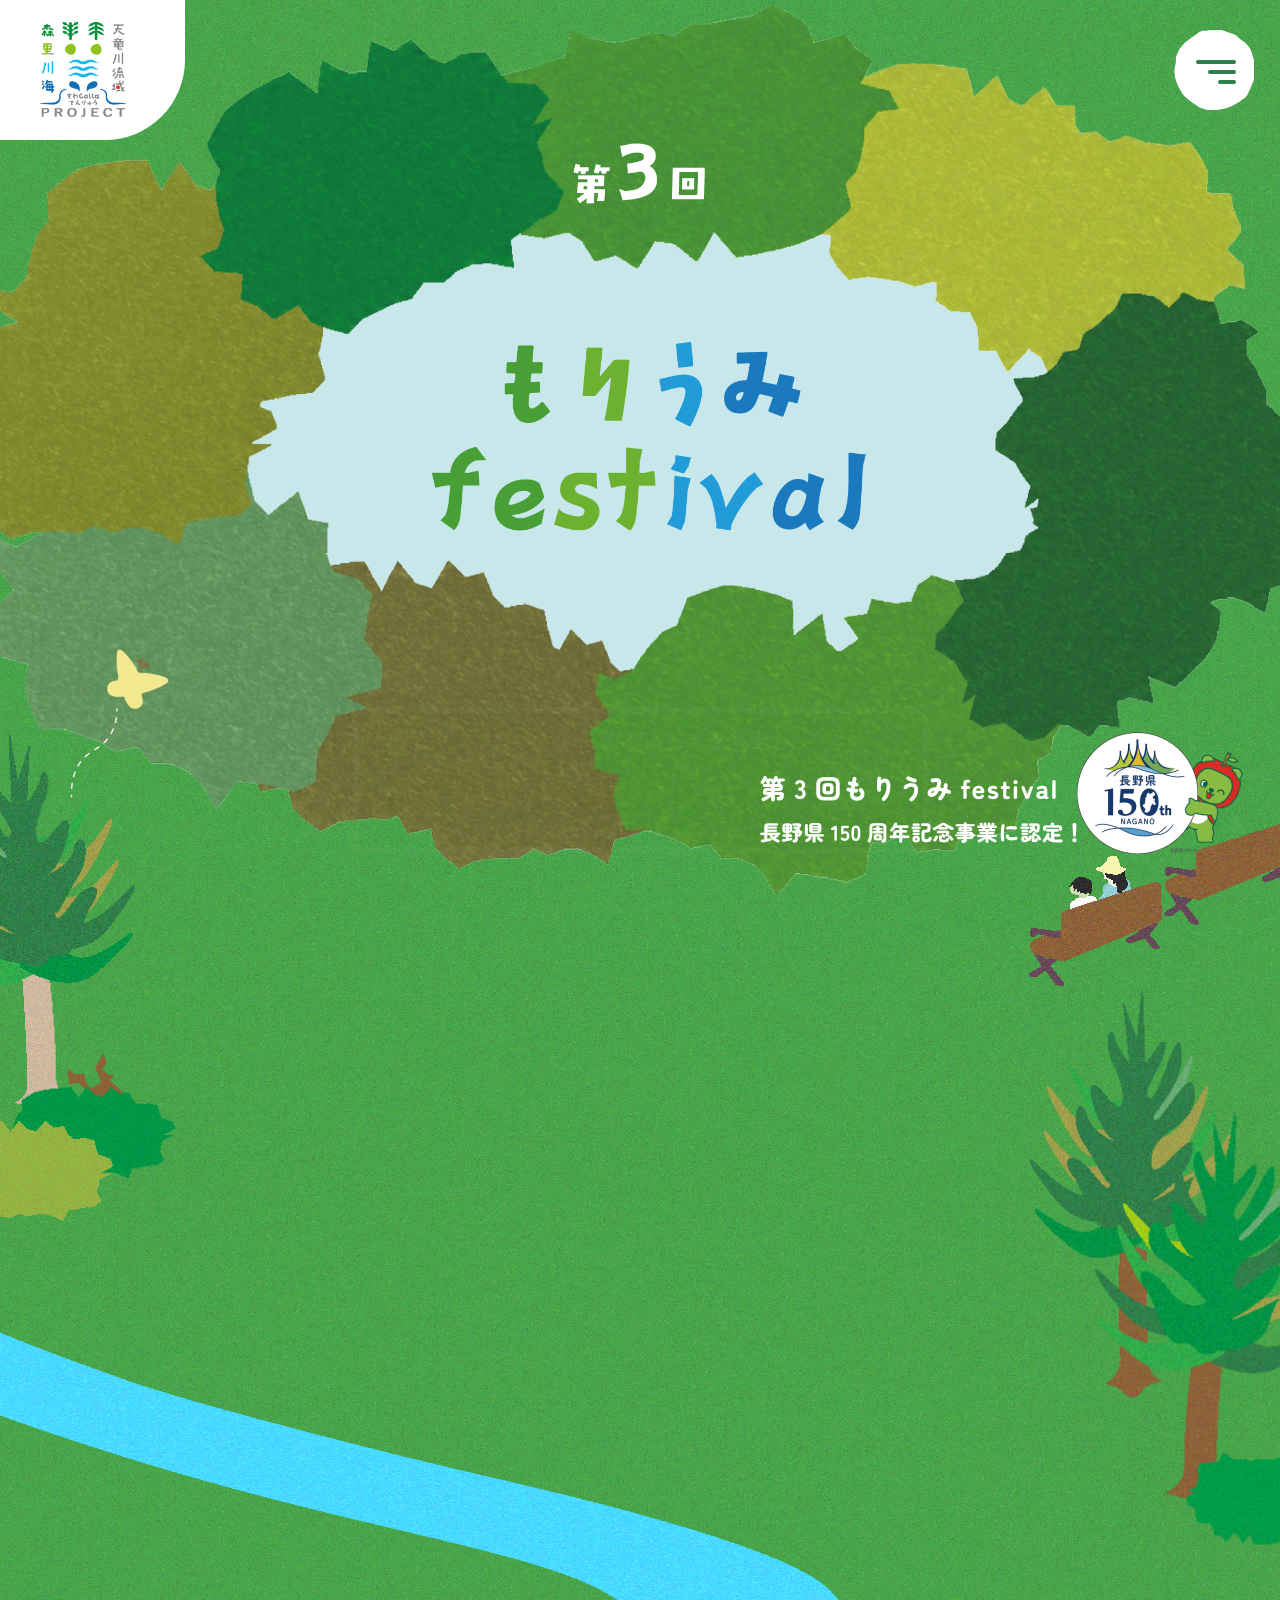
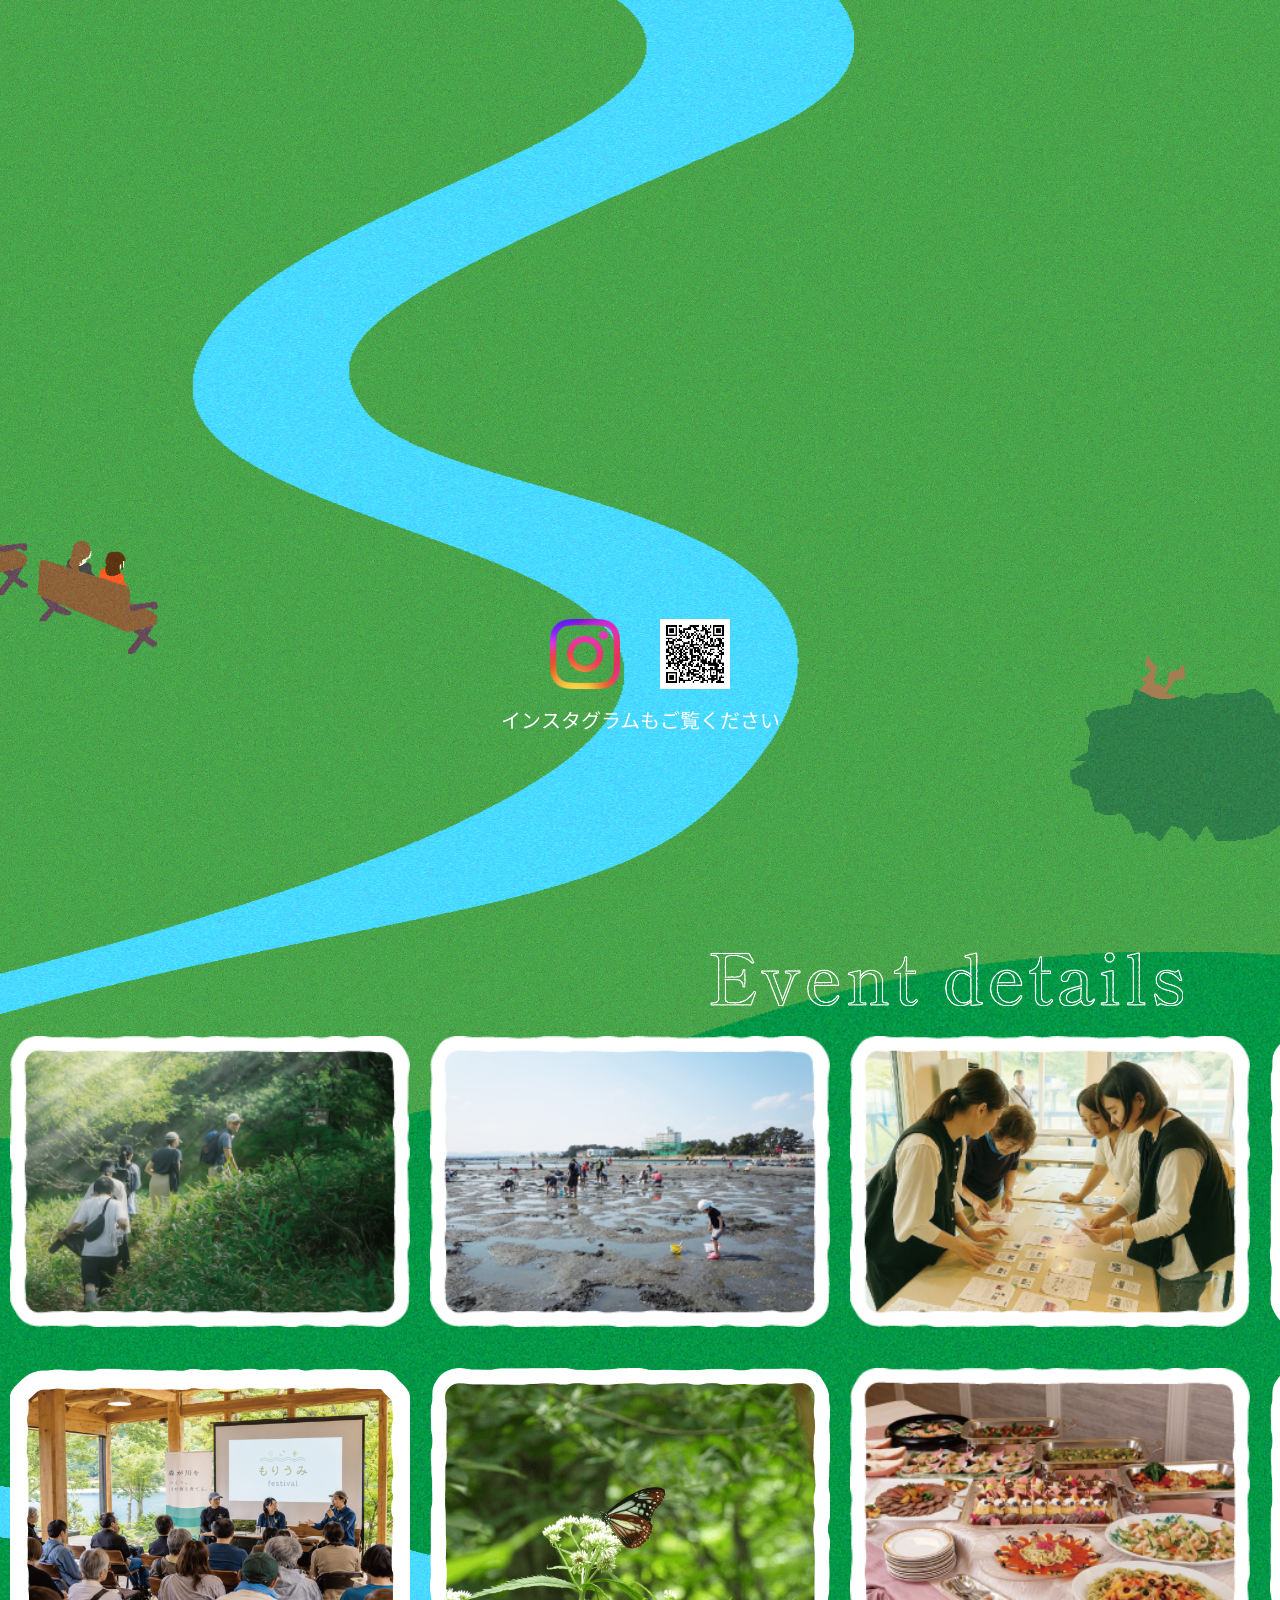
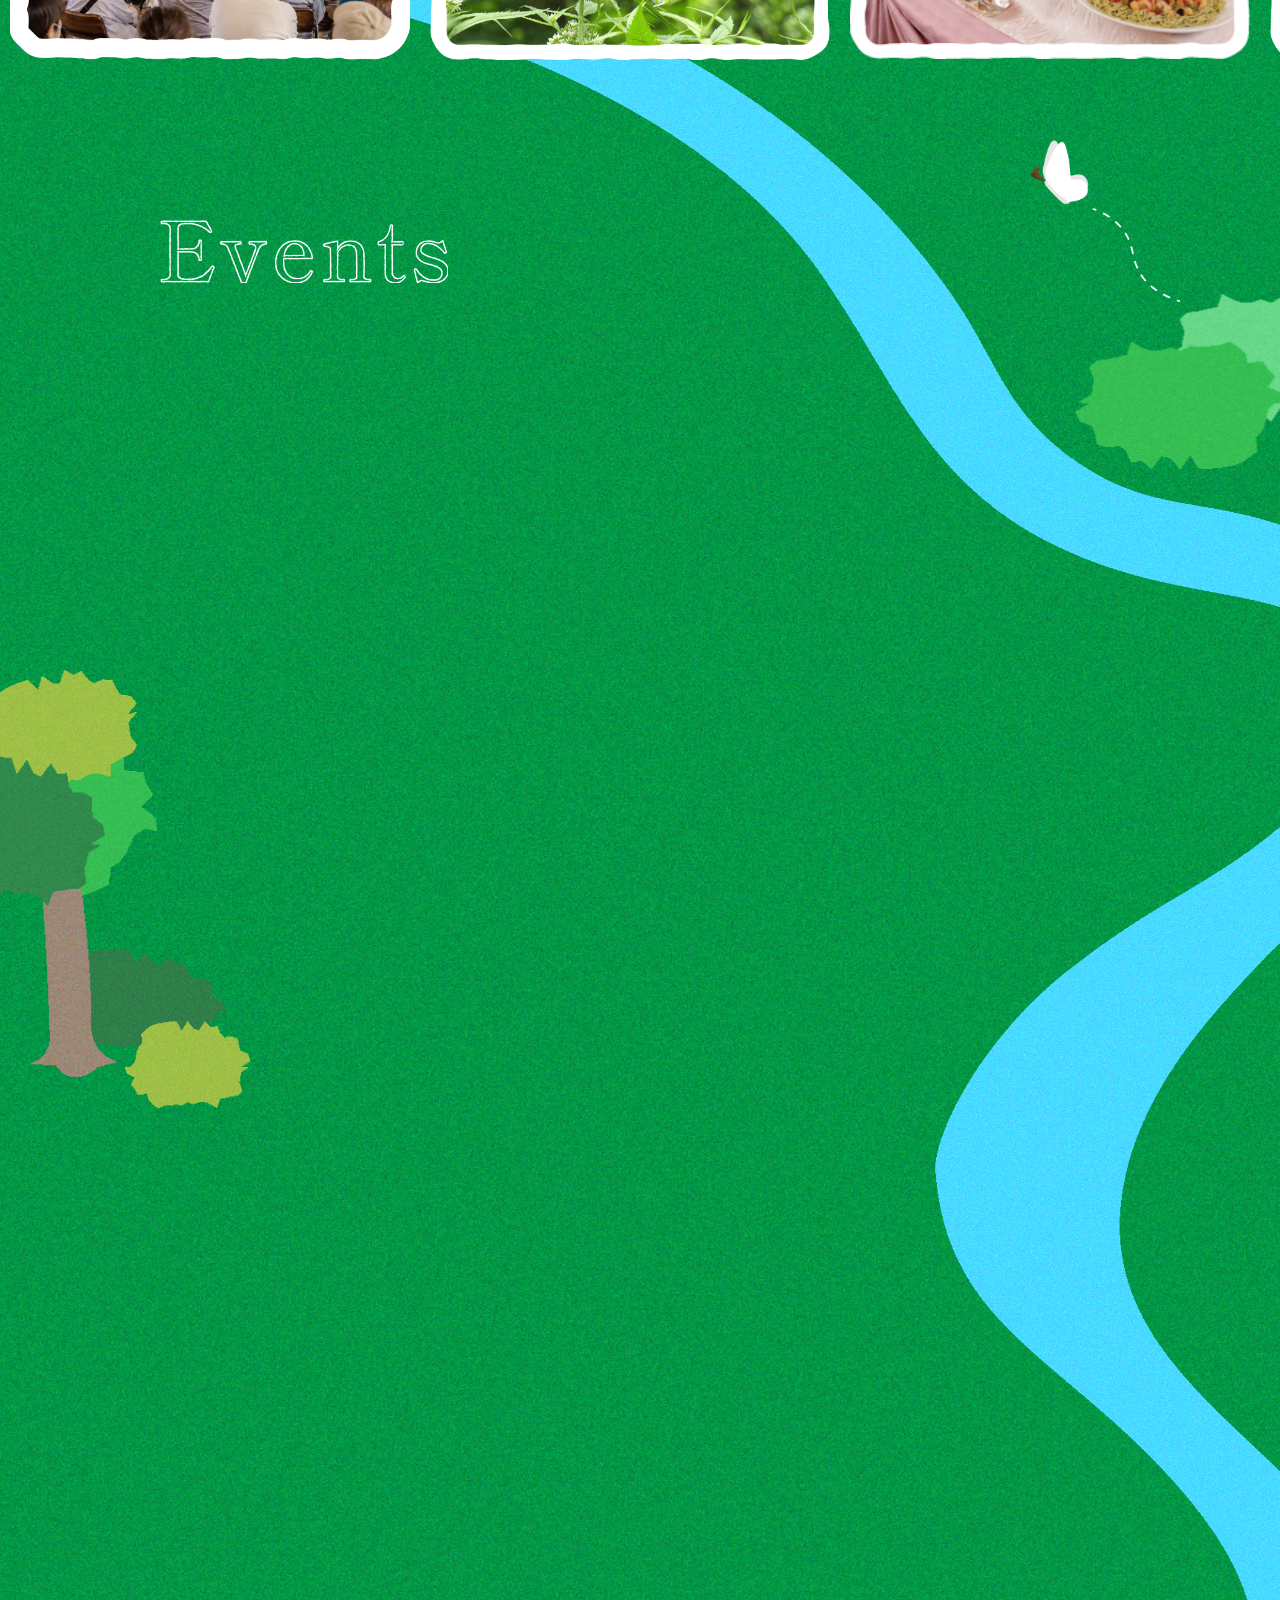
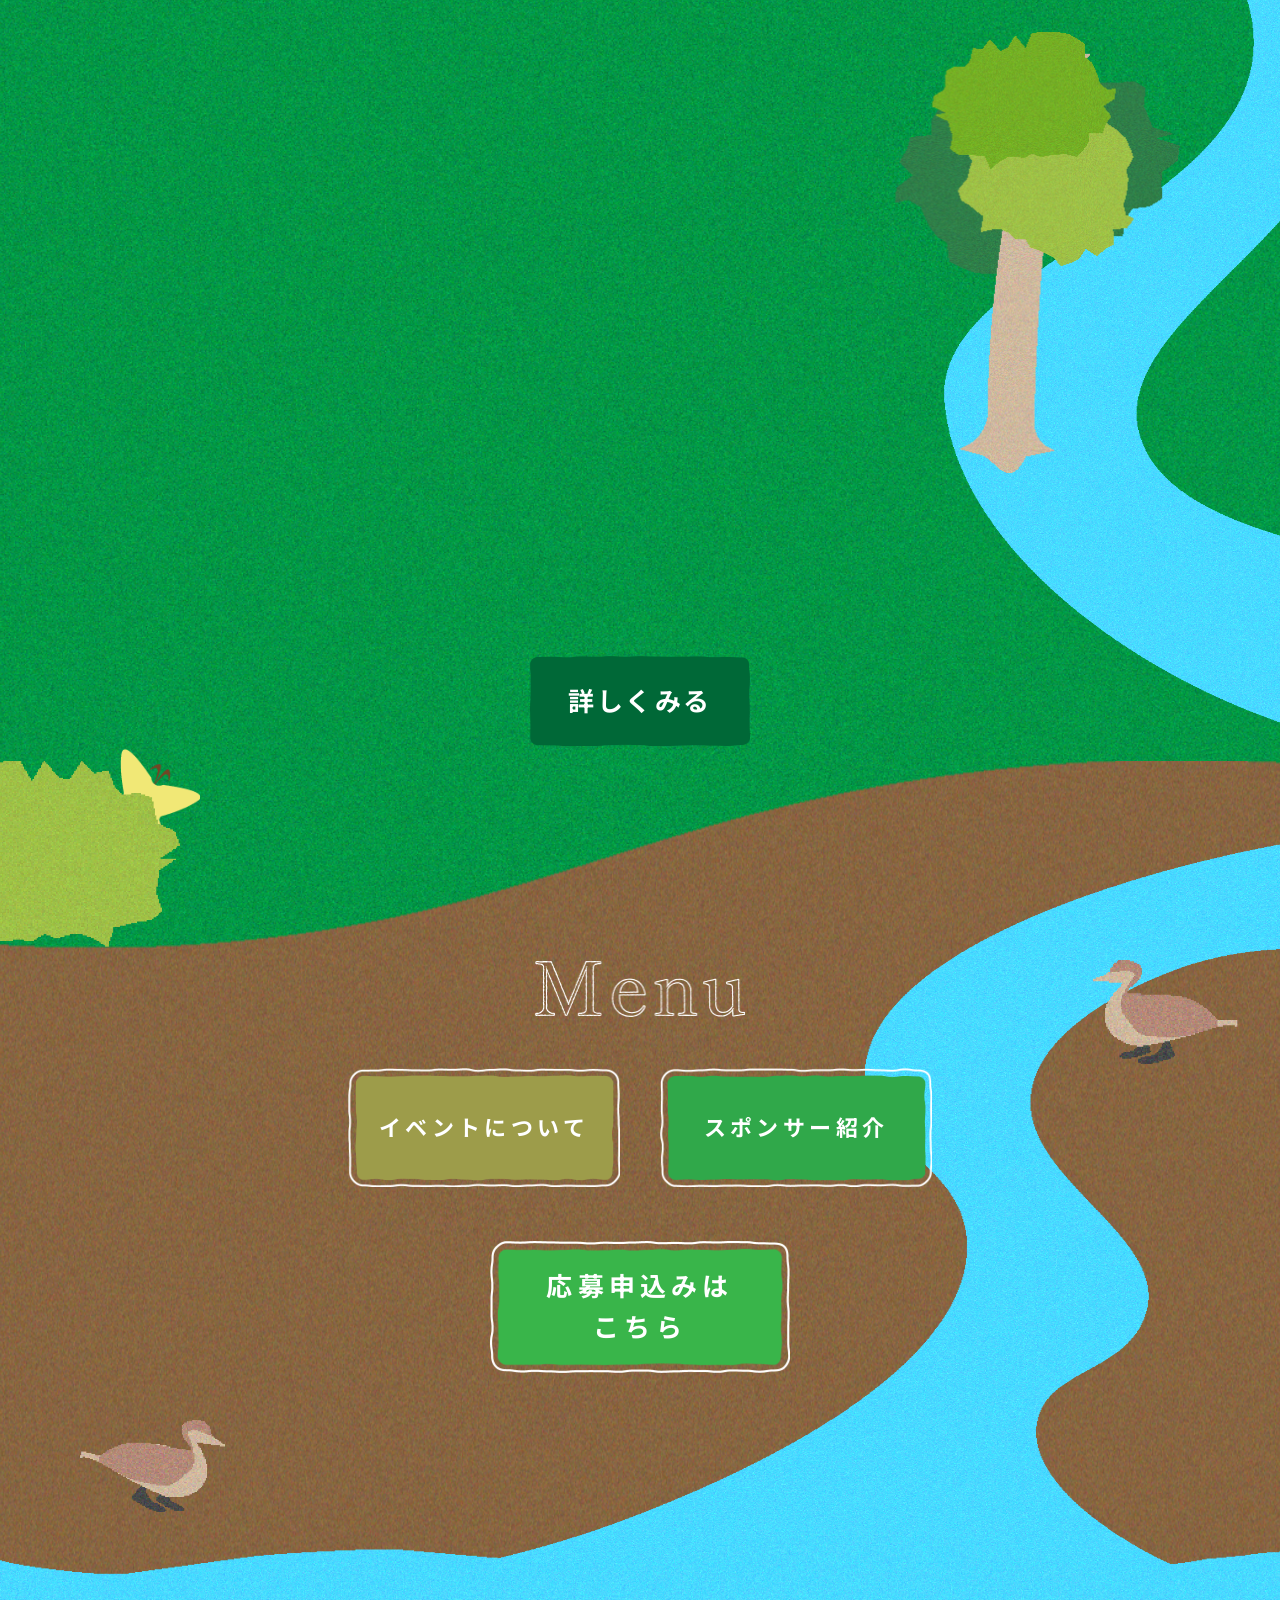
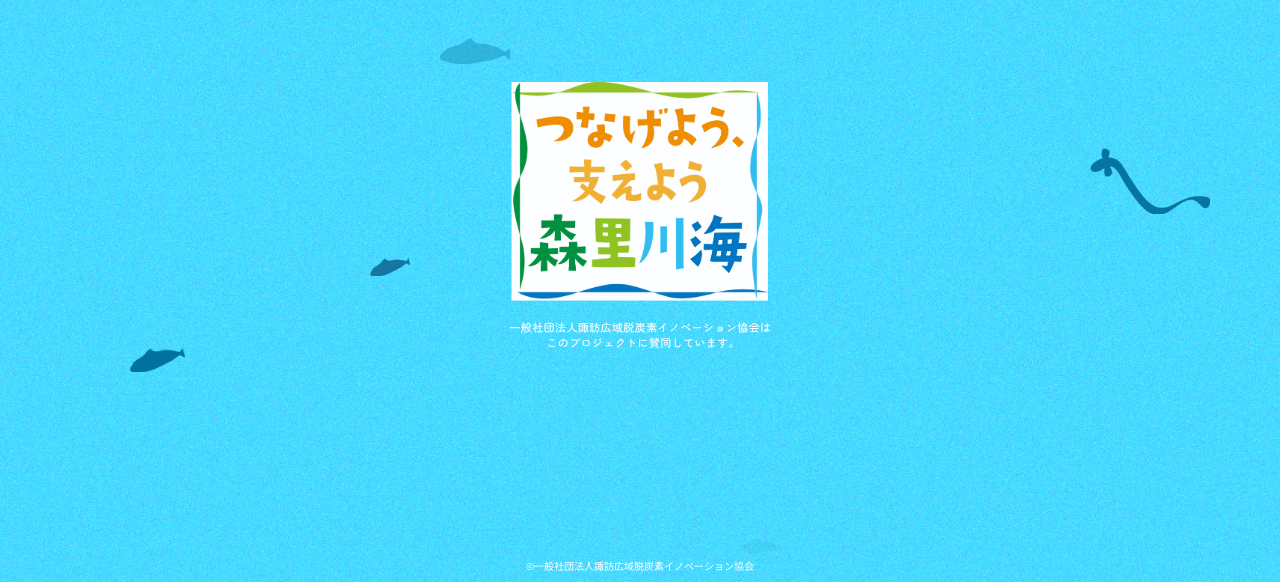
==== commit b9c8acdc: "Update download link to open in new tab Added target='_blank' to the download link for external open" ====
--- a/index.html
+++ b/index.html
@@ -578,7 +578,7 @@
                   「気候変動と治水」「フェーズフリー」「流域循環共生圏」をテーマに、これからの地域と水環境について考えるフォーラムです。
                 </p>
                 <div class="download-wrap">
-                  <a href="./pdf/waterscoop.pdf" class="download-btn">
+                  <a href="./pdf/waterscoop.pdf" target="_blank" class="download-btn">
                     資料はこちら
                     <svg
                       width="20"
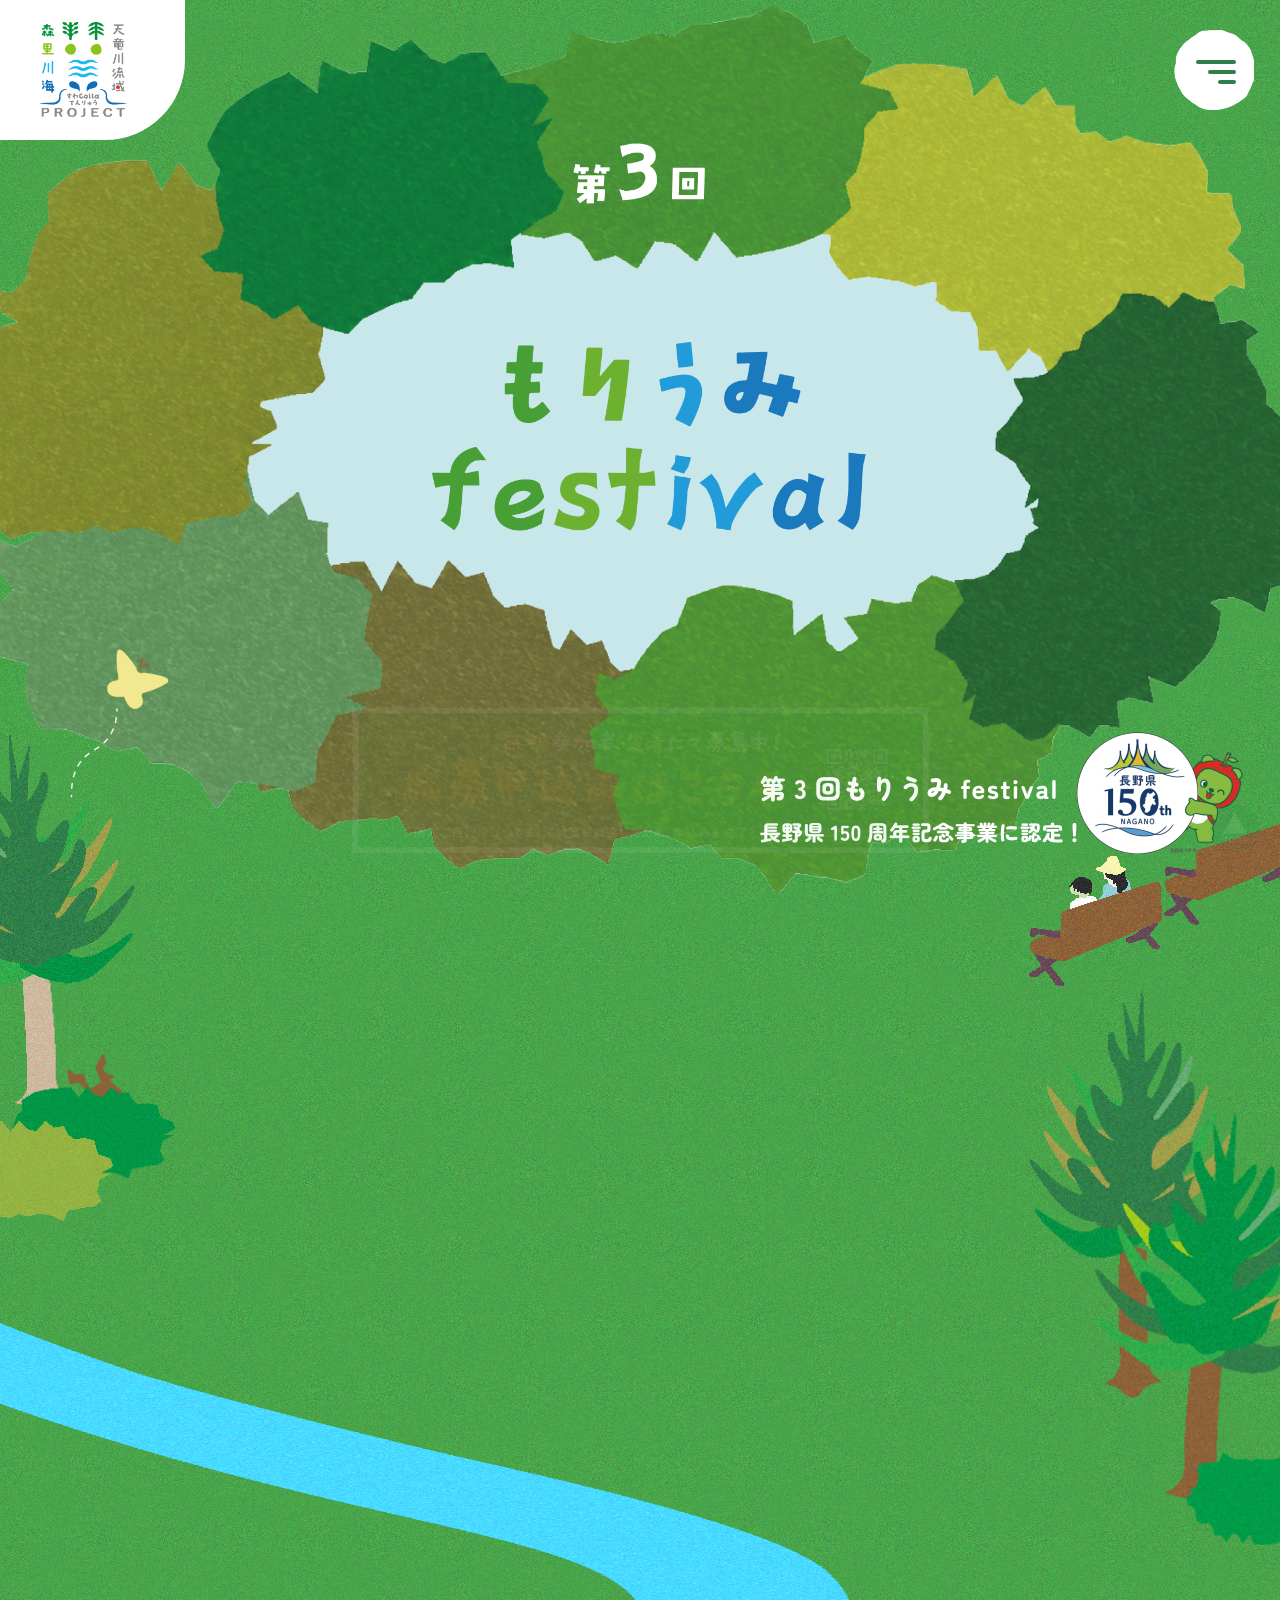
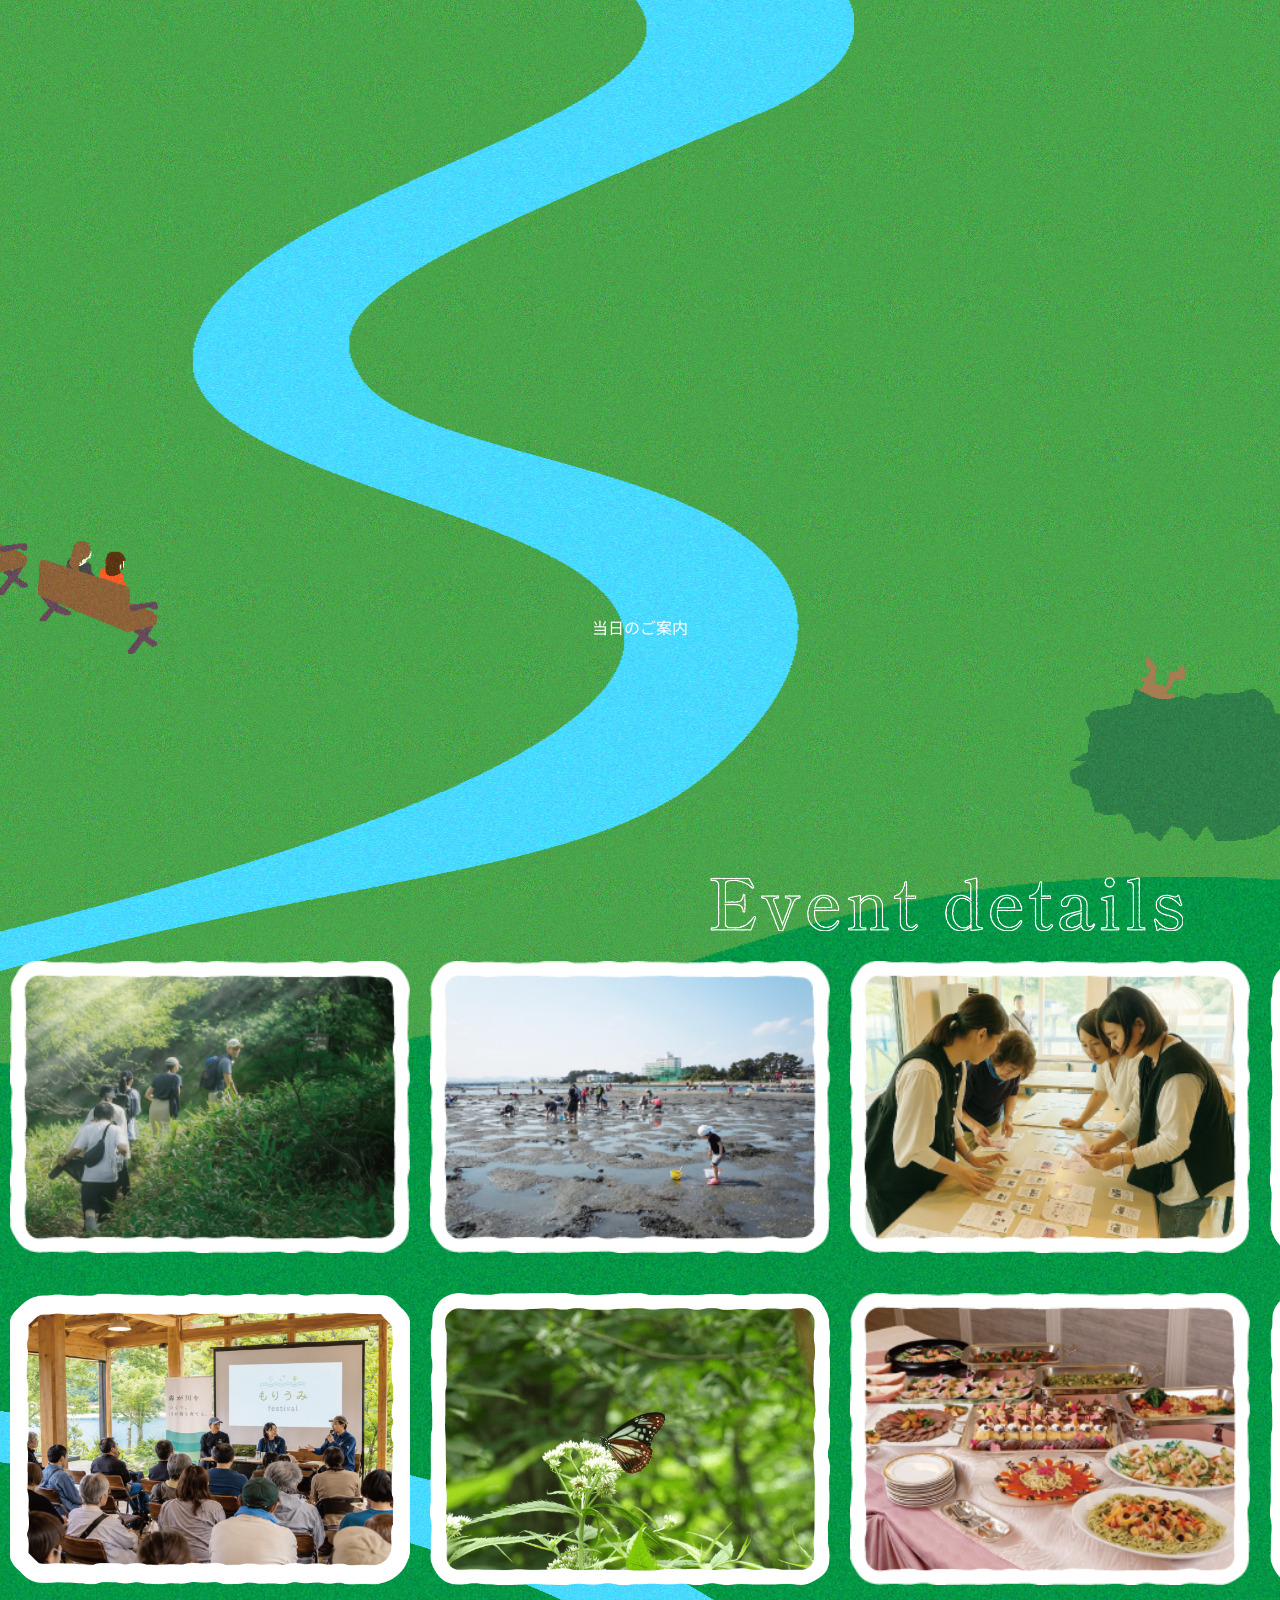
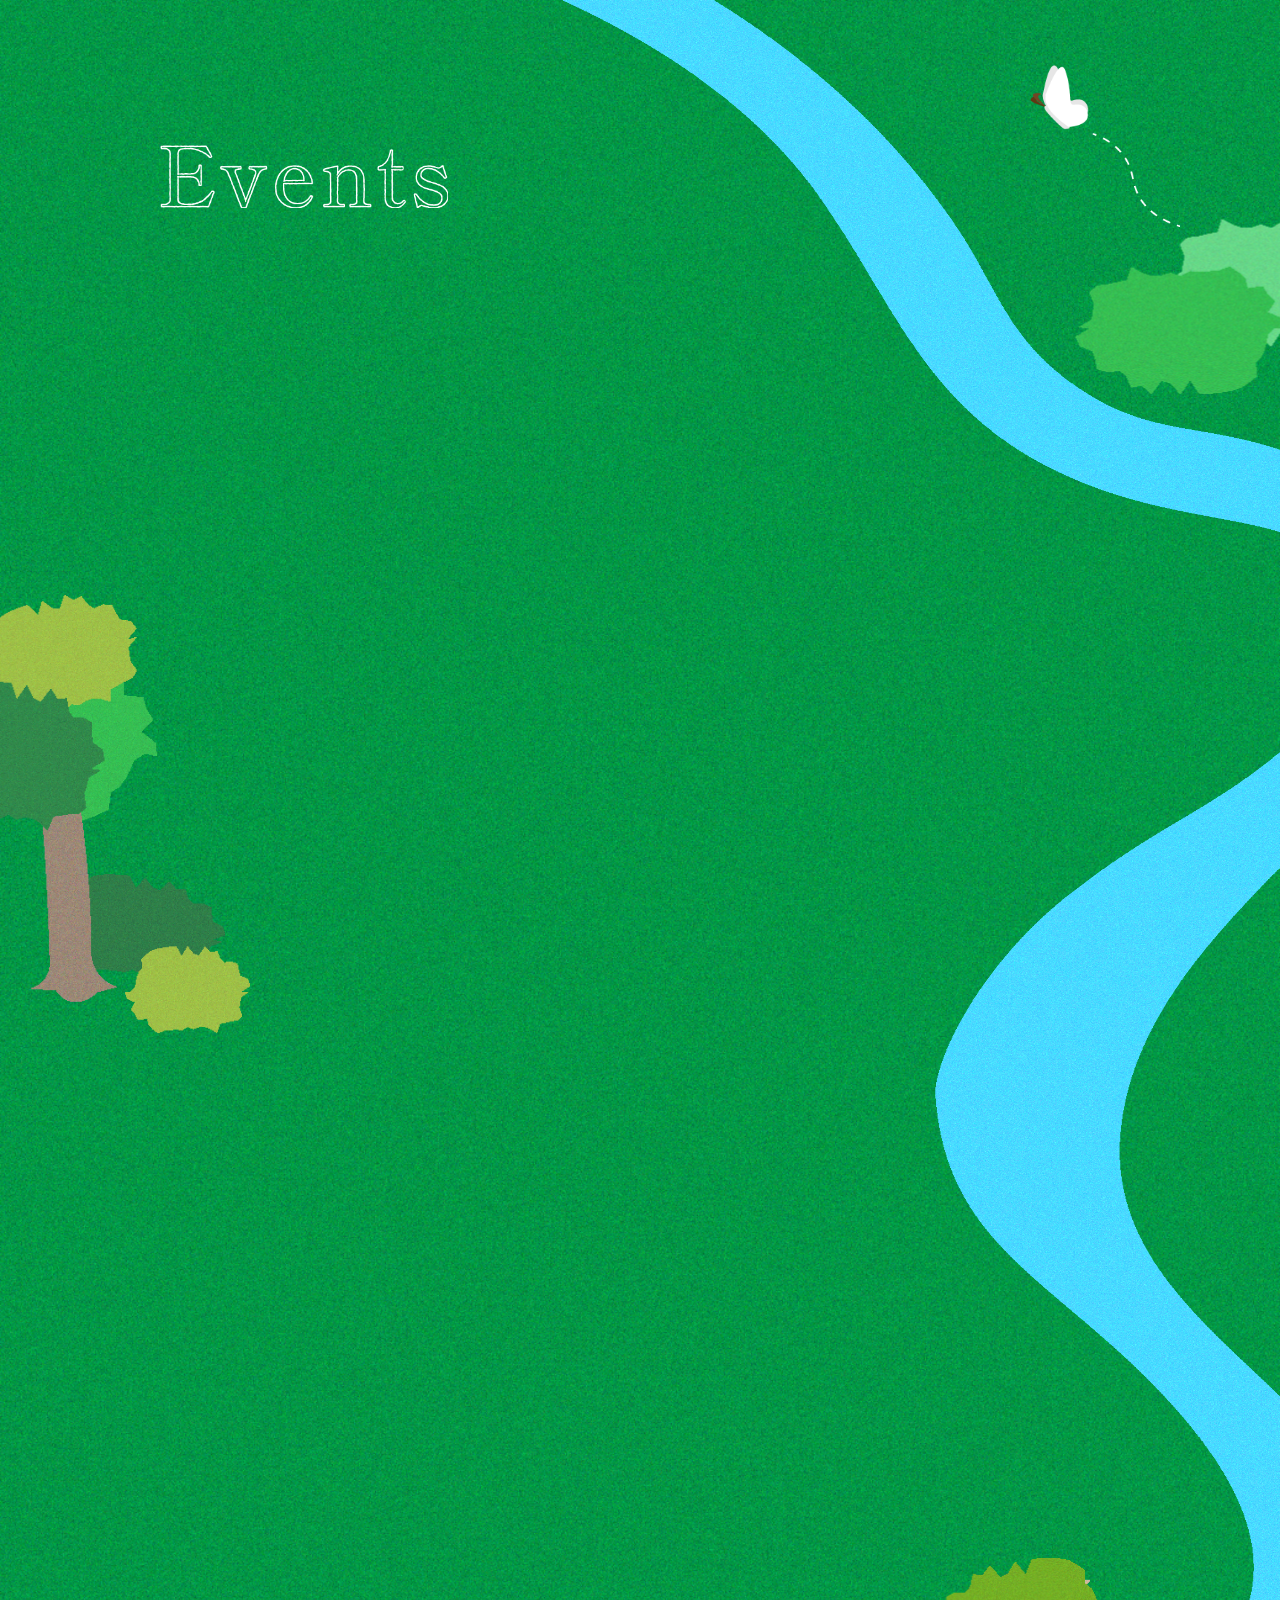
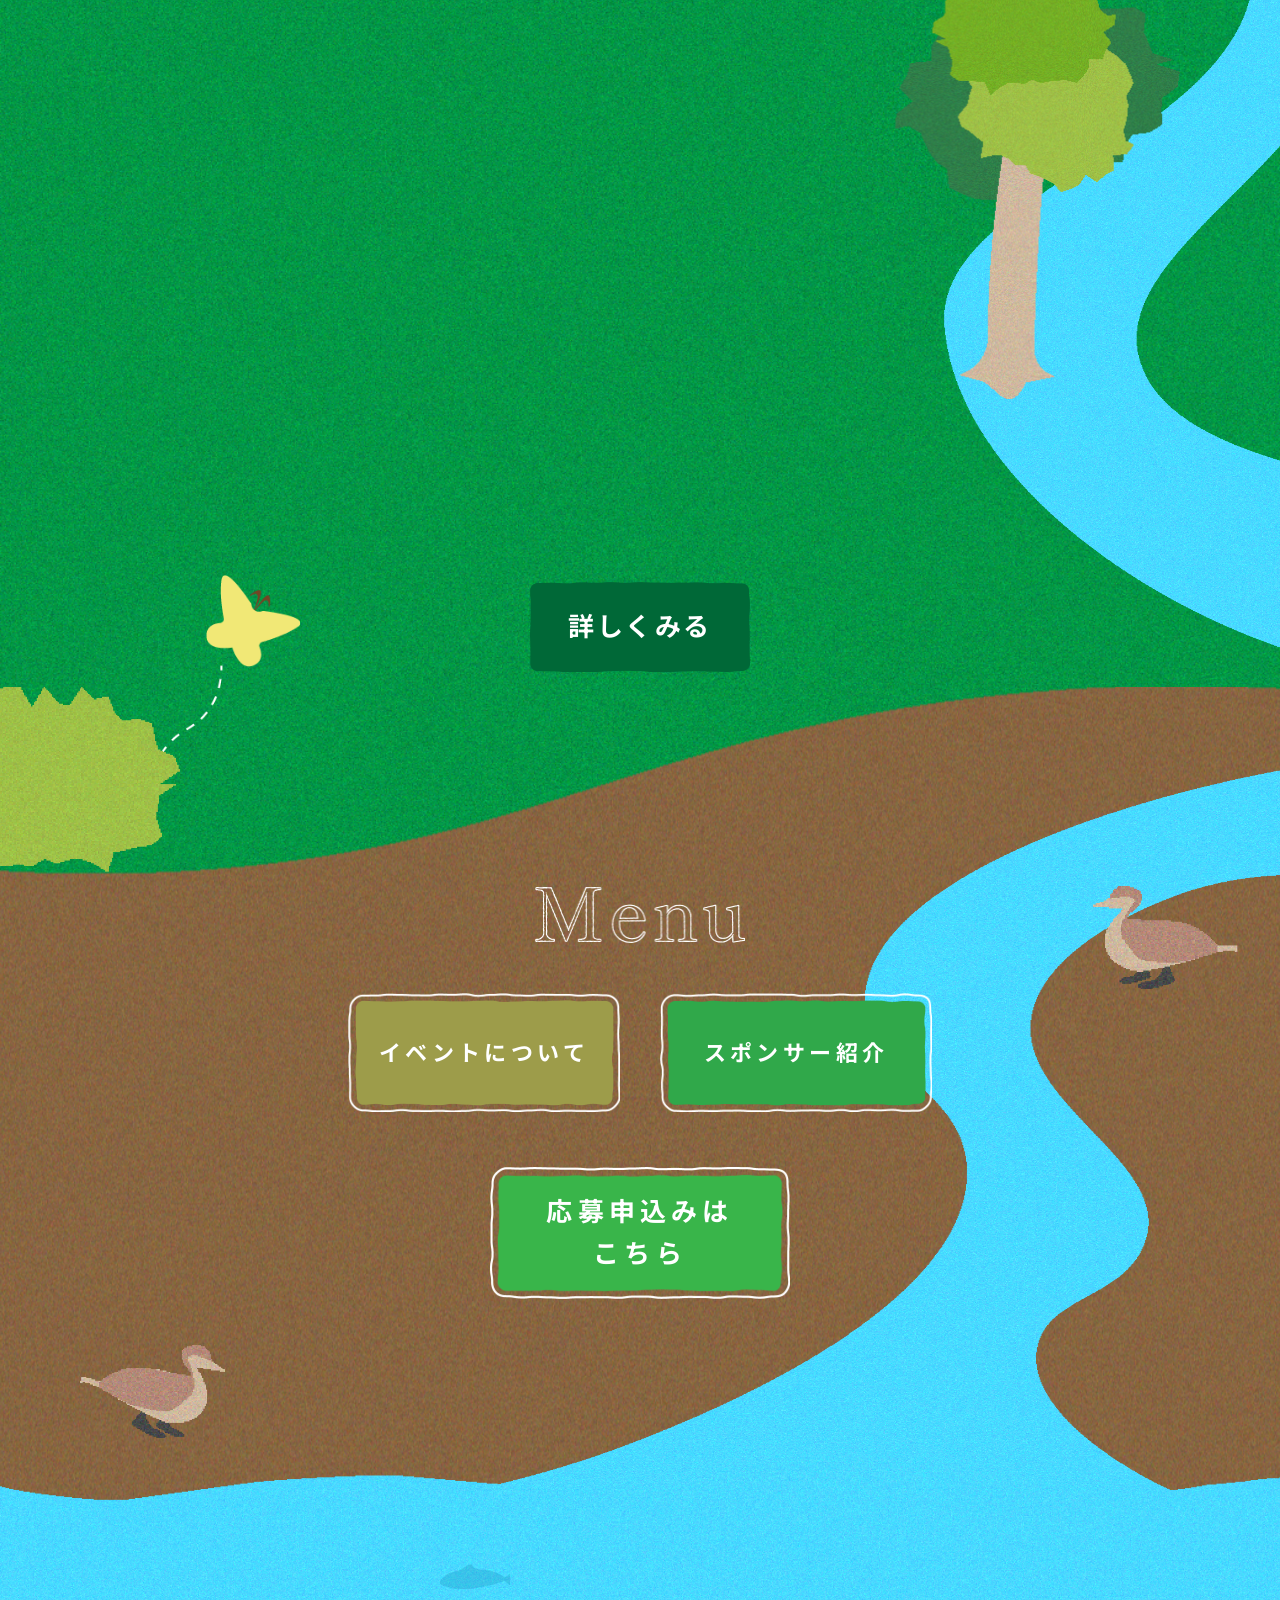
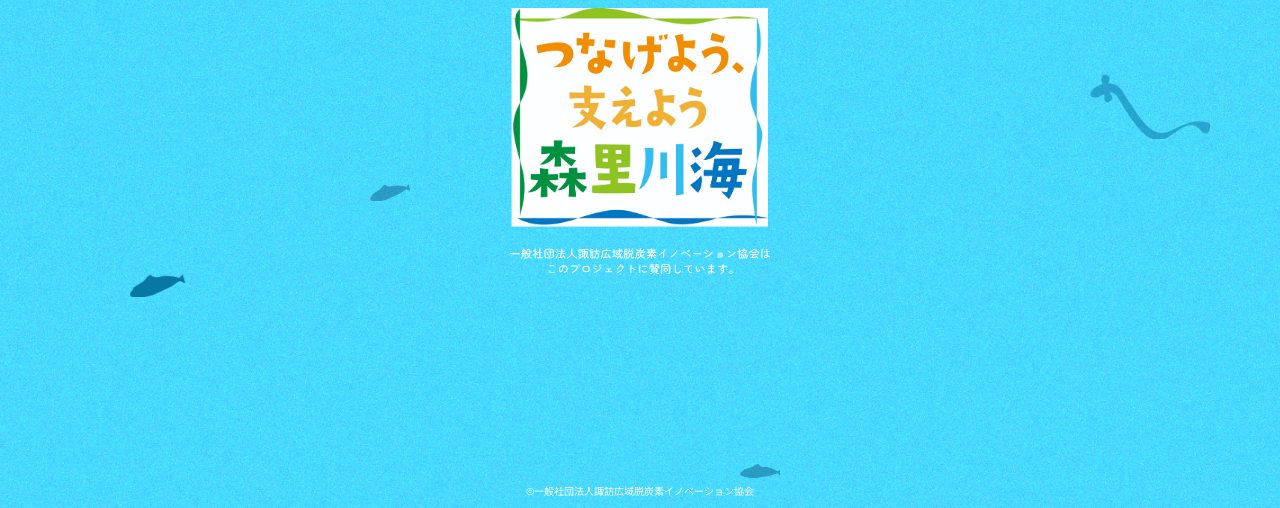
==== commit cd12412f: "Add files via upload" ====
--- a/index.html
+++ b/index.html
@@ -30,6 +30,7 @@
       href="https://fonts.googleapis.com/css2?family=Noto+Sans+JP:wght@100..900&family=Open+Sans:ital,wght@0,300..800;1,300..800&display=swap"
       rel="stylesheet"
     />
+
   </head>
 
   <body>
@@ -222,31 +223,22 @@
             </p>
           </div>
         </section>
-
-        <!-- instagram -->
+        <!--当日のご案内BT-->
+  
         <div class="instagram">
           <div class="instagram-mark">
-            <a
-              class="link-instagram"
-              href="https://www.instagram.com/suwacollatenryu_project?igsh=MzRlODBiNWFlZA=="
-              target="_blank"
-              rel="noopener noreferrer"
-            >
-              <img
-                class="instagram-logo"
-                src="./img/top/Instagram_Glyph_Gradient.png"
-                alt="公式Instagram"
-              />
-            </a>
-
-            <img
-              class="instagram-logo"
-              src="./img/top/instagram_QR.png"
-              alt="公式InstagramのQRコード"
-            />
+
+            <!--当日のご案内BT-->
+        <a href="./schedule.html" class="schedule-btn">
+
+          当日のご案内
+        
+        </a>
+
+          
           </div>
 
-          <p class="instagram-txt">インスタグラムもご覧ください</p>
+        
         </div>
       </div>
 
@@ -578,7 +570,7 @@
                   「気候変動と治水」「フェーズフリー」「流域循環共生圏」をテーマに、これからの地域と水環境について考えるフォーラムです。
                 </p>
                 <div class="download-wrap">
-                  <a href="./pdf/waterscoop.pdf" target="_blank" class="download-btn">
+                  <a href="./pdf/waterscoop.pdf" download class="download-btn">
                     資料はこちら
                     <svg
                       width="20"
